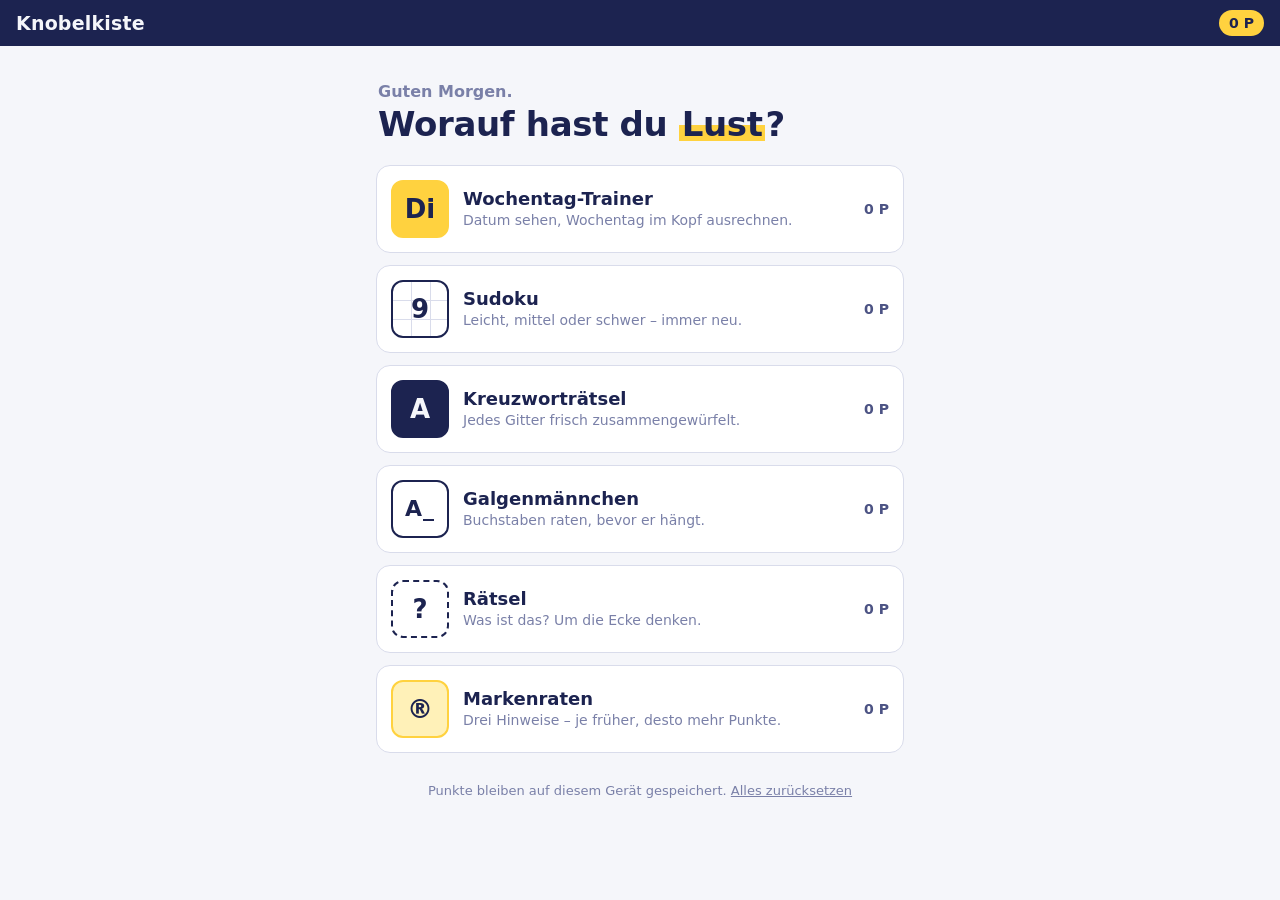
==== index.html @ aea6e69d "Knobelkiste: sechs Rätselspiele als Web-App Co-Authored-By: Claude Opus 5.5 <noreply@anthropic.com> " ====
<!doctype html>
<html lang="de">
<head>
<meta charset="utf-8">
<meta name="viewport" content="width=device-width, initial-scale=1, viewport-fit=cover, user-scalable=no">
<title>Knobelkiste</title>
<meta name="description" content="Wochentag-Trainer, Sudoku, Kreuzworträtsel, Galgenmännchen, Rätsel und Markenraten.">
<meta name="theme-color" content="#1C2350">
<meta name="apple-mobile-web-app-capable" content="yes">
<meta name="mobile-web-app-capable" content="yes">
<meta name="apple-mobile-web-app-status-bar-style" content="black-translucent">
<meta name="apple-mobile-web-app-title" content="Knobelkiste">
<link rel="manifest" href="manifest.webmanifest">
<link rel="icon" type="image/png" sizes="192x192" href="icon-192.png">
<link rel="apple-touch-icon" href="apple-touch-icon.png">
<style>
/* Knobelkiste – Rätselheft-Look: Tinte auf Papier, gelber Textmarker */
:root {
  --paper: #F5F6FA;
  --sheet: #FFFFFF;
  --ink: #1C2350;
  --ink-soft: #4C5384;
  --muted: #7A80A8;
  --line: #D9DCEB;
  --line-strong: #1C2350;
  --marker: #FFD23F;
  --marker-soft: #FFF1B8;
  --peer: #EEF0FA;
  --ok: #17885B;
  --ok-soft: #DDF3E8;
  --bad: #C93A3A;
  --bad-soft: #FBE3E3;
  --radius: 14px;
  --font: system-ui, -apple-system, "Segoe UI", Roboto, "Helvetica Neue", sans-serif;
  --font-round: ui-rounded, "SF Pro Rounded", "Nunito", system-ui, -apple-system, sans-serif;
  color-scheme: light;
}
@media (prefers-color-scheme: dark) {
  :root:not([data-theme="light"]) {
    --paper: #12152B; --sheet: #1A1E3B; --ink: #E9EBF8; --ink-soft: #B7BCE0; --muted: #8389B4;
    --line: #2C3160; --line-strong: #9FA6DA; --marker: #FFD23F; --marker-soft: #4A4220;
    --peer: #222754; --ok: #4CC891; --ok-soft: #173A2E; --bad: #FF7B7B; --bad-soft: #43202A;
    color-scheme: dark;
  }
}

[hidden] { display: none !important; }
* { box-sizing: border-box; -webkit-tap-highlight-color: transparent; }
html { -webkit-text-size-adjust: 100%; }
body {
  margin: 0; min-height: 100vh; background: var(--paper); color: var(--ink);
  font-family: var(--font); font-size: 16px; line-height: 1.5;
  padding-bottom: env(safe-area-inset-bottom);
  overscroll-behavior-y: none;
}
button { font: inherit; color: inherit; cursor: pointer; }
button:focus-visible, input:focus-visible, summary:focus-visible { outline: 3px solid var(--marker); outline-offset: 2px; }
mark { background: linear-gradient(transparent 52%, var(--marker) 52%, var(--marker) 92%, transparent 92%); color: inherit; padding: 0 .08em; }

/* ---- Kopfzeile ---- */
.topbar {
  position: sticky; top: 0; z-index: 10;
  display: flex; align-items: center; gap: 8px;
  padding: calc(env(safe-area-inset-top) + 10px) 16px 10px;
  background: var(--ink); color: var(--paper);
}
@media (prefers-color-scheme: dark) { :root:not([data-theme="light"]) .topbar { background: #0C0E20; color: var(--ink); } }
.topbar h1 { flex: 1; margin: 0; font: 700 19px/1.2 var(--font-round); letter-spacing: .01em; white-space: nowrap; overflow: hidden; text-overflow: ellipsis; }
.back { border: 0; background: none; padding: 6px; margin-left: -8px; border-radius: 10px; display: grid; place-items: center; }
.back:active { background: rgba(255,255,255,.12); }
.score { font: 700 14px/1 var(--font-round); background: var(--marker); color: #1C2350; padding: 6px 10px; border-radius: 999px; font-variant-numeric: tabular-nums; }

.view { max-width: 560px; margin: 0 auto; padding: 16px 16px 40px; }

/* ---- Allgemeine Bedienelemente ---- */
.btn { border: 0; border-radius: 12px; padding: 13px 18px; font-weight: 650; font-size: 16px; }
.btn.primary { background: var(--ink); color: var(--paper); }
.btn.primary:active { transform: translateY(1px); }
.btn.ghost { background: transparent; border: 1.5px solid var(--line); color: var(--ink-soft); }
.btn.wide { width: 100%; display: block; margin-top: 12px; }
.tool {
  border: 1.5px solid var(--line); background: var(--sheet); border-radius: 10px;
  padding: 9px 4px; font-size: 14px; font-weight: 600; color: var(--ink-soft); min-height: 42px;
}
.tool:active { background: var(--peer); }
.tool.on { background: var(--marker); border-color: var(--marker); color: #1C2350; }
.seg { display: flex; background: var(--sheet); border: 1.5px solid var(--line); border-radius: 12px; padding: 3px; gap: 3px; }
.seg-btn { flex: 1; border: 0; background: transparent; border-radius: 9px; padding: 8px 4px; font-size: 14px; font-weight: 600; color: var(--ink-soft); white-space: nowrap; }
.seg-btn.on { background: var(--ink); color: var(--paper); }
.hint-small { color: var(--muted); font-size: 13px; text-align: center; margin: 12px 0; }
.linkish { border: 0; background: none; padding: 0; text-decoration: underline; color: var(--muted); font-size: inherit; }

.toast {
  position: fixed; left: 50%; bottom: calc(env(safe-area-inset-bottom) + 24px);
  transform: translate(-50%, 20px); opacity: 0; pointer-events: none;
  background: var(--ink); color: var(--paper); padding: 10px 16px; border-radius: 12px;
  font-size: 14px; font-weight: 600; max-width: calc(100% - 32px); text-align: center;
  transition: opacity .2s, transform .2s; z-index: 50;
}
.toast.show { opacity: 1; transform: translate(-50%, 0); }
.toast.bad { background: var(--bad); color: #fff; }
.toast.ok { background: var(--ok); color: #fff; }

/* ---- Startseite ---- */
.hero { padding: 18px 2px 22px; }
.hero-greet { margin: 0 0 2px; color: var(--muted); font-weight: 600; }
.hero-title { margin: 0; font: 800 34px/1.1 var(--font-round); letter-spacing: -.01em; }
.tiles { display: grid; gap: 12px; }
.tile {
  display: grid; grid-template-columns: 58px 1fr auto; align-items: center; gap: 14px;
  text-align: left; padding: 14px; border: 1.5px solid var(--line); border-radius: var(--radius);
  background: var(--sheet);
}
.tile:active { border-color: var(--ink); }
.tile-glyph {
  width: 58px; height: 58px; display: grid; place-items: center;
  font: 800 26px/1 var(--font-round); border-radius: 12px; border: 2px solid var(--ink);
}
.tile-doomsday .tile-glyph { background: var(--marker); color: #1C2350; border-color: var(--marker); }
.tile-sudoku .tile-glyph { background-image: linear-gradient(var(--line) 1px, transparent 1px), linear-gradient(90deg, var(--line) 1px, transparent 1px); background-size: 19px 19px; background-position: -1px -1px; }
.tile-kreuzwort .tile-glyph { background: var(--ink); color: var(--paper); }
.tile-raetsel .tile-glyph { border-style: dashed; }
.tile-body { display: flex; flex-direction: column; min-width: 0; }
.tile-name { font: 700 18px/1.25 var(--font-round); }
.tile-desc { font-size: 14px; color: var(--muted); }
.tile-pts { font-weight: 700; font-size: 14px; color: var(--ink-soft); font-variant-numeric: tabular-nums; }
.foot { margin-top: 28px; text-align: center; color: var(--muted); font-size: 13px; }

/* ---- Wochentag-Trainer ---- */
.dd-controls { display: grid; gap: 8px; }
.dd-stats { display: grid; grid-template-columns: repeat(4, 1fr); gap: 6px; margin: 14px 0; }
.stat { text-align: center; }
.stat b { display: block; font: 800 20px/1.1 var(--font-round); font-variant-numeric: tabular-nums; }
.stat span { font-size: 11.5px; color: var(--muted); }
.dd-card { background: var(--sheet); border: 2px solid var(--ink); border-radius: 18px; padding: 18px 16px 12px; text-align: center; }
.dd-ask { margin: 0; color: var(--muted); font-size: 14px; }
.dd-date { margin: 6px 0 0; font: 800 34px/1.15 var(--font-round); letter-spacing: -.01em; }
.dd-date .dd-yr { background: linear-gradient(transparent 55%, var(--marker) 55%, var(--marker) 92%, transparent 92%); }
.dd-year { font-size: 56px; }
.dd-clock { margin: 6px 0 0; color: var(--muted); font-variant-numeric: tabular-nums; font-size: 14px; }
.dd-answers { display: grid; grid-template-columns: repeat(4, 1fr); gap: 8px; margin-top: 14px; }
.dd-answers .dd-ans:nth-child(7) { grid-column: span 2; }
.dd-ans {
  border: 1.5px solid var(--line); background: var(--sheet); border-radius: 12px; padding: 10px 2px;
  display: flex; flex-direction: column; align-items: center; min-height: 62px; justify-content: center;
}
.dd-ans:active { border-color: var(--ink); }
.dd-ans-short { font: 800 20px/1.1 var(--font-round); }
.dd-ans-long { font-size: 11px; color: var(--muted); }
.dd-ans.right { background: var(--ok); border-color: var(--ok); color: #fff; }
.dd-ans.right .dd-ans-long, .dd-ans.wrong .dd-ans-long { color: rgba(255,255,255,.85); }
.dd-ans.wrong { background: var(--bad); border-color: var(--bad); color: #fff; }
.dd-ans:disabled { cursor: default; }
.dd-after { margin-top: 6px; }
.verdict { margin: 12px 0 0; font-weight: 700; text-align: center; font-size: 17px; }
.verdict.ok { color: var(--ok); }
.verdict.bad { color: var(--bad); }
.explain { margin-top: 12px; background: var(--sheet); border: 1.5px solid var(--line); border-radius: 12px; padding: 10px 14px; }
.explain summary { font-weight: 700; cursor: pointer; }
.steps { list-style: none; margin: 10px 0 2px; padding: 0; display: grid; gap: 8px; counter-reset: s; }
.steps li { display: grid; grid-template-columns: 1fr; padding-left: 30px; position: relative; counter-increment: s; }
.steps li::before {
  content: counter(s); position: absolute; left: 0; top: 1px; width: 21px; height: 21px; border-radius: 50%;
  border: 1.5px solid var(--ink-soft); display: grid; place-items: center; font-size: 12px; font-weight: 700;
}
.steps li.final::before { background: var(--marker); border-color: var(--marker); color: #1C2350; }
.step-k { font-size: 13px; color: var(--muted); }
.step-v { font-weight: 600; font-variant-numeric: tabular-nums; }
.steps li.final .step-v { font-weight: 800; }

.learn { background: var(--sheet); border-radius: 16px; border: 1.5px solid var(--line); padding: 4px 18px 18px; }
.learn h3 { font: 700 18px/1.3 var(--font-round); margin: 22px 0 6px; }
.learn p { margin: 6px 0; }
.learn .lead { font-size: 17px; margin-top: 16px; }
.learn .tip { background: var(--marker-soft); padding: 10px 12px; border-radius: 10px; }
.learn ol.plain { margin: 6px 0; padding-left: 22px; }
.tbl { width: 100%; border-collapse: collapse; font-size: 15px; }
.tbl th, .tbl td { text-align: left; padding: 7px 4px; border-bottom: 1px solid var(--line); vertical-align: top; }
.tbl th { font-weight: 600; width: 50%; }

/* ---- Sudoku ---- */
.su-head { display: flex; justify-content: space-between; margin: 12px 2px 8px; font-weight: 650; color: var(--ink-soft); font-variant-numeric: tabular-nums; }
.su-board {
  display: grid; grid-template-columns: repeat(9, 1fr); aspect-ratio: 1;
  border: 2.5px solid var(--line-strong); border-radius: 8px; overflow: hidden; background: var(--sheet);
  transition: opacity .2s;
}
.su-board.loading { opacity: .3; }
.su-cell {
  border: 0; border-right: 1px solid var(--line); border-bottom: 1px solid var(--line); border-color: var(--line);
  background: var(--sheet); padding: 0; display: grid; place-items: center;
  font: 600 clamp(18px, 6vw, 28px)/1 var(--font-round); color: #3346C8; aspect-ratio: 1;
}
@media (prefers-color-scheme: dark) { :root:not([data-theme="light"]) .su-cell { color: #9FB0FF; } }
.su-cell.br { border-right: 2px solid var(--line-strong); }
.su-cell.bb { border-bottom: 2px solid var(--line-strong); }
.su-cell:nth-child(9n) { border-right: 0; }
.su-cell:nth-child(n+73) { border-bottom: 0; }
.su-cell.given { color: var(--ink); font-weight: 800; }
.su-cell.peer { background: var(--peer); }
.su-cell.same { background: var(--marker-soft); }
.su-cell.sel { background: var(--marker); color: #1C2350; }
.su-cell.bad { color: var(--bad); background: var(--bad-soft); }
.su-cell.sel.bad { background: var(--marker); color: var(--bad); }
.notes { display: grid; grid-template-columns: repeat(3, 1fr); width: 100%; height: 100%; padding: 1px; }
.notes span { font: 600 clamp(8px, 2.4vw, 11px)/1 var(--font); color: var(--muted); display: grid; place-items: center; }
.su-pad { display: grid; grid-template-columns: repeat(9, 1fr); gap: 5px; margin-top: 14px; }
.su-num {
  border: 1.5px solid var(--line); background: var(--sheet); border-radius: 10px; padding: 8px 0 4px;
  font: 700 22px/1 var(--font-round); display: flex; flex-direction: column; align-items: center; gap: 3px;
}
.su-num small { font-size: 10px; color: var(--muted); font-weight: 600; }
.su-num.used { opacity: .35; }
.su-num:active { background: var(--marker); }
.su-tools { display: grid; grid-template-columns: repeat(5, 1fr); gap: 6px; margin-top: 10px; }
.su-tools .tool { font-size: 12.5px; padding: 9px 2px; }
.su-win, .cw-win { text-align: center; background: var(--marker); color: #1C2350; border-radius: 16px; padding: 14px; margin-top: 12px; }
.su-win h3, .cw-win h3 { margin: 0; font: 800 22px/1.2 var(--font-round); }
.su-win p, .cw-win p { margin: 4px 0 10px; font-weight: 600; }
.su-win .btn.primary, .cw-win .btn.primary { background: #1C2350; color: #fff; }

/* ---- Kreuzworträtsel ---- */
.cw-top { display: grid; grid-template-columns: 1.4fr 1fr 1fr 1fr; gap: 6px; }
.cw-wrap { display: flex; justify-content: center; margin: 16px 0 6px; }
.cw-grid { display: grid; gap: 0; --cw: 30px; }
.cw-cell {
  width: var(--cw); height: var(--cw); position: relative; background: var(--sheet);
  border: 1px solid var(--line-strong); margin: 0 -1px -1px 0; display: grid; place-items: center; cursor: pointer;
}
.cw-cell.void { background: transparent; border-color: transparent; cursor: default; }
.cw-cell i { position: absolute; top: 1px; left: 2px; font: 600 calc(var(--cw) * .27)/1 var(--font); font-style: normal; color: var(--ink-soft); }
.cw-cell b { font: 700 calc(var(--cw) * .55)/1 var(--font-round); text-transform: uppercase; }
.cw-cell.word { background: var(--marker-soft); }
.cw-cell.sel { background: var(--marker); color: #1C2350; box-shadow: inset 0 0 0 2.5px #1C2350; z-index: 1; }
.cw-cell.sel i { color: #1C2350; }
.cw-cell.bad b { color: var(--bad); }
.cw-cell.solved { background: var(--ok-soft); }
.kb {
  position: sticky; bottom: 0; background: var(--paper); padding: 8px 0 calc(env(safe-area-inset-bottom) + 6px);
  margin: 8px -16px 0; padding-left: 6px; padding-right: 6px; border-top: 1px solid var(--line); z-index: 5;
}
.cw-current { margin: 0 6px 8px; font-weight: 650; font-size: 14.5px; min-height: 2.6em; line-height: 1.3; }
.kb-row { display: flex; justify-content: center; gap: 5px; margin-bottom: 6px; }
.kb-key {
  flex: 1; max-width: 44px; height: 46px; border: 0; border-radius: 8px; background: var(--sheet);
  box-shadow: 0 1px 0 var(--line); font: 650 18px/1 var(--font-round); padding: 0;
}
.kb-key:active { background: var(--marker); color: #1C2350; }
.kb-key.kb-wide { max-width: 66px; flex: 1.5; background: var(--peer); }
.cw-clues { display: grid; gap: 4px; }
.cw-clues h3 { font: 700 17px/1.3 var(--font-round); margin: 14px 0 6px; }
.cw-list { list-style: none; margin: 0; padding: 0; }
.cw-list li { padding: 8px 10px; border-radius: 9px; cursor: pointer; font-size: 15px; }
.cw-list li b { font-variant-numeric: tabular-nums; }
.cw-list li.on { background: var(--marker-soft); }
.cw-list li.full { color: var(--muted); }

/* ---- Rätsel ---- */
.rt-card { background: var(--sheet); border: 2px solid var(--ink); border-radius: 18px; padding: 16px; }
.rt-meta { margin: 0 0 8px; color: var(--muted); font-size: 13px; }
.rt-q { margin: 0 0 16px; font: 600 21px/1.4 var(--font-round); }
.rt-q::before { content: "„"; }
.rt-q::after { content: "“"; }
.rt-form { display: flex; gap: 8px; }
.rt-input {
  flex: 1; min-width: 0; border: 1.5px solid var(--line); border-radius: 12px; padding: 12px; font: inherit; font-size: 17px;
  background: var(--paper); color: var(--ink);
}
.rt-input:focus { border-color: var(--ink); outline: none; }
.rt-hint { background: var(--marker-soft); border-radius: 10px; padding: 8px 12px; font-size: 14px; margin: 0 0 12px; }
.rt-hint:empty { display: none; }
.rt-feedback { margin: 10px 0 0; font-weight: 650; min-height: 1.5em; }
.rt-feedback.bad { color: var(--bad); }
.rt-feedback.ok { color: var(--ok); }
.rt-feedback.neutral { color: var(--muted); }
.rt-answer { margin: 2px 0 0; font: 800 30px/1.2 var(--font-round); }
.rt-answer { display: inline-block; background: linear-gradient(transparent 55%, var(--marker) 55%, var(--marker) 92%, transparent 92%); }
.rt-note { color: var(--ink-soft); font-size: 14px; margin: 6px 0 0; }
.rt-tools { display: grid; grid-template-columns: repeat(3, 1fr); gap: 6px; margin-top: 12px; }

@media (prefers-reduced-motion: reduce) { * { transition: none !important; } }
@media (min-width: 600px) {
  .cw-clues { grid-template-columns: 1fr 1fr; gap: 16px; }
  .kb { margin-left: 0; margin-right: 0; border-radius: 14px 14px 0 0; }
}

/* ---- Startseite: neue Kacheln ---- */
.tile-galgen .tile-glyph { font-size: 22px; letter-spacing: .04em; }
.tile-marken .tile-glyph { background: var(--marker-soft); border-color: var(--marker); }

/* ---- Galgenmännchen ---- */
.hg-score { margin: 0 2px 8px; color: var(--muted); font-size: 13px; text-align: center; }
.hg-stage { background: var(--sheet); border: 2px solid var(--ink); border-radius: 18px; padding: 12px 12px 6px; text-align: center; }
.hg-draw { display: flex; justify-content: center; }
.hg-svg { width: 150px; height: 170px; stroke: var(--ink); stroke-width: 5; stroke-linecap: round; fill: none; }
.hg-svg > * { animation: hg-in .25s ease-out; }
@keyframes hg-in { from { opacity: 0; } to { opacity: 1; } }
.hg-lives { margin: 2px 0 4px; color: var(--muted); font-size: 13px; min-height: 1.4em; font-variant-numeric: tabular-nums; }
.hg-word { display: flex; flex-wrap: wrap; justify-content: center; gap: 6px; margin: 18px 0 6px; }
.hg-letter {
  width: 30px; height: 40px; border-bottom: 3px solid var(--ink); display: grid; place-items: end center;
  font: 800 26px/1.2 var(--font-round);
}
.hg-letter.shown { color: var(--ink); }
.hg-letter.missed { color: var(--bad); }
.hg-hint { text-align: center; font-size: 14px; color: var(--ink-soft); min-height: 1.5em; margin: 6px 0; }
.hg-kb { margin-top: 10px; }
.kb-key.hit { background: var(--ok); color: #fff; }
.kb-key.miss { background: transparent; color: var(--muted); box-shadow: none; text-decoration: line-through; }
.kb-key:disabled { cursor: default; }
.kb-key:disabled:not(.hit):not(.miss) { opacity: .45; }
.hg-tools { display: grid; grid-template-columns: 1.6fr 1fr; gap: 6px; margin-top: 10px; }
.hg-result { text-align: center; border-radius: 16px; padding: 14px; margin-top: 10px; }
.hg-result.won { background: var(--marker); color: #1C2350; }
.hg-result.lost { background: var(--bad-soft); color: var(--ink); }
.hg-result h3 { margin: 0; font: 800 22px/1.2 var(--font-round); }
.hg-result p { margin: 4px 0 10px; font-weight: 600; }
.hg-result.won .btn.primary { background: #1C2350; color: #fff; }

/* ---- Markenraten ---- */
.mk-ask { margin: 0 0 12px; font: 700 21px/1.3 var(--font-round); }
.mk-hints { list-style: none; margin: 0 0 14px; padding: 0; display: grid; gap: 8px; }
.mk-hints li { display: grid; grid-template-columns: 40px 1fr; gap: 10px; align-items: start; padding: 10px 12px; border-radius: 12px; border: 1.5px solid var(--line); }
.mk-hints li.open { background: var(--paper); }
.mk-hints li.locked { border-style: dashed; color: var(--muted); }
.mk-pts { font: 800 14px/1.6 var(--font-round); color: var(--ink-soft); font-variant-numeric: tabular-nums; }
.mk-hints li.open .mk-pts { color: #1C2350; background: var(--marker); border-radius: 6px; text-align: center; }
.mk-txt { font-size: 15.5px; line-height: 1.45; }
.mk-tools { grid-template-columns: 1.4fr 1fr; }

</style>
</head>
<body>
<header class="topbar">
  <button class="back" id="backBtn" aria-label="Zurück" hidden>
    <svg viewBox="0 0 24 24" width="24" height="24" aria-hidden="true"><path d="M15 5l-7 7 7 7" fill="none" stroke="currentColor" stroke-width="2.4" stroke-linecap="round" stroke-linejoin="round"/></svg>
  </button>
  <h1 id="title">Knobelkiste</h1>
  <div class="score" id="totalScore" title="Gesamtpunkte"></div>
</header>
<main id="view"></main>
<div class="toast" id="toast" role="status" aria-live="polite"></div>

<script>/* js/core.js */
/* Knobelkiste – Grundfunktionen: Speicher, Punkte, Hilfsfunktionen */
(function () {
  'use strict';
  var KK = (window.KK = window.KK || {});
  KK.modes = {};

  // ---- Speicher (localStorage, abgesichert) ----
  var PREFIX = 'knobelkiste.';
  KK.store = {
    get: function (key, fallback) {
      try {
        var raw = window.localStorage.getItem(PREFIX + key);
        return raw === null ? fallback : JSON.parse(raw);
      } catch (e) { return fallback; }
    },
    set: function (key, value) {
      try { window.localStorage.setItem(PREFIX + key, JSON.stringify(value)); } catch (e) { /* egal */ }
    },
    remove: function (key) {
      try { window.localStorage.removeItem(PREFIX + key); } catch (e) { /* egal */ }
    }
  };

  // ---- Punkte pro Modus ----
  KK.points = {
    all: function () { return KK.store.get('points', { doomsday: 0, sudoku: 0, kreuzwort: 0, raetsel: 0 }); },
    add: function (mode, n) {
      var p = KK.points.all();
      p[mode] = (p[mode] || 0) + n;
      KK.store.set('points', p);
      KK.renderTotal();
      return p[mode];
    },
    get: function (mode) { return KK.points.all()[mode] || 0; },
    total: function () {
      var p = KK.points.all(), s = 0;
      for (var k in p) if (Object.prototype.hasOwnProperty.call(p, k)) s += p[k];
      return s;
    }
  };

  KK.renderTotal = function () {
    var el = document.getElementById('totalScore');
    if (el) el.textContent = KK.points.total() + ' P';
  };

  // ---- DOM-Helfer ----
  KK.h = function (tag, attrs, children) {
    var el = document.createElement(tag);
    if (attrs) {
      for (var k in attrs) {
        if (!Object.prototype.hasOwnProperty.call(attrs, k)) continue;
        var v = attrs[k];
        if (v === null || v === undefined || v === false) continue;
        if (k === 'class') el.className = v;
        else if (k === 'text') el.textContent = v;
        else if (k === 'html') el.innerHTML = v;
        else if (k.slice(0, 2) === 'on') el.addEventListener(k.slice(2), v);
        else el.setAttribute(k, v === true ? '' : v);
      }
    }
    if (children !== undefined) {
      if (!Array.isArray(children)) children = [children];
      children.forEach(function (c) {
        if (c === null || c === undefined || c === false) return;
        el.appendChild(typeof c === 'string' || typeof c === 'number' ? document.createTextNode(String(c)) : c);
      });
    }
    return el;
  };

  var toastTimer = null;
  KK.toast = function (msg, kind) {
    var t = document.getElementById('toast');
    if (!t) return;
    t.textContent = msg;
    t.className = 'toast show' + (kind ? ' ' + kind : '');
    clearTimeout(toastTimer);
    toastTimer = setTimeout(function () { t.className = 'toast'; }, 2200);
  };

  KK.vibrate = function (ms) {
    try { if (navigator.vibrate) navigator.vibrate(ms); } catch (e) { /* egal */ }
  };

  // ---- Zufall ----
  KK.randInt = function (min, max) { return min + Math.floor(Math.random() * (max - min + 1)); };
  KK.shuffle = function (arr) {
    for (var i = arr.length - 1; i > 0; i--) {
      var j = Math.floor(Math.random() * (i + 1));
      var t = arr[i]; arr[i] = arr[j]; arr[j] = t;
    }
    return arr;
  };

  KK.formatTime = function (sec) {
    sec = Math.max(0, Math.floor(sec));
    var m = Math.floor(sec / 60), s = sec % 60;
    return m + ':' + (s < 10 ? '0' : '') + s;
  };

  // Text vergleichbar machen (für Rätsel-Antworten)
  KK.normalize = function (s) {
    return String(s).toLowerCase()
      .replace(/ä/g, 'ae').replace(/ö/g, 'oe').replace(/ü/g, 'ue').replace(/ß/g, 'ss')
      .replace(/[^a-z0-9]/g, '');
  };
})();

</script>
<script>/* data/words.js */
/* Wörter und Hinweise für das Kreuzworträtsel.
   Schreibweise wie im Rätselheft: Ä = AE, Ö = OE, Ü = UE, ß = SS. */
window.KK = window.KK || {};
window.KK.WORDS = [
  ['ADLER', 'Greifvogel im Bundeswappen'],
  ['ANKER', 'Hält das Schiff an Ort und Stelle'],
  ['APFEL', 'Obst, das Newton auf den Kopf gefallen sein soll'],
  ['ARZT', 'Mediziner'],
  ['ASCHE', 'Bleibt nach dem Feuer übrig'],
  ['AST', 'Teil eines Baumes'],
  ['ATLAS', 'Buch voller Landkarten'],
  ['AUTO', 'Fahrzeug mit vier Rädern'],
  ['BACH', 'Kleiner Fluss'],
  ['BAECKER', 'Backt Brötchen'],
  ['BAHN', 'Fährt auf Schienen'],
  ['BALKON', 'Vorbau am Haus mit Geländer'],
  ['BANANE', 'Gelbe, krumme Frucht'],
  ['BANK', 'Geldinstitut oder Sitzgelegenheit'],
  ['BAUM', 'Hat Stamm, Äste und Blätter'],
  ['BERG', 'Hohe Erhebung im Gelände'],
  ['BESEN', 'Kehrgerät, auch für Hexen'],
  ['BIENE', 'Liefert Honig'],
  ['BIER', 'Gebrautes Getränk aus Hopfen und Malz'],
  ['BIRNE', 'Obst oder Glühlampe'],
  ['BLITZ', 'Kommt vor dem Donner'],
  ['BLUME', 'Steht in der Vase'],
  ['BOOT', 'Kleines Wasserfahrzeug'],
  ['BRIEF', 'Kommt per Post im Umschlag'],
  ['BRILLE', 'Sehhilfe auf der Nase'],
  ['BROT', 'Grundnahrungsmittel vom Bäcker'],
  ['BRUECKE', 'Führt über einen Fluss'],
  ['BUCH', 'Hat Seiten und einen Einband'],
  ['BURG', 'Mittelalterliche Festung'],
  ['BUTTER', 'Streichfett aus Sahne'],
  ['CHOR', 'Gruppe von Sängern'],
  ['DACH', 'Oberer Abschluss eines Hauses'],
  ['DAMPF', 'Gasförmiges Wasser'],
  ['DELFIN', 'Kluges Meeressäugetier'],
  ['DORF', 'Kleine Ortschaft'],
  ['DRACHE', 'Fabelwesen oder Fluggerät aus Stoff'],
  ['DUSCHE', 'Hier wäscht man sich im Stehen'],
  ['EICHE', 'Laubbaum, aus dessen Holz man Fässer baut'],
  ['EIMER', 'Gefäß mit Henkel'],
  ['EIS', 'Gefrorenes Wasser'],
  ['ELCH', 'Großer Hirsch Skandinaviens'],
  ['ENGEL', 'Himmlisches Wesen mit Flügeln'],
  ['ENTE', 'Wasservogel, der quakt'],
  ['ERBSE', 'Grünes Hülsenfrüchtchen'],
  ['ERDE', 'Unser Planet'],
  ['ESEL', 'Graues Lasttier'],
  ['EULE', 'Nachtaktiver Vogel'],
  ['FADEN', 'Wird durchs Nadelöhr gefädelt'],
  ['FAHNE', 'Weht am Mast'],
  ['FALKE', 'Schneller Greifvogel'],
  ['FARBE', 'Rot oder Blau zum Beispiel'],
  ['FEDER', 'Bedeckt den Vogel'],
  ['FENSTER', 'Glasöffnung in der Wand'],
  ['FERIEN', 'Schulfreie Zeit'],
  ['FEUER', 'Brennt und wärmt'],
  ['FISCH', 'Atmet mit Kiemen'],
  ['FLASCHE', 'Behälter mit engem Hals'],
  ['FLOH', 'Springendes Insekt im Fell'],
  ['FLUSS', 'Großes fließendes Gewässer'],
  ['FORELLE', 'Speisefisch aus dem Bach'],
  ['FROSCH', 'Quakt am Teich'],
  ['FUCHS', 'Schlaues rotes Raubtier'],
  ['GABEL', 'Besteckteil mit Zinken'],
  ['GANS', 'Wird traditionell zu Martini gegessen'],
  ['GARTEN', 'Grünfläche am Haus'],
  ['GEIGE', 'Streichinstrument'],
  ['GELD', 'Zahlungsmittel'],
  ['GIPFEL', 'Höchster Punkt eines Berges'],
  ['GITARRE', 'Saiteninstrument mit sechs Saiten'],
  ['GLAS', 'Durchsichtiges Material'],
  ['GLOCKE', 'Läutet im Kirchturm'],
  ['GOLD', 'Edelmetall, chemisches Zeichen Au'],
  ['GRAS', 'Wächst auf der Wiese'],
  ['HAFEN', 'Hier legen Schiffe an'],
  ['HAGEL', 'Niederschlag aus Eiskörnern'],
  ['HAHN', 'Kräht am Morgen'],
  ['HAMMER', 'Werkzeug für Nägel'],
  ['HASE', 'Hat lange Ohren'],
  ['HAUS', 'Gebäude zum Wohnen'],
  ['HEFT', 'Dünnes Buch für die Schule'],
  ['HERBST', 'Jahreszeit mit fallenden Blättern'],
  ['HERZ', 'Pumpt das Blut'],
  ['HIMMEL', 'Ist bei schönem Wetter blau'],
  ['HONIG', 'Süßes von der Biene'],
  ['HOSE', 'Kleidungsstück für die Beine'],
  ['HOTEL', 'Unterkunft auf Reisen'],
  ['HUND', 'Bester Freund des Menschen'],
  ['HUT', 'Kopfbedeckung mit Krempe'],
  ['IGEL', 'Stacheliges Tier'],
  ['INSEL', 'Land, rundum von Wasser umgeben'],
  ['JACKE', 'Wird über dem Pullover getragen'],
  ['JAGD', 'Pirsch auf Wild'],
  ['KAFFEE', 'Wachmacher am Morgen'],
  ['KAKAO', 'Schokoladengetränk'],
  ['KAMEL', 'Wüstentier mit Höckern'],
  ['KAMM', 'Hilft beim Frisieren'],
  ['KANAL', 'Künstliche Wasserstraße'],
  ['KANNE', 'Gefäß für Tee oder Kaffee'],
  ['KARTE', 'Wird beim Skat ausgeteilt'],
  ['KATZE', 'Schnurrendes Haustier'],
  ['KERZE', 'Wachslicht mit Docht'],
  ['KETTE', 'Schmuck um den Hals'],
  ['KINO', 'Hier laufen Filme'],
  ['KIRCHE', 'Gotteshaus'],
  ['KIRSCHE', 'Rote Steinfrucht'],
  ['KISSEN', 'Liegt im Bett unter dem Kopf'],
  ['KLEE', 'Glücksbringer mit vier Blättern'],
  ['KNOCHEN', 'Teil des Skeletts'],
  ['KOCH', 'Arbeitet in der Küche'],
  ['KOFFER', 'Gepäckstück mit Griff'],
  ['KOHL', 'Gemüse, auch als Sauerkraut'],
  ['KRONE', 'Trägt der König'],
  ['KUCHEN', 'Gebäck zum Kaffee'],
  ['KUH', 'Gibt Milch'],
  ['LAMPE', 'Spendet Licht'],
  ['LEITER', 'Hat Sprossen zum Hochsteigen'],
  ['LEOPARD', 'Gefleckte Raubkatze'],
  ['LIED', 'Wird gesungen'],
  ['LOEWE', 'König der Tiere'],
  ['LUFT', 'Das atmen wir'],
  ['MAUS', 'Kleiner Nager oder Computerzubehör'],
  ['MEER', 'Großes Salzwasser'],
  ['MESSER', 'Schneidet'],
  ['MILCH', 'Weißes Getränk von der Kuh'],
  ['MOND', 'Leuchtet nachts am Himmel'],
  ['MOTOR', 'Treibt das Auto an'],
  ['MUEHLE', 'Mahlt Getreide'],
  ['MUSCHEL', 'Findet man am Strand'],
  ['NACHT', 'Gegenteil von Tag'],
  ['NADEL', 'Zum Nähen'],
  ['NAGEL', 'Wird in die Wand geschlagen'],
  ['NASE', 'Riechorgan'],
  ['NEBEL', 'Trübe Luft am Morgen'],
  ['NEST', 'Brutstätte der Vögel'],
  ['NUDEL', 'Teigware, zum Beispiel Spaghetti'],
  ['OFEN', 'Hier wird gebacken'],
  ['OHR', 'Hörorgan'],
  ['OLIVE', 'Frucht, aus der Öl gepresst wird'],
  ['ONKEL', 'Bruder der Mutter oder des Vaters'],
  ['OPER', 'Musiktheater'],
  ['ORANGE', 'Zitrusfrucht'],
  ['OSTERN', 'Fest mit bunten Eiern'],
  ['PALME', 'Baum am Südseestrand'],
  ['PAPIER', 'Darauf schreibt man'],
  ['PARK', 'Öffentliche Grünanlage'],
  ['PFERD', 'Reittier'],
  ['PILOT', 'Fliegt das Flugzeug'],
  ['PILZ', 'Wächst im Wald, mancher ist giftig'],
  ['PINSEL', 'Werkzeug des Malers'],
  ['PIRAT', 'Seeräuber'],
  ['PIZZA', 'Italienisches Fladengericht'],
  ['PUPPE', 'Spielzeug in Menschengestalt'],
  ['QUELLE', 'Ursprung eines Baches'],
  ['RABE', 'Schwarzer Vogel'],
  ['RAD', 'Rundes Teil am Fahrzeug'],
  ['RADIO', 'Empfängt Sender'],
  ['RATTE', 'Großer Nager'],
  ['REGEN', 'Fällt aus den Wolken'],
  ['REH', 'Scheues Waldtier'],
  ['REIS', 'Getreide aus Asien'],
  ['RING', 'Schmuck am Finger'],
  ['RITTER', 'Kämpfer in Rüstung'],
  ['ROSE', 'Blume mit Dornen'],
  ['SALZ', 'Würzt die Suppe'],
  ['SAND', 'Liegt am Strand'],
  ['SCHAF', 'Liefert Wolle'],
  ['SCHERE', 'Schneidet Papier'],
  ['SCHIFF', 'Großes Wasserfahrzeug'],
  ['SCHNEE', 'Weißer Winterniederschlag'],
  ['SCHULE', 'Ort des Lernens'],
  ['SEIFE', 'Zum Händewaschen'],
  ['SEIL', 'Starkes Tau'],
  ['SOFA', 'Polstermöbel'],
  ['SOMMER', 'Wärmste Jahreszeit'],
  ['SONNE', 'Stern im Zentrum unseres Systems'],
  ['SPIEGEL', 'Zeigt dein Abbild'],
  ['STADT', 'Größer als ein Dorf'],
  ['STERN', 'Funkelt am Nachthimmel'],
  ['STORCH', 'Bringt angeblich die Babys'],
  ['STRAND', 'Sandiges Ufer'],
  ['STUHL', 'Sitzmöbel mit Lehne'],
  ['SUPPE', 'Wird mit dem Löffel gegessen'],
  ['TAFEL', 'Darauf schreibt der Lehrer'],
  ['TANNE', 'Nadelbaum zu Weihnachten'],
  ['TASSE', 'Trinkgefäß mit Henkel'],
  ['TEE', 'Heißgetränk aus Blättern'],
  ['TELLER', 'Darauf liegt das Essen'],
  ['TIGER', 'Gestreifte Raubkatze'],
  ['TISCH', 'Möbel mit vier Beinen'],
  ['TOMATE', 'Rotes Gemüse'],
  ['TOR', 'Großer Eingang oder Treffer beim Fußball'],
  ['TRAUM', 'Erlebnis im Schlaf'],
  ['TREPPE', 'Führt nach oben'],
  ['TROMMEL', 'Schlaginstrument'],
  ['TULPE', 'Frühlingsblume aus Holland'],
  ['TURM', 'Hohes, schmales Bauwerk'],
  ['UHR', 'Zeigt die Zeit'],
  ['UFER', 'Rand eines Gewässers'],
  ['URLAUB', 'Freie Zeit vom Job'],
  ['VASE', 'Gefäß für Blumen'],
  ['VOGEL', 'Tier mit Federn'],
  ['VULKAN', 'Feuerspeiender Berg'],
  ['WAAGE', 'Misst das Gewicht'],
  ['WAGEN', 'Fahrzeug'],
  ['WALD', 'Viele Bäume beisammen'],
  ['WAL', 'Größtes Tier der Meere'],
  ['WASSER', 'H2O'],
  ['WECKER', 'Klingelt morgens'],
  ['WEIN', 'Getränk aus Trauben'],
  ['WELLE', 'Bewegung im Meer'],
  ['WIESE', 'Grünland mit Blumen'],
  ['WINTER', 'Kälteste Jahreszeit'],
  ['WOLF', 'Heult den Mond an'],
  ['WOLKE', 'Schwebt am Himmel'],
  ['WOLLE', 'Garn vom Schaf'],
  ['WURST', 'Fleischware in der Pelle'],
  ['WUERFEL', 'Hat sechs Seiten mit Augen'],
  ['WUESTE', 'Trockene Sandlandschaft'],
  ['ZAHN', 'Zum Beißen'],
  ['ZEBRA', 'Gestreiftes Pferd Afrikas'],
  ['ZELT', 'Unterkunft beim Camping'],
  ['ZIEGE', 'Meckerndes Haustier'],
  ['ZIMMER', 'Raum in der Wohnung'],
  ['ZITRONE', 'Saure gelbe Frucht'],
  ['ZUCKER', 'Macht den Kaffee süß'],
  ['ZUG', 'Fährt auf Gleisen'],
  ['ZWERG', 'Kleiner Kerl im Märchen'],
  ['ZWIEBEL', 'Bringt beim Schneiden zum Weinen'],
  ['ALPEN', 'Höchstes Gebirge Europas'],
  ['BERLIN', 'Hauptstadt Deutschlands'],
  ['ELBE', 'Fluss durch Dresden und Hamburg'],
  ['RHEIN', 'Fluss an der Loreley'],
  ['DONAU', 'Fluss durch Wien'],
  ['ROM', 'Hauptstadt Italiens'],
  ['PARIS', 'Stadt des Eiffelturms'],
  ['WIEN', 'Hauptstadt Österreichs'],
  ['MADRID', 'Hauptstadt Spaniens'],
  ['OSLO', 'Hauptstadt Norwegens'],
  ['NIL', 'Längster Fluss Afrikas'],
  ['MARS', 'Der rote Planet'],
  ['VENUS', 'Planet, benannt nach der Liebesgöttin'],
  ['SATURN', 'Planet mit auffälligen Ringen'],
  ['SCHACH', 'Brettspiel mit König und Dame'],
  ['DOMINO', 'Spielsteine mit Augen, die man umkippen lässt'],
  ['KALENDER', 'Zeigt die Tage des Jahres'],
  ['MONTAG', 'Erster Tag der Arbeitswoche'],
  ['FREITAG', 'Letzter Arbeitstag der Woche'],
  ['SONNTAG', 'Siebter Tag der Woche'],
  ['RAETSEL', 'Zum Knobeln da'],
  ['SUDOKU', 'Zahlenrätsel mit 81 Feldern'],
  ['LOGIK', 'Lehre vom folgerichtigen Denken'],
  ['ZAHL', 'Eins, zwei oder drei'],
  ['NULL', 'Zahl vor der Eins'],
  ['ELF', 'Mannschaftsstärke im Fußball'],
  ['ZWOELF', 'Ein Dutzend'],
  ['OKTOBER', 'Zehnter Monat des Jahres'],
  ['JANUAR', 'Erster Monat des Jahres'],
  ['MAI', 'Wonnemonat'],
  ['APRIL', 'Monat, der macht, was er will'],
  ['ADVENT', 'Vorweihnachtszeit'],
  ['GEBURTSTAG', 'Jährlicher Ehrentag'],
  ['TORTE', 'Feiner Kuchen mit Füllung'],
  ['GESCHENK', 'Wird eingepackt überreicht'],
  ['BALLON', 'Wird aufgeblasen'],
  ['ECHO', 'Ruft zurück, was du rufst'],
  ['SCHATTEN', 'Folgt dir in der Sonne'],
  ['KOMPASS', 'Zeigt nach Norden'],
  ['LEUCHTTURM', 'Weist Schiffen den Weg'],
  ['ANANAS', 'Tropische Frucht mit Schopf'],
  ['MELONE', 'Große, saftige Frucht'],
  ['KARTOFFEL', 'Knolle für Pommes'],
  ['GURKE', 'Grünes Gemüse, auch sauer eingelegt'],
  ['PAPRIKA', 'Schote in Rot, Gelb oder Grün'],
  ['SPINAT', 'Popeyes Lieblingsgemüse'],
  ['KAESE', 'Wird aus Milch gereift'],
  ['ESSIG', 'Saure Würze'],
  ['SENF', 'Gehört auf die Bratwurst'],
  ['PFEFFER', 'Scharfes Gewürz'],
  ['TEIG', 'Wird geknetet'],
  ['MEHL', 'Gemahlenes Getreide'],
  ['HEFE', 'Lässt den Teig aufgehen']
];

</script>
<script>/* data/riddles.js */
/* Rätsel: q = Frage, a = Lösung, alt = weitere akzeptierte Antworten */
window.KK = window.KK || {};
window.KK.RIDDLES = [
  { q: 'Ich fliege hoch, bin oft weiß, manchmal grau und voller Regen. Wind schiebt mich vor sich her. Was bin ich?', a: 'Wolke', alt: ['Wolken', 'Regenwolke'] },
  { q: 'Je mehr du davon wegnimmst, desto größer wird es. Was ist es?', a: 'Loch', alt: ['ein Loch', 'Grube'] },
  { q: 'Ich habe Hände, aber kann nicht klatschen. Ich habe ein Gesicht, aber keine Augen. Was bin ich?', a: 'Uhr', alt: ['Wanduhr', 'Armbanduhr', 'Standuhr'] },
  { q: 'Ich laufe ständig, habe aber keine Beine. Ich habe ein Bett, schlafe aber nie. Was bin ich?', a: 'Fluss', alt: ['Bach', 'Strom'] },
  { q: 'Was wird nasser, je mehr es trocknet?', a: 'Handtuch', alt: ['Tuch', 'Badetuch', 'Geschirrtuch'] },
  { q: 'Ich folge dir überall hin, aber im Dunkeln verschwinde ich. Was bin ich?', a: 'Schatten', alt: ['dein Schatten'] },
  { q: 'Man kann mich brechen, ohne mich anzufassen. Was bin ich?', a: 'Versprechen', alt: ['Schweigen', 'Rekord', 'Wort'] },
  { q: 'Ich habe Schlüssel, aber kein Schloss öffne ich. Was bin ich?', a: 'Klavier', alt: ['Tastatur', 'Piano', 'Keyboard'] },
  { q: 'Was hat viele Zähne, beißt aber nie?', a: 'Kamm', alt: ['Säge', 'Reißverschluss', 'Zahnrad'] },
  { q: 'Ich gehöre dir, aber andere benutzen mich viel öfter als du. Was bin ich?', a: 'Name', alt: ['dein Name', 'Vorname'] },
  { q: 'Was geht hoch und runter, bewegt sich aber nicht von der Stelle?', a: 'Treppe', alt: ['Treppenhaus', 'Stufen', 'Temperatur'] },
  { q: 'Ich habe einen Hals, aber keinen Kopf, und trage oft einen Korken als Hut. Was bin ich?', a: 'Flasche', alt: ['Weinflasche'] },
  { q: 'Was ist voller Löcher und hält trotzdem Wasser?', a: 'Schwamm', alt: ['ein Schwamm'] },
  { q: 'Ich werde kürzer, je länger ich lebe, und weine dabei Wachs. Was bin ich?', a: 'Kerze', alt: ['eine Kerze'] },
  { q: 'Was hat ein Auge, kann aber nicht sehen?', a: 'Nadel', alt: ['Nähnadel', 'Sturm', 'Hurrikan', 'Wirbelsturm'] },
  { q: 'Ich bin immer vor dir, aber du kannst mich nie sehen. Was bin ich?', a: 'Zukunft', alt: ['die Zukunft', 'Morgen'] },
  { q: 'Was kann reisen, um die ganze Welt, und bleibt dabei immer in seiner Ecke?', a: 'Briefmarke', alt: ['Marke'] },
  { q: 'Je mehr es davon gibt, desto weniger siehst du. Was ist es?', a: 'Dunkelheit', alt: ['Nebel', 'Finsternis', 'Dunkel'] },
  { q: 'Ich habe Städte, aber keine Häuser, Wälder, aber keine Bäume, und Wasser, aber keine Fische. Was bin ich?', a: 'Landkarte', alt: ['Karte', 'Atlas', 'Stadtplan'] },
  { q: 'Ich spreche ohne Mund und höre ohne Ohren. Ich habe keinen Körper, aber der Wind weckt mich. Ich antworte dir in den Bergen. Was bin ich?', a: 'Echo', alt: ['Widerhall'] },
  { q: 'Was hat vier Beine am Morgen, zwei am Mittag und drei am Abend?', a: 'Mensch', alt: ['der Mensch'] },
  { q: 'Was ist schwarz, wenn du es kaufst, rot, wenn du es benutzt, und grau, wenn du es wegwirfst?', a: 'Kohle', alt: ['Holzkohle', 'Grillkohle'] },
  { q: 'Ich bin leicht wie eine Feder, aber selbst der Stärkste kann mich nicht lange halten. Was bin ich?', a: 'Atem', alt: ['Luft', 'Atemzug', 'Luft anhalten'] },
  { q: 'Was hat Blätter, ist aber kein Baum?', a: 'Buch', alt: ['Heft', 'Zeitung', 'Kalender'] },
  { q: 'Was kann man fangen, aber nicht werfen?', a: 'Erkältung', alt: ['Schnupfen', 'Grippe', 'Virus', 'Krankheit'] },
  { q: 'Was springt höher als ein Haus?', a: 'Alles', alt: ['jedes Tier', 'Floh', 'Mensch'], note: 'Häuser können nicht springen.' },
  { q: 'Was hat einen Bauch, aber keinen Rücken, und klingt, wenn man draufschlägt?', a: 'Trommel', alt: ['Pauke', 'Glocke'] },
  { q: 'Es kommt einmal in jeder Minute, zweimal in jedem Moment, aber nie in tausend Jahren. Was ist es?', a: 'M', alt: ['Buchstabe M', 'der Buchstabe M'] },
  { q: 'Was wird größer, je mehr du teilst?', a: 'Freude', alt: ['Glück', 'Liebe', 'Wissen'] },
  { q: 'Ich habe Flügel, aber bin kein Vogel. Ich drehe mich im Wind und mahle Korn. Was bin ich?', a: 'Windmühle', alt: ['Mühle', 'Windrad'] },
  { q: 'Was zerbricht, sobald du seinen Namen aussprichst?', a: 'Stille', alt: ['Schweigen', 'Ruhe'] },
  { q: 'Ich bin weiß, wenn ich schmutzig bin, und schwarz, wenn ich sauber bin. Was bin ich?', a: 'Tafel', alt: ['Schultafel', 'Kreidetafel'] },
  { q: 'Wer es macht, braucht es nicht. Wer es kauft, will es nicht. Wer es benutzt, merkt es nicht. Was ist es?', a: 'Sarg', alt: ['ein Sarg'] },
  { q: 'Was hat ein Bett, aber schläft nie, und einen Mund, aber spricht nie?', a: 'Fluss', alt: ['Strom'] },
  { q: 'Was liegt im Winter auf der Wiese, ist weiß und taut im Frühling weg?', a: 'Schnee', alt: ['Schneedecke'] },
  { q: 'Welches Tier hat seinen Kopf in der Mitte?', a: 'Seestern', alt: ['Qualle'], note: 'Beim Seestern sitzt der Mund in der Mitte der Unterseite.' },
  { q: 'Ich habe tausend Nadeln, aber nähe nie. Im Dezember stehe ich im Wohnzimmer. Was bin ich?', a: 'Tannenbaum', alt: ['Weihnachtsbaum', 'Tanne', 'Christbaum', 'Fichte'] },
  { q: 'Was ist am Ende von allem?', a: 'S', alt: ['Buchstabe S', 'der Buchstabe S'], note: 'Das Wort „alles“ endet auf S.' },
  { q: 'Ich habe Wurzeln, die niemand sieht, bin größer als ein Baum und wachse doch nie. Was bin ich?', a: 'Berg', alt: ['Gebirge'] },
  { q: 'Was kann man nicht sehen, aber jeder hat es schon gespürt, und es lässt Drachen steigen?', a: 'Wind', alt: ['Luft'] },
  { q: 'Was hat zwei Beine, aber kann nicht laufen, und ist meistens in der Waschmaschine?', a: 'Hose', alt: ['Jeans'] },
  { q: 'Was kommt herunter, aber nie wieder hinauf?', a: 'Regen', alt: ['Regentropfen', 'Niederschlag', 'Schnee'] },
  { q: 'Ich habe Seiten, aber keine Ecken, wenn ich zugeschlagen bin. Man liest in mir. Was bin ich?', a: 'Buch', alt: ['Roman'] },
  { q: 'Welche Woche hat nur sechs Tage?', a: 'Keine', alt: ['gar keine', 'Karwoche'], note: 'Jede Woche hat sieben Tage.' },
  { q: 'Ich bin in der Mitte von Paris, aber nicht in Berlin. Was bin ich?', a: 'R', alt: ['Buchstabe R', 'der Buchstabe R'] },
  { q: 'Was hat Augen, aber sieht nichts, und kommt in Pommes vor?', a: 'Kartoffel', alt: ['Kartoffeln'] },
  { q: 'Was wächst, wenn es Futter bekommt, und stirbt, wenn es Wasser trinkt?', a: 'Feuer', alt: ['Flamme'] },
  { q: 'Wenn du mich hast, willst du mich teilen. Wenn du mich teilst, hast du mich nicht mehr. Was bin ich?', a: 'Geheimnis', alt: ['ein Geheimnis'] },
  { q: 'Was hat einen Daumen und vier Finger, ist aber nicht lebendig?', a: 'Handschuh', alt: ['Handschuhe'] },
  { q: 'Ich gehe durch die Stadt, durch das Feld, über jeden Hügel und bleibe doch an meinem Platz. Was bin ich?', a: 'Straße', alt: ['Weg', 'Strasse', 'Pfad'] },
  { q: 'Was kann man halten, ohne es je zu berühren?', a: 'Versprechen', alt: ['Rede', 'Vortrag', 'Wort', 'Atem'] },
  { q: 'Welches Wort wird immer falsch geschrieben?', a: 'falsch', alt: ['Falsch'] },
  { q: 'Was dreht sich, ohne sich zu bewegen, und sorgt für Tag und Nacht?', a: 'Erde', alt: ['Erdkugel', 'Welt', 'Planet'] },
  { q: 'Ich habe Zeiger, aber zeige nicht mit dem Finger. Ich habe Ziffern, aber rechne nie. Was bin ich?', a: 'Uhr', alt: ['Wanduhr'] },
  { q: 'Was ist größer als Gott, schlimmer als der Teufel, die Armen haben es, die Reichen brauchen es, und wer es isst, stirbt?', a: 'Nichts', alt: ['nix', 'das Nichts'] },
  { q: 'Zwei Väter und zwei Söhne gehen angeln. Jeder fängt genau einen Fisch, und trotzdem sind es nur drei Fische. Wie viele Personen sind es?', a: 'Drei', alt: ['3', 'drei Personen', 'Großvater, Vater und Sohn'] },
  { q: 'Eine Mutter hat fünf Töchter. Jede Tochter hat einen Bruder. Wie viele Kinder hat die Mutter?', a: 'Sechs', alt: ['6', 'sechs Kinder'] },
  { q: 'Was ist schwerer: ein Kilo Federn oder ein Kilo Eisen?', a: 'Gleich schwer', alt: ['gleich', 'beide gleich', 'keins', 'beides', 'gleichschwer'] },
  { q: 'Ein Hahn legt ein Ei genau auf die Dachspitze. Auf welche Seite rollt es?', a: 'Keine', alt: ['gar keine', 'Hähne legen keine Eier', 'nirgends', 'Hahn legt keine Eier'] },
  { q: 'Wie viele Monate haben 28 Tage?', a: 'Alle', alt: ['zwölf', '12', 'alle zwölf', 'jeder'] },
  { q: 'Ein Flugzeug stürzt genau auf der Grenze zwischen Deutschland und Österreich ab. Wo werden die Überlebenden begraben?', a: 'Gar nicht', alt: ['nirgends', 'nirgendwo', 'Überlebende begräbt man nicht', 'keine'] },
  { q: 'Was hat ein Gesicht und zwei Hände, aber keine Arme und keine Beine?', a: 'Uhr', alt: ['Wanduhr'] },
  { q: 'Ich bin ein Haus aus Glas, darin wohnt ein Licht, das man an- und ausknipst. Was bin ich?', a: 'Glühbirne', alt: ['Lampe', 'Birne', 'Glühlampe'] },
  { q: 'Was hat Schuppen, aber ist kein Fisch, und wächst auf dem Kopf?', a: 'Haare', alt: ['Kopfhaut', 'Haar'] },
  { q: 'Was geht durchs Glas, ohne es zu zerbrechen?', a: 'Licht', alt: ['Sonnenlicht', 'Lichtstrahl', 'Sonnenstrahl'] },
  { q: 'Morgens kommt sie, abends geht sie, mittags steht sie am höchsten. Wer ist sie?', a: 'Sonne', alt: ['die Sonne'] },
  { q: 'Ich bin schwarz und weiß gestreift und kein Zebra. Autos halten an mir an. Was bin ich?', a: 'Zebrastreifen', alt: ['Fußgängerüberweg', 'Überweg'] },
  { q: 'Was hat Ohren, aber hört nichts, und wächst auf dem Feld?', a: 'Mais', alt: ['Maiskolben', 'Getreide', 'Weizen'] },
  { q: 'Was ist immer unterwegs, kommt aber nie an?', a: 'Morgen', alt: ['der morgige Tag', 'Zukunft', 'Horizont'] },
  { q: 'Ich bin rund wie ein Teller, hell in der Nacht und manchmal nur eine Sichel. Was bin ich?', a: 'Mond', alt: ['Vollmond', 'der Mond'] },
  { q: 'Was hat ein Herz, das nicht schlägt?', a: 'Artischocke', alt: ['Salat', 'Kopfsalat', 'Stein'] },
  { q: 'Was fällt, ohne sich je zu verletzen?', a: 'Regen', alt: ['Schnee', 'Laub', 'Blätter', 'Nacht'] },
  { q: 'Je wärmer es wird, desto kleiner werde ich, bis ich nur noch eine Pfütze bin. Was bin ich?', a: 'Eiswürfel', alt: ['Eis', 'Schneemann', 'Eiszapfen'] }
];

</script>
<script>/* data/brands.js */
/* Markenraten: drei Hinweise von vage bis eindeutig.
   a = Lösung, alt = weitere akzeptierte Schreibweisen */
window.KK = window.KK || {};
window.KK.BRANDS = [
  { a: 'IKEA', h: ['Ein Unternehmen aus Schweden, gegründet 1943.', 'Im Restaurant gibt es Köttbullar.', 'Möbel zum Selberaufbauen, Regal „Billy“, Inbusschlüssel inklusive.'] },
  { a: 'Adidas', h: ['Sitz in Herzogenaurach in Franken.', 'Der Gründer hieß mit Spitznamen Adi.', 'Sportmarke mit den drei Streifen.'] },
  { a: 'Puma', h: ['Ebenfalls aus Herzogenaurach.', 'Gegründet von Rudolf Dassler, dem Bruder eines anderen Sportschuh-Gründers.', 'Sportmarke, benannt nach einer Raubkatze.'] },
  { a: 'Haribo', h: ['Süßwarenhersteller, ursprünglich aus Bonn.', 'Der Name setzt sich aus Gründername und Stadt zusammen: Hans Riegel, Bonn.', 'Berühmt für Goldbären.'] },
  { a: 'Lego', h: ['Spielzeughersteller aus Billund in Dänemark.', 'Der Name kommt von „leg godt“, dänisch für „spiel gut“.', 'Bunte Klemmbausteine, auf die man nachts barfuß tritt.'] },
  { a: 'Nivea', h: ['Gehört zu Beiersdorf aus Hamburg.', 'Der Name kommt vom lateinischen Wort für „schneeweiß“.', 'Die Creme in der runden blauen Dose.'] },
  { a: 'Tempo', h: ['Seit 1929 auf dem Markt.', 'Der Markenname ist in Deutschland zum Allgemeinbegriff geworden.', 'Papiertaschentücher.'] },
  { a: 'Coca-Cola', alt: ['Coca Cola', 'Cola', 'Coke'], h: ['Erfunden 1886 in Atlanta.', 'Der Erfinder war der Apotheker John Pemberton.', 'Braune Limonade in der roten Dose.'] },
  { a: 'Fanta', h: ['Entstand 1940 in Deutschland.', 'Gehört zum gleichen Konzern wie die bekannteste Cola der Welt.', 'Orangenlimonade.'] },
  { a: 'Apple', h: ['Gegründet 1976 in Kalifornien.', 'Die Gründer hießen Steve Jobs und Steve Wozniak.', 'Hersteller von iPhone und Mac.'] },
  { a: 'Microsoft', h: ['Sitz in Redmond bei Seattle.', 'Gegründet 1975 von Bill Gates und Paul Allen.', 'Hersteller von Windows und Office.'] },
  { a: 'Google', h: ['Gegründet 1998 von Larry Page und Sergey Brin.', 'Der Name spielt auf „Googol“ an, eine 1 mit hundert Nullen.', 'Die meistgenutzte Suchmaschine der Welt.'] },
  { a: 'Amazon', h: ['Gegründet 1994 in Seattle.', 'Fing als Online-Buchhandlung an.', 'Benannt nach dem wasserreichsten Fluss der Erde, Gründer Jeff Bezos.'] },
  { a: 'Nintendo', h: ['Ein Unternehmen aus Kyoto in Japan.', 'Fing 1889 mit Spielkarten an.', 'Spielkonsolen wie Game Boy und Switch.'] },
  { a: 'Sony', h: ['Elektronikkonzern aus Tokio.', 'Brachte 1979 den Walkman heraus.', 'Hersteller der PlayStation.'] },
  { a: 'Samsung', h: ['Großkonzern aus Südkorea.', 'Der Name bedeutet „drei Sterne“.', 'Smartphones der Galaxy-Reihe.'] },
  { a: 'Nokia', h: ['Unternehmen aus Finnland.', 'Begann 1865 als Papiermühle.', 'Handy-Weltmarktführer um 2000, bekannt für das Spiel „Snake“.'] },
  { a: 'BMW', h: ['Autohersteller aus München.', 'Baute ursprünglich Flugzeugmotoren.', 'Die Abkürzung steht für Bayerische Motoren Werke.'] },
  { a: 'Mercedes-Benz', alt: ['Mercedes', 'Mercedes Benz', 'Daimler'], h: ['Autohersteller aus Stuttgart.', 'Benannt nach der Tochter des Geschäftsmanns Emil Jellinek.', 'Der Stern auf der Motorhaube.'] },
  { a: 'Volkswagen', alt: ['VW'], h: ['Sitz in Wolfsburg.', 'Der Name sagt: ein Auto fürs ganze Volk.', 'Käfer, Golf und Bulli.'] },
  { a: 'Porsche', h: ['Sportwagen aus Stuttgart-Zuffenhausen.', 'Gründer Ferdinand war auch an der Entwicklung des Käfers beteiligt.', 'Der Klassiker heißt 911.'] },
  { a: 'Audi', h: ['Autohersteller aus Ingolstadt.', 'Der Name ist die lateinische Übersetzung von „Horch“, dem Namen des Gründers.', 'Das Logo zeigt vier Ringe.'] },
  { a: 'Ferrari', h: ['Sportwagen aus Maranello in Italien.', 'Das Wappentier ist ein springendes Pferd.', 'In der Formel 1 traditionell knallrot.'] },
  { a: 'Tesla', h: ['Autohersteller, gegründet 2003 in Kalifornien.', 'Benannt nach einem serbisch-amerikanischen Erfinder.', 'Elektroautos, Werk in Grünheide bei Berlin.'] },
  { a: 'Nutella', h: ['Kommt aus Italien, seit 1964 im Glas.', 'Hergestellt von Ferrero.', 'Nuss-Nougat-Creme fürs Brötchen.'] },
  { a: 'Ritter Sport', alt: ['Ritter'], h: ['Schokolade aus Waldenbuch bei Stuttgart.', 'Passt in jede Jackentasche, ohne zu zerbrechen – so die Idee.', 'Die quadratische Tafel.'] },
  { a: 'Milka', h: ['Schokolade mit Schweizer Wurzeln, heute bei Lörrach produziert.', 'Der Name setzt sich aus Milch und Kakao zusammen.', 'Die lila Kuh.'] },
  { a: 'Toblerone', h: ['Schweizer Schokolade aus Bern.', 'Mit Honig- und Mandelnougat.', 'Die dreieckigen Zacken erinnern an ein Bergpanorama.'] },
  { a: 'Dr. Oetker', alt: ['Oetker', 'Dr Oetker', 'Doktor Oetker'], h: ['Familienunternehmen aus Bielefeld.', 'Ein Apotheker verkaufte ab 1891 Backpulver in kleinen Tütchen.', 'Pudding, Backzutaten und Tiefkühlpizza.'] },
  { a: 'Maggi', h: ['Gegründet in der Schweiz von Julius Maggi.', 'Ein Kraut im Garten wird umgangssprachlich nach der Marke benannt.', 'Flüssige Würze aus der braunen Flasche.'] },
  { a: 'Tesa', h: ['Gehört wie eine bekannte Creme zu Beiersdorf.', 'Der Name ist zum Gattungsbegriff geworden.', 'Durchsichtiger Klebefilm von der Rolle.'] },
  { a: 'Tupperware', alt: ['Tupper'], h: ['Erfunden von dem US-Amerikaner Earl Tupper.', 'Verkauft wurde lange vor allem auf Partys zu Hause.', 'Frischhaltedosen aus Kunststoff.'] },
  { a: 'Rolex', h: ['Unternehmen mit Sitz in Genf.', 'Das Markenzeichen ist eine Krone.', 'Eine der bekanntesten Luxusuhren der Welt.'] },
  { a: 'Nike', h: ['Sitz in Beaverton, Oregon.', 'Benannt nach der griechischen Siegesgöttin.', 'Sportmarke mit dem geschwungenen Haken.'] },
  { a: "McDonald's", alt: ['McDonalds', 'Mc Donalds', 'Mäcces', 'Mecces'], h: ['Fast-Food-Kette, benannt nach zwei Brüdern.', 'Ray Kroc machte sie zur Weltmarke.', 'Big Mac und das gelbe M.'] },
  { a: 'Starbucks', h: ['Kaffeehauskette, gegründet 1971 in Seattle.', 'Der Name stammt aus dem Roman „Moby-Dick“.', 'Im Logo ist eine grüne Meerjungfrau.'] },
  { a: 'Netflix', h: ['Gegründet 1997 in Kalifornien.', 'Verschickte anfangs DVDs per Post.', 'Streamingdienst für Filme und Serien.'] },
  { a: 'Spotify', h: ['Gegründet 2006 in Stockholm.', 'Gibt es kostenlos mit Werbung oder als Abo.', 'Musik-Streamingdienst mit grünem Logo.'] },
  { a: 'WhatsApp', alt: ['Whats App'], h: ['Wurde 2014 von Facebook gekauft.', 'Zwei graue Haken heißen „zugestellt“, zwei blaue „gelesen“.', 'Der Messenger mit dem grünen Telefonhörer.'] },
  { a: 'YouTube', alt: ['You Tube'], h: ['Gegründet 2005, ein Jahr später von Google gekauft.', 'Das erste Video zeigte einen Besuch im Zoo.', 'Das Videoportal mit dem roten Abspielknopf.'] },
  { a: 'Instagram', h: ['Gestartet 2010, seit 2012 bei Facebook.', 'Anfangs waren alle Fotos quadratisch.', 'Foto-App mit Storys und Reels.'] },
  { a: 'Lufthansa', h: ['Sitz in Köln, Drehkreuz in Frankfurt.', 'Das Wappentier ist ein Kranich.', 'Die größte deutsche Fluggesellschaft.'] },
  { a: 'Deutsche Bahn', alt: ['DB', 'Bahn'], h: ['Entstand 1994 aus der Bundesbahn und der Reichsbahn.', 'Bekannt für Verspätungsdurchsagen.', 'Betreibt den ICE.'] },
  { a: 'Playmobil', h: ['Spielzeug aus Zirndorf bei Nürnberg.', 'Erfunden 1974 von Hans Beck.', 'Die lächelnden Spielfiguren, etwa 7,5 Zentimeter groß.'] },
  { a: 'Ravensburger', h: ['Verlag aus Oberschwaben.', 'Das Logo ist ein blaues Dreieck in der Ecke der Schachtel.', 'Puzzles und Brettspiele wie „Das verrückte Labyrinth“.'] },
  { a: 'Faber-Castell', alt: ['Faber Castell', 'Faber'], h: ['Familienunternehmen aus Stein bei Nürnberg, seit 1761.', 'Einer der ältesten Industriebetriebe der Welt.', 'Bleistifte und Buntstifte.'] },
  { a: 'Bosch', h: ['Gegründet 1886 in Stuttgart.', 'Der Gründer hieß mit Vornamen Robert.', 'Zündkerzen, Bohrmaschinen und Kühlschränke.'] },
  { a: 'Siemens', h: ['Gegründet 1847 in Berlin.', 'Der Gründer Werner baute einen Zeigertelegrafen.', 'Technologiekonzern mit Sitz in München.'] },
  { a: 'Miele', h: ['Familienunternehmen aus Gütersloh.', 'Gegründet 1899 von Carl Miele und Reinhard Zinkann.', 'Waschmaschinen, die ewig halten sollen.'] },
  { a: 'Aldi', h: ['Discounter, gegründet von zwei Brüdern.', 'Aufgeteilt in Nord und Süd.', 'Der Name steht für Albrecht Discount.'] },
  { a: 'Lidl', h: ['Discounter aus Neckarsulm.', 'Gehört zur Schwarz-Gruppe, wie Kaufland.', 'Blau-gelbes Logo mit rotem Rand.'] },
  { a: 'Tchibo', h: ['Unternehmen aus Hamburg, gegründet 1949.', 'Jede Woche gibt es eine neue Themenwelt mit Haushaltswaren.', 'Kaffee – und Socken, Fahrradhelme und Toaster.'] },
  { a: 'Red Bull', alt: ['Redbull'], h: ['Unternehmen aus Fuschl am See in Österreich.', 'Besitzt Fußballvereine und ein Formel-1-Team.', 'Energydrink, der angeblich Flügel verleiht.'] },
  { a: 'Jägermeister', alt: ['Jaegermeister'], h: ['Kommt aus Wolfenbüttel.', 'Ein Kräuterlikör mit 56 Zutaten.', 'Im Logo ein Hirsch mit Kreuz im Geweih.'] },
  { a: 'Persil', h: ['Gehört zu Henkel aus Düsseldorf, seit 1907.', 'Der Name kommt von zwei Inhaltsstoffen: Perborat und Silikat.', 'Waschmittel.'] },
  { a: 'Labello', h: ['Ebenfalls von Beiersdorf.', 'Seit 1909 auf dem Markt.', 'Lippenpflegestift.'] },
  { a: 'Bahlsen', alt: ['Leibniz'], h: ['Keksfabrik aus Hannover.', 'Der bekannteste Keks hat 52 Zähne am Rand.', 'Leibniz-Butterkeks.'] },
  { a: 'Duden', h: ['Benannt nach dem Gymnasiallehrer Konrad Duden.', 'Erschien zuerst 1880.', 'Das Wörterbuch zur deutschen Rechtschreibung.'] },
  { a: 'Kinder Schokolade', alt: ['Kinderschokolade', 'Kinder'], h: ['Auch von Ferrero.', 'Auf der Verpackung lächelt ein Junge.', 'Schokoriegel mit Milchfüllung, einzeln verpackt.'] },
  { a: 'Playstation', alt: ['Play Station', 'PS'], h: ['Erschien zuerst 1994 in Japan.', 'Die Tasten heißen Kreis, Kreuz, Dreieck und Viereck.', 'Die Spielkonsole von Sony.'] },
  { a: 'Hanuta', h: ['Ebenfalls von Ferrero.', 'Der Name ist eine Abkürzung für „Haselnusstafel“.', 'Zwei Waffeln mit Haselnusscreme dazwischen.'] }
];

</script>
<script>/* js/home.js */
/* Knobelkiste – Startseite */
(function () {
  'use strict';
  var KK = window.KK, h = KK.h;

  var TILES = [
    { id: 'doomsday', name: 'Wochentag-Trainer', desc: 'Datum sehen, Wochentag im Kopf ausrechnen.', glyph: 'Di' },
    { id: 'sudoku', name: 'Sudoku', desc: 'Leicht, mittel oder schwer – immer neu.', glyph: '9' },
    { id: 'kreuzwort', name: 'Kreuzworträtsel', desc: 'Jedes Gitter frisch zusammengewürfelt.', glyph: 'A' },
    { id: 'galgen', name: 'Galgenmännchen', desc: 'Buchstaben raten, bevor er hängt.', glyph: 'A_' },
    { id: 'raetsel', name: 'Rätsel', desc: 'Was ist das? Um die Ecke denken.', glyph: '?' },
    { id: 'marken', name: 'Markenraten', desc: 'Drei Hinweise – je früher, desto mehr Punkte.', glyph: '®' }
  ];

  KK.modes.home = {
    title: 'Knobelkiste',
    mount: function (root) {
      var hour = new Date().getHours();
      var greet = hour < 11 ? 'Guten Morgen.' : hour < 18 ? 'Schön, dass du da bist.' : 'Noch eine Runde vorm Schlafen?';
      root.appendChild(h('section', { class: 'hero' }, [
        h('p', { class: 'hero-greet', text: greet }),
        h('h2', { class: 'hero-title' }, ['Worauf hast du ', h('mark', { text: 'Lust' }), '?'])
      ]));

      var list = h('nav', { class: 'tiles', 'aria-label': 'Spiele' });
      TILES.forEach(function (t) {
        var pts = KK.points.get(t.id);
        list.appendChild(h('button', {
          class: 'tile tile-' + t.id,
          onclick: function () { KK.go(t.id); }
        }, [
          h('span', { class: 'tile-glyph', 'aria-hidden': 'true', text: t.glyph }),
          h('span', { class: 'tile-body' }, [
            h('span', { class: 'tile-name', text: t.name }),
            h('span', { class: 'tile-desc', text: t.desc })
          ]),
          h('span', { class: 'tile-pts', text: pts + ' P' })
        ]));
      });
      root.appendChild(list);

      root.appendChild(h('p', { class: 'foot' }, [
        'Punkte bleiben auf diesem Gerät gespeichert. ',
        h('button', {
          class: 'linkish',
          text: 'Alles zurücksetzen',
          onclick: function () {
            if (window.confirm('Alle Punkte und Spielstände löschen?')) {
              ['points', 'doomsday.stats', 'sudoku.game', 'sudoku.stats', 'kreuzwort.game', 'raetsel.state', 'galgen.game', 'marken.state'].forEach(KK.store.remove);
              KK.toast('Alles zurückgesetzt');
              KK.modes.home.mount((root.innerHTML = '', root));
              KK.renderTotal();
            }
          }
        })
      ]));
    }
  };
})();

</script>
<script>/* js/doomsday.js */
/* Knobelkiste – Wochentag-Trainer nach der Doomsday-Methode */
(function () {
  'use strict';
  var KK = window.KK, h = KK.h;

  var DAYS = ['Sonntag', 'Montag', 'Dienstag', 'Mittwoch', 'Donnerstag', 'Freitag', 'Samstag'];
  var SHORT = ['So', 'Mo', 'Di', 'Mi', 'Do', 'Fr', 'Sa'];
  var ORDER = [1, 2, 3, 4, 5, 6, 0]; // Anzeige Montag … Sonntag
  var MONTHS = ['Januar', 'Februar', 'März', 'April', 'Mai', 'Juni', 'Juli', 'August', 'September', 'Oktober', 'November', 'Dezember'];
  var RANGES = {
    all: { from: 1900, to: 2100, label: '1900–2100' },
    c20: { from: 1900, to: 1999, label: '1900–1999' },
    c21: { from: 2000, to: 2099, label: '2000–2099' }
  };

  // ---- Rechnen ----
  function isLeap(y) { return (y % 4 === 0 && y % 100 !== 0) || y % 400 === 0; }
  function daysIn(y, m) { return new Date(Date.UTC(y, m, 0)).getUTCDate(); } // m: 1–12
  function weekday(y, m, d) { return new Date(Date.UTC(y, m - 1, d)).getUTCDay(); }
  function mod7(n) { return ((n % 7) + 7) % 7; }

  function centuryAnchor(y) {
    // Anker des Jahrhunderts: 1800 Fr, 1900 Mi, 2000 Di, 2100 So
    var c = Math.floor(y / 100);
    return mod7(5 * (c % 4) + 2);
  }

  function monthRef(y, m) {
    var leap = isLeap(y);
    return [leap ? 4 : 3, leap ? 29 : 28, 14, 4, 9, 6, 11, 8, 5, 10, 7, 12][m - 1];
  }

  function solve(y, m, d) {
    var anchor = centuryAnchor(y);
    var yy = y % 100;
    var a = Math.floor(yy / 12), b = yy % 12, c = Math.floor(b / 4);
    var doom = mod7(anchor + a + b + c);
    var ref = monthRef(y, m);
    var diff = d - ref;
    var result = mod7(doom + diff);
    return { anchor: anchor, yy: yy, a: a, b: b, c: c, doom: doom, ref: ref, diff: diff, result: result, leap: isLeap(y) };
  }
  KK.doomsday = { solve: solve, weekday: weekday, centuryAnchor: centuryAnchor };

  function dateText(y, m, d) { return d + '. ' + MONTHS[m - 1] + ' ' + y; }

  // ---- Statistik ----
  function loadStats() {
    return KK.store.get('doomsday.stats', { rounds: 0, correct: 0, streak: 0, best: 0, fastest: null, timeSum: 0 });
  }

  function randomDate(range) {
    var r = RANGES[range] || RANGES.all;
    var y = KK.randInt(r.from, r.to);
    var m = KK.randInt(1, 12);
    var d = KK.randInt(1, daysIn(y, m));
    return { y: y, m: m, d: d };
  }

  // ---- Lösungsweg ----
  function explanation(q, s) {
    var steps = [];
    var anchorYear = Math.floor(q.y / 100) * 100;
    steps.push(['Jahrhundert-Anker', anchorYear + ' → ' + DAYS[s.anchor] + ' (' + s.anchor + ')']);
    steps.push(['Jahr ' + (s.yy < 10 ? '0' : '') + s.yy,
      s.yy + ' ÷ 12 = ' + s.a + ' Rest ' + s.b + ', ' + s.b + ' ÷ 4 = ' + s.c +
      ' → ' + s.a + ' + ' + s.b + ' + ' + s.c + ' = ' + (s.a + s.b + s.c)]);
    steps.push(['Doomsday ' + q.y, s.anchor + ' + ' + (s.a + s.b + s.c) + ' = ' + (s.anchor + s.a + s.b + s.c) +
      (s.anchor + s.a + s.b + s.c >= 7 ? ' → mod 7 = ' + s.doom : '') + ' → ' + DAYS[s.doom]]);
    if (q.d !== undefined) {
      var refTxt = s.ref + '. ' + MONTHS[q.m - 1];
      var leapNote = (q.m <= 2) ? (s.leap ? ' (Schaltjahr)' : ' (kein Schaltjahr)') : '';
      steps.push(['Merkdatum', refTxt + leapNote + ' ist ein ' + DAYS[s.doom]]);
      var diffTxt = s.diff === 0 ? 'Gleicher Tag, kein Abstand'
        : (s.diff > 0 ? '+' : '') + s.diff + ' Tage' + (Math.abs(s.diff) >= 7 ? ' → mod 7 = ' + (s.diff > 0 ? '+' : '') + (s.diff > 0 ? s.diff % 7 : -((-s.diff) % 7)) : '');
      steps.push(['Abstand zum ' + q.d + '.', diffTxt]);
    }
    steps.push(['Ergebnis', DAYS[s.result]]);
    var list = h('ol', { class: 'steps' });
    steps.forEach(function (st, i) {
      list.appendChild(h('li', { class: i === steps.length - 1 ? 'final' : '' }, [
        h('span', { class: 'step-k', text: st[0] }),
        h('span', { class: 'step-v', text: st[1] })
      ]));
    });
    return list;
  }

  // ---- Übungsansicht ----
  var state = null;

  function mountTrainer(root) {
    var settings = KK.store.get('doomsday.settings', { range: 'all', kind: 'date' });
    state = { settings: settings, q: null, answered: false, start: 0, timer: null };

    var statsBar = h('div', { class: 'dd-stats' });
    var kindSel = h('div', { class: 'seg', role: 'group', 'aria-label': 'Übungsart' });
    [['date', 'Ganzes Datum'], ['year', 'Nur Jahr']].forEach(function (k) {
      kindSel.appendChild(h('button', {
        class: 'seg-btn' + (settings.kind === k[0] ? ' on' : ''), text: k[1],
        'aria-pressed': settings.kind === k[0] ? 'true' : 'false',
        onclick: function () { settings.kind = k[0]; KK.store.set('doomsday.settings', settings); rerender(); }
      }));
    });
    var rangeSel = h('div', { class: 'seg', role: 'group', 'aria-label': 'Zeitraum' });
    ['all', 'c20', 'c21'].forEach(function (k) {
      rangeSel.appendChild(h('button', {
        class: 'seg-btn' + (settings.range === k ? ' on' : ''), text: RANGES[k].label,
        'aria-pressed': settings.range === k ? 'true' : 'false',
        onclick: function () { settings.range = k; KK.store.set('doomsday.settings', settings); rerender(); }
      }));
    });

    var card = h('section', { class: 'dd-card' });
    var answers = h('div', { class: 'dd-answers' });
    var after = h('div', { class: 'dd-after' });

    root.appendChild(h('div', { class: 'dd-controls' }, [kindSel, rangeSel]));
    root.appendChild(statsBar);
    root.appendChild(card);
    root.appendChild(answers);
    root.appendChild(after);
    root.appendChild(h('button', { class: 'btn ghost wide', text: 'So funktioniert die Methode', onclick: function () { KK.go('doomsday/lernen'); } }));

    function rerender() { root.innerHTML = ''; clearInterval(state.timer); mountTrainer(root); }

    function renderStats() {
      var s = loadStats();
      var rate = s.rounds ? Math.round(100 * s.correct / s.rounds) : 0;
      var avg = s.correct ? (s.timeSum / s.correct).toFixed(1).replace('.', ',') + ' s' : '–';
      statsBar.innerHTML = '';
      [['Serie', s.streak], ['Beste Serie', s.best], ['Trefferquote', rate + ' %'], ['Ø Zeit', avg]].forEach(function (p) {
        statsBar.appendChild(h('div', { class: 'stat' }, [h('b', { text: String(p[1]) }), h('span', { text: p[0] })]));
      });
    }

    function next() {
      state.q = randomDate(settings.range);
      state.answered = false;
      var q = state.q;
      card.innerHTML = '';
      if (settings.kind === 'year') {
        card.appendChild(h('p', { class: 'dd-ask', text: 'Auf welchen Wochentag fällt der Doomsday im Jahr' }));
        card.appendChild(h('p', { class: 'dd-date dd-year', text: String(q.y) }));
      } else {
        card.appendChild(h('p', { class: 'dd-ask', text: 'Welcher Wochentag war oder ist der' }));
        card.appendChild(h('p', { class: 'dd-date' }, [
          h('span', { class: 'dd-day', text: q.d + '.' }), ' ',
          h('span', { class: 'dd-month', text: MONTHS[q.m - 1] }), ' ',
          h('span', { class: 'dd-yr', text: String(q.y) })
        ]));
      }
      var clock = h('p', { class: 'dd-clock', text: '0,0 s' });
      card.appendChild(clock);
      state.start = Date.now();
      clearInterval(state.timer);
      state.timer = setInterval(function () {
        var t = (Date.now() - state.start) / 1000;
        clock.textContent = t.toFixed(1).replace('.', ',') + ' s';
      }, 100);

      answers.innerHTML = '';
      ORDER.forEach(function (wd) {
        answers.appendChild(h('button', {
          class: 'dd-ans', 'data-wd': wd,
          onclick: function () { answer(wd); }
        }, [h('span', { class: 'dd-ans-short', text: SHORT[wd] }), h('span', { class: 'dd-ans-long', text: DAYS[wd] })]));
      });
      after.innerHTML = '';
      renderStats();
    }

    function answer(wd) {
      if (state.answered) return;
      state.answered = true;
      clearInterval(state.timer);
      var secs = (Date.now() - state.start) / 1000;
      var q = state.q;
      var s = solve(q.y, settings.kind === 'year' ? 4 : q.m, settings.kind === 'year' ? 4 : q.d);
      var correct = settings.kind === 'year' ? s.doom : s.result;
      // Sicherheitscheck gegen den echten Kalender
      if (settings.kind !== 'year' && correct !== weekday(q.y, q.m, q.d)) correct = weekday(q.y, q.m, q.d);
      var ok = wd === correct;

      var st = loadStats();
      st.rounds++;
      if (ok) {
        st.correct++; st.streak++; st.best = Math.max(st.best, st.streak); st.timeSum += secs;
        if (st.fastest === null || secs < st.fastest) st.fastest = secs;
        KK.points.add('doomsday', 1);
      } else {
        st.streak = 0;
        KK.vibrate(120);
      }
      KK.store.set('doomsday.stats', st);

      Array.prototype.forEach.call(answers.children, function (b) {
        var bwd = +b.getAttribute('data-wd');
        b.disabled = true;
        if (bwd === correct) b.classList.add('right');
        else if (bwd === wd) b.classList.add('wrong');
      });

      after.innerHTML = '';
      var verdict = ok
        ? h('p', { class: 'verdict ok' }, ['Richtig! ' + secs.toFixed(1).replace('.', ',') + ' s', st.streak > 1 ? ' – ' + st.streak + ' in Folge' : ''])
        : h('p', { class: 'verdict bad', text: 'Leider nicht. Es ist ein ' + DAYS[correct] + '.' });
      var q2 = settings.kind === 'year' ? { y: q.y } : q;
      var details = h('details', { class: 'explain', open: !ok }, [
        h('summary', { text: 'Lösungsweg' }),
        explanation(q2, settings.kind === 'year' ? { anchor: s.anchor, yy: s.yy, a: s.a, b: s.b, c: s.c, doom: s.doom, result: s.doom } : s)
      ]);
      var nextBtn = h('button', { class: 'btn primary wide', text: 'Nächstes Datum', onclick: next });
      after.appendChild(verdict);
      after.appendChild(nextBtn);
      after.appendChild(details);
      renderStats();
      nextBtn.focus({ preventScroll: true });
    }

    next();
  }

  // ---- Erklärseite ----
  function mountLearn(root) {
    var ex = solve(1987, 10, 12);
    var art = h('article', { class: 'learn' });
    art.innerHTML =
      '<p class="lead">Jedes Jahr gibt es Tage, die immer auf denselben Wochentag fallen – den <b>Doomsday</b> des Jahres. ' +
      'Kennst du ihn, rechnest du jedes Datum in Sekunden aus.</p>' +
      '<h3>1. Wochentage als Zahlen</h3>' +
      '<p>So&nbsp;=&nbsp;0, Mo&nbsp;=&nbsp;1, Di&nbsp;=&nbsp;2, Mi&nbsp;=&nbsp;3, Do&nbsp;=&nbsp;4, Fr&nbsp;=&nbsp;5, Sa&nbsp;=&nbsp;6. Gerechnet wird immer „modulo 7“, also nur der Rest nach Teilen durch 7.</p>' +
      '<h3>2. Anker des Jahrhunderts</h3>' +
      '<table class="tbl"><tr><th>1900–1999</th><td>Mittwoch (3)</td></tr><tr><th>2000–2099</th><td>Dienstag (2)</td></tr><tr><th>2100</th><td>Sonntag (0)</td></tr></table>' +
      '<h3>3. Doomsday des Jahres</h3>' +
      '<p>Nimm die letzten zwei Ziffern des Jahres:</p>' +
      '<ol class="plain"><li>Wie oft passt 12 hinein? (<i>a</i>)</li><li>Was bleibt übrig? (<i>b</i>)</li><li>Wie oft passt 4 in den Rest? (<i>c</i>)</li></ol>' +
      '<p>Anker + <i>a</i> + <i>b</i> + <i>c</i>, modulo 7 – das ist der Doomsday des Jahres.</p>' +
      '<h3>4. Merkdaten – alle fallen auf den Doomsday</h3>' +
      '<table class="tbl months">' +
      '<tr><th>Januar</th><td>3. (im Schaltjahr 4.)</td></tr>' +
      '<tr><th>Februar</th><td>28. (im Schaltjahr 29.)</td></tr>' +
      '<tr><th>März</th><td>14. (Pi-Tag)</td></tr>' +
      '<tr><th>April, Juni, August, Oktober, Dezember</th><td>4.4., 6.6., 8.8., 10.10., 12.12.</td></tr>' +
      '<tr><th>Mai, September</th><td>9.5. und 5.9.</td></tr>' +
      '<tr><th>Juli, November</th><td>11.7. und 7.11.</td></tr>' +
      '</table>' +
      '<p class="tip">Eselsbrücke für die ungeraden Monate: „Ich arbeite von <b>9 bis 5</b> im <b>7-Eleven</b>“ – 9.5./5.9. und 7.11./11.7.</p>' +
      '<h3>5. Abstand zählen</h3>' +
      '<p>Vom Merkdatum des Monats zum gesuchten Tag zählen, Vielfache von 7 weglassen. Fertig.</p>' +
      '<h3>Beispiel: 12. Oktober 1987</h3>';
    var exList = explanation({ y: 1987, m: 10, d: 12 }, ex);
    art.appendChild(exList);
    var more = h('div', {});
    more.innerHTML =
      '<h3>Schaltjahre</h3><p>Durch 4 teilbar = Schaltjahr. Ausnahme: volle Jahrhunderte, außer sie sind durch 400 teilbar. ' +
      '1900 und 2100 sind also <b>keine</b> Schaltjahre, 2000 schon.</p>' +
      '<h3>Übungstipp</h3><p>Starte mit „Nur Jahr“, bis der Doomsday eines Jahres sitzt. Dann aufs ganze Datum wechseln. ' +
      'Mit etwas Übung schaffst du ein Datum in unter 5 Sekunden.</p>';
    art.appendChild(more);
    art.appendChild(h('button', { class: 'btn primary wide', text: 'Jetzt üben', onclick: function () { history.length > 1 ? history.back() : KK.go('doomsday'); } }));
    root.appendChild(art);
  }

  KK.modes.doomsday = {
    title: function (sub) { return sub === 'lernen' ? 'So geht’s' : 'Wochentag-Trainer'; },
    mount: function (root, sub) {
      if (sub === 'lernen') mountLearn(root); else mountTrainer(root);
    },
    unmount: function () { if (state) clearInterval(state.timer); }
  };
})();

</script>
<script>/* js/sudoku.js */
/* Knobelkiste – Sudoku mit Generator (eindeutige Lösung) */
(function () {
  'use strict';
  var KK = window.KK, h = KK.h;

  var LEVELS = {
    leicht: { label: 'Leicht', clues: 38, points: 5 },
    mittel: { label: 'Mittel', clues: 31, points: 10 },
    schwer: { label: 'Schwer', clues: 25, points: 20 }
  };

  // ---- Generator ----
  var ROW = [], COL = [], BOX = [], PEERS = [];
  (function () {
    for (var i = 0; i < 81; i++) {
      ROW[i] = Math.floor(i / 9); COL[i] = i % 9;
      BOX[i] = Math.floor(ROW[i] / 3) * 3 + Math.floor(COL[i] / 3);
    }
    for (var a = 0; a < 81; a++) {
      PEERS[a] = [];
      for (var b = 0; b < 81; b++) {
        if (a !== b && (ROW[a] === ROW[b] || COL[a] === COL[b] || BOX[a] === BOX[b])) PEERS[a].push(b);
      }
    }
  })();

  function bitCount(n) { var c = 0; while (n) { n &= n - 1; c++; } return c; }

  // Zählt Lösungen (bricht bei "limit" ab). grid: Array(81) mit 0 = leer
  function countSolutions(grid, limit) {
    var g = grid.slice();
    var rows = [0, 0, 0, 0, 0, 0, 0, 0, 0], cols = rows.slice(), boxes = rows.slice();
    for (var i = 0; i < 81; i++) {
      if (g[i]) {
        var bit = 1 << g[i];
        if ((rows[ROW[i]] | cols[COL[i]] | boxes[BOX[i]]) & bit) return 0;
        rows[ROW[i]] |= bit; cols[COL[i]] |= bit; boxes[BOX[i]] |= bit;
      }
    }
    var count = 0;
    function rec() {
      var best = -1, bestMask = 0, bestCount = 10;
      for (var i = 0; i < 81; i++) {
        if (g[i]) continue;
        var used = rows[ROW[i]] | cols[COL[i]] | boxes[BOX[i]];
        var free = ~used & 0x3FE;
        var c = bitCount(free);
        if (c < bestCount) { best = i; bestMask = free; bestCount = c; if (c <= 1) break; }
      }
      if (best === -1) { count++; return count >= limit; }
      if (bestCount === 0) return false;
      for (var v = 1; v <= 9; v++) {
        var bit = 1 << v;
        if (!(bestMask & bit)) continue;
        g[best] = v; rows[ROW[best]] |= bit; cols[COL[best]] |= bit; boxes[BOX[best]] |= bit;
        if (rec()) return true;
        g[best] = 0; rows[ROW[best]] &= ~bit; cols[COL[best]] &= ~bit; boxes[BOX[best]] &= ~bit;
      }
      return false;
    }
    rec();
    return count;
  }

  function fullGrid() {
    var g = new Array(81).fill(0);
    function ok(i, v) {
      for (var k = 0; k < PEERS[i].length; k++) if (g[PEERS[i][k]] === v) return false;
      return true;
    }
    function fill(i) {
      if (i === 81) return true;
      var vals = KK.shuffle([1, 2, 3, 4, 5, 6, 7, 8, 9]);
      for (var k = 0; k < 9; k++) {
        if (ok(i, vals[k])) { g[i] = vals[k]; if (fill(i + 1)) return true; g[i] = 0; }
      }
      return false;
    }
    fill(0);
    return g;
  }

  function generate(level) {
    var target = LEVELS[level].clues;
    var best = null;
    for (var attempt = 0; attempt < 6; attempt++) {
      var solution = fullGrid();
      var puzzle = solution.slice();
      var clues = 81;
      // Paarweise symmetrisch entfernen, wie in Rätselheften
      var cells = KK.shuffle(Array.from({ length: 41 }, function (_, i) { return i; }));
      for (var k = 0; k < cells.length && clues > target; k++) {
        var a = cells[k], b = 80 - a;
        var va = puzzle[a], vb = puzzle[b];
        puzzle[a] = 0; puzzle[b] = 0;
        var removed = a === b ? 1 : 2;
        if (clues - removed < target - 1 || countSolutions(puzzle, 2) !== 1) {
          puzzle[a] = va; puzzle[b] = vb;
        } else {
          clues -= removed;
        }
      }
      if (!best || clues < best.clues) best = { puzzle: puzzle, solution: solution, clues: clues };
      if (clues <= target + 1) break;
    }
    return best;
  }
  KK.sudoku = { generate: generate, countSolutions: countSolutions };

  // ---- Spiel ----
  var game = null, sel = -1, noteMode = false, timer = null, root = null, undo = [];

  function save() { if (game) KK.store.set('sudoku.game', game); }

  function newGame(level) {
    var g = generate(level);
    game = {
      level: level, puzzle: g.puzzle, solution: g.solution,
      values: g.puzzle.slice(), notes: new Array(81).fill(0),
      elapsed: 0, hints: 0, done: false, checked: false
    };
    sel = -1; undo = [];
    save();
  }

  function conflicts(i) {
    var v = game.values[i];
    if (!v) return false;
    for (var k = 0; k < PEERS[i].length; k++) if (game.values[PEERS[i][k]] === v) return true;
    return false;
  }

  function setValue(i, v) {
    if (game.done || game.puzzle[i]) return;
    undo.push({ i: i, v: game.values[i], n: game.notes[i] });
    if (undo.length > 200) undo.shift();
    if (noteMode && v) {
      if (game.values[i]) return;
      game.notes[i] ^= (1 << v);
    } else {
      game.values[i] = game.values[i] === v ? 0 : v;
      game.notes[i] = 0;
      if (v && game.values[i]) {
        // Notizen in Nachbarzellen bereinigen
        PEERS[i].forEach(function (p) { game.notes[p] &= ~(1 << v); });
      }
    }
    game.checked = false;
    save();
    draw();
    checkWin();
  }

  function checkWin() {
    for (var i = 0; i < 81; i++) if (game.values[i] !== game.solution[i]) return;
    game.done = true;
    clearInterval(timer);
    var base = LEVELS[game.level].points;
    var pts = Math.max(1, base - game.hints * 2);
    game.earned = pts;
    KK.points.add('sudoku', pts);
    var st = KK.store.get('sudoku.stats', {});
    var key = game.level;
    if (!st[key] || game.elapsed < st[key]) st[key] = game.elapsed;
    KK.store.set('sudoku.stats', st);
    save();
    draw();
    KK.vibrate([60, 40, 60]);
  }

  function draw() {
    if (!root) return;
    var board = root.querySelector('.su-board');
    var selVal = sel >= 0 ? game.values[sel] : 0;
    var cells = board.children;
    for (var i = 0; i < 81; i++) {
      var c = cells[i];
      var v = game.values[i];
      var cls = 'su-cell';
      if (COL[i] % 3 === 2 && COL[i] !== 8) cls += ' br';
      if (ROW[i] % 3 === 2 && ROW[i] !== 8) cls += ' bb';
      if (game.puzzle[i]) cls += ' given';
      if (sel >= 0) {
        if (i === sel) cls += ' sel';
        else if (ROW[i] === ROW[sel] || COL[i] === COL[sel] || BOX[i] === BOX[sel]) cls += ' peer';
        if (selVal && v === selVal && i !== sel) cls += ' same';
      }
      if (v && !game.puzzle[i] && conflicts(i)) cls += ' bad';
      if (game.checked && v && !game.puzzle[i] && v !== game.solution[i]) cls += ' bad';
      c.className = cls;
      if (v) {
        c.textContent = v;
      } else if (game.notes[i]) {
        var n = '';
        for (var d = 1; d <= 9; d++) n += '<span>' + ((game.notes[i] >> d) & 1 ? d : '') + '</span>';
        c.innerHTML = '<div class="notes">' + n + '</div>';
      } else c.textContent = '';
    }
    // Zahlenblock: wie viele noch fehlen
    var counts = new Array(10).fill(0);
    game.values.forEach(function (v) { counts[v]++; });
    root.querySelectorAll('.su-num').forEach(function (b) {
      var d = +b.getAttribute('data-d');
      b.classList.toggle('used', counts[d] >= 9);
      b.querySelector('small').textContent = counts[d] >= 9 ? '✓' : 9 - counts[d];
    });
    root.querySelector('.su-note').classList.toggle('on', noteMode);
    root.querySelector('.su-note').setAttribute('aria-pressed', noteMode ? 'true' : 'false');
    var win = root.querySelector('.su-win');
    win.hidden = !game.done;
    if (game.done) {
      win.querySelector('p').textContent = 'Gelöst in ' + KK.formatTime(game.elapsed) + ' – +' + (game.earned || 0) + ' Punkte';
    }
    root.querySelector('.su-time').textContent = KK.formatTime(game.elapsed);
    root.querySelector('.su-level').textContent = LEVELS[game.level].label + (game.hints ? ' · ' + game.hints + ' Tipp' + (game.hints > 1 ? 's' : '') : '');
  }

  function build(r) {
    root = r;
    var levelSel = h('div', { class: 'seg', role: 'group', 'aria-label': 'Neues Spiel' });
    Object.keys(LEVELS).forEach(function (k) {
      levelSel.appendChild(h('button', {
        class: 'seg-btn', text: LEVELS[k].label,
        onclick: function () {
          if (!game.done && game.values.some(function (v, i) { return v && !game.puzzle[i]; }) &&
            !window.confirm('Neues Sudoku starten? Das aktuelle geht verloren.')) return;
          startNew(k);
        }
      }));
    });

    var head = h('div', { class: 'su-head' }, [
      h('span', { class: 'su-level' }), h('span', { class: 'su-time', 'aria-label': 'Zeit' })
    ]);

    var board = h('div', { class: 'su-board', role: 'grid', 'aria-label': 'Sudoku-Feld' });
    for (var i = 0; i < 81; i++) {
      (function (i) {
        var b = h('button', {
          class: 'su-cell', 'data-i': i,
          'aria-label': 'Zeile ' + (ROW[i] + 1) + ', Spalte ' + (COL[i] + 1),
          onclick: function () { sel = i; draw(); }
        });
        board.appendChild(b);
      })(i);
    }

    var pad = h('div', { class: 'su-pad' });
    for (var d = 1; d <= 9; d++) {
      (function (d) {
        pad.appendChild(h('button', {
          class: 'su-num', 'data-d': d, 'aria-label': 'Zahl ' + d,
          onclick: function () { if (sel >= 0) setValue(sel, d); else KK.toast('Erst ein Feld antippen'); }
        }, [String(d), h('small', {})]));
      })(d);
    }

    var tools = h('div', { class: 'su-tools' }, [
      h('button', { class: 'tool', text: 'Rückgängig', onclick: doUndo }),
      h('button', { class: 'tool', text: 'Löschen', onclick: function () { if (sel >= 0 && !game.puzzle[sel]) { undo.push({ i: sel, v: game.values[sel], n: game.notes[sel] }); game.values[sel] = 0; game.notes[sel] = 0; save(); draw(); } } }),
      h('button', { class: 'tool su-note', text: 'Notizen', 'aria-pressed': 'false', onclick: function () { noteMode = !noteMode; draw(); } }),
      h('button', { class: 'tool', text: 'Prüfen', onclick: doCheck }),
      h('button', { class: 'tool', text: 'Tipp', onclick: doHint })
    ]);

    var win = h('div', { class: 'su-win', hidden: true }, [
      h('h3', { text: 'Geschafft!' }), h('p', {}),
      h('button', { class: 'btn primary', text: 'Noch eins', onclick: function () { startNew(game.level); } })
    ]);

    r.appendChild(levelSel);
    r.appendChild(head);
    r.appendChild(board);
    r.appendChild(win);
    r.appendChild(pad);
    r.appendChild(tools);
  }

  function doUndo() {
    var u = undo.pop();
    if (!u || game.done) return;
    game.values[u.i] = u.v; game.notes[u.i] = u.n; sel = u.i;
    save(); draw();
  }

  function doCheck() {
    if (game.done) return;
    var wrong = 0, empty = 0;
    for (var i = 0; i < 81; i++) {
      if (!game.values[i]) empty++;
      else if (game.values[i] !== game.solution[i]) wrong++;
    }
    game.checked = true;
    draw();
    if (wrong) KK.toast(wrong + (wrong === 1 ? ' Zahl ist' : ' Zahlen sind') + ' falsch – rot markiert', 'bad');
    else KK.toast('Bisher alles richtig. Noch ' + empty + ' Felder frei.', 'ok');
  }

  function doHint() {
    if (game.done) return;
    var i = sel;
    if (i < 0 || game.puzzle[i] || game.values[i] === game.solution[i]) {
      var cands = [];
      for (var k = 0; k < 81; k++) if (game.values[k] !== game.solution[k]) cands.push(k);
      if (!cands.length) return;
      i = cands[Math.floor(Math.random() * cands.length)];
    }
    game.hints++;
    sel = i;
    var wasNote = noteMode; noteMode = false;
    game.values[i] = 0;
    setValue(i, game.solution[i]);
    noteMode = wasNote;
    draw();
    KK.toast('Tipp eingetragen (−2 Punkte beim Lösen)');
  }

  function startNew(level) {
    var board = root.querySelector('.su-board');
    board.classList.add('loading');
    setTimeout(function () {
      newGame(level);
      board.classList.remove('loading');
      startTimer();
      draw();
    }, 30);
  }

  function startTimer() {
    clearInterval(timer);
    timer = setInterval(function () {
      if (!game || game.done || document.hidden) return;
      game.elapsed++;
      var t = root && root.querySelector('.su-time');
      if (t) t.textContent = KK.formatTime(game.elapsed);
      if (game.elapsed % 5 === 0) save();
    }, 1000);
  }

  function onKey(e) {
    if (!game || !root) return;
    if (e.key >= '1' && e.key <= '9') { if (sel >= 0) setValue(sel, +e.key); e.preventDefault(); return; }
    if (e.key === 'Backspace' || e.key === 'Delete' || e.key === '0') { if (sel >= 0 && !game.puzzle[sel]) { game.values[sel] = 0; game.notes[sel] = 0; save(); draw(); } return; }
    if (e.key === 'n' || e.key === 'N') { noteMode = !noteMode; draw(); return; }
    var mv = { ArrowUp: -9, ArrowDown: 9, ArrowLeft: -1, ArrowRight: 1 }[e.key];
    if (mv) { sel = sel < 0 ? 0 : Math.min(80, Math.max(0, sel + mv)); draw(); e.preventDefault(); }
  }

  KK.modes.sudoku = {
    title: 'Sudoku',
    mount: function (r) {
      build(r);
      game = KK.store.get('sudoku.game', null);
      if (!game || !game.solution) {
        startNew('leicht');
      } else {
        undo = []; sel = -1;
        startTimer(); draw();
      }
      document.addEventListener('keydown', onKey);
    },
    unmount: function () {
      clearInterval(timer); save();
      document.removeEventListener('keydown', onKey);
      root = null;
    }
  };
})();

</script>
<script>/* js/crossword.js */
/* Knobelkiste – Kreuzworträtsel mit Gitter-Generator */
(function () {
  'use strict';
  var KK = window.KK, h = KK.h;
  var N = 13;          // maximale Gittergröße beim Bauen
  var MAX_WORDS = 14;

  // ---- Generator ----
  function tryBuild(words) {
    var grid = [], dirs = [];
    for (var r = 0; r < N; r++) { grid.push(new Array(N).fill(null)); dirs.push(new Array(N).fill('')); }
    var placed = [], used = {};

    function at(r, c) { return r >= 0 && c >= 0 && r < N && c < N ? grid[r][c] : null; }

    function check(word, r, c, dir) {
      var dr = dir === 'd' ? 1 : 0, dc = dir === 'a' ? 1 : 0;
      var er = r + dr * (word.length - 1), ec = c + dc * (word.length - 1);
      if (r < 0 || c < 0 || er >= N || ec >= N) return -1;
      if (at(r - dr, c - dc) || at(er + dr, ec + dc)) return -1;
      var cross = 0;
      for (var k = 0; k < word.length; k++) {
        var rr = r + dr * k, cc = c + dc * k, cur = grid[rr][cc];
        if (cur) {
          if (cur !== word[k] || dirs[rr][cc].indexOf(dir) >= 0) return -1;
          cross++;
        } else {
          // seitliche Nachbarn müssen frei sein, sonst entstehen Unsinnswörter
          if (at(rr + dc, cc + dr) || at(rr - dc, cc - dr)) return -1;
        }
      }
      if (cross === word.length) return -1;
      return cross;
    }

    function put(w, r, c, dir) {
      var dr = dir === 'd' ? 1 : 0, dc = dir === 'a' ? 1 : 0;
      for (var k = 0; k < w[0].length; k++) {
        grid[r + dr * k][c + dc * k] = w[0][k];
        dirs[r + dr * k][c + dc * k] += dir;
      }
      placed.push({ word: w[0], clue: w[1], r: r, c: c, dir: dir });
      used[w[0]] = true;
    }

    var first = null;
    for (var i = 0; i < words.length; i++) {
      if (words[i][0].length >= 6 && words[i][0].length <= 9) { first = words[i]; break; }
    }
    if (!first) return null;
    put(first, Math.floor(N / 2), Math.floor((N - first[0].length) / 2), 'a');

    var crossings = 0;
    for (var pass = 0; pass < 2 && placed.length < MAX_WORDS; pass++) {
      for (var wi = 0; wi < words.length && placed.length < MAX_WORDS; wi++) {
        var w = words[wi], word = w[0];
        if (used[word] || word.length > N) continue;
        var options = [];
        for (var r2 = 0; r2 < N; r2++) {
          for (var c2 = 0; c2 < N; c2++) {
            var g = grid[r2][c2];
            if (!g) continue;
            for (var k = 0; k < word.length; k++) {
              if (word[k] !== g) continue;
              ['a', 'd'].forEach(function (dir) {
                var sr = dir === 'd' ? r2 - k : r2, sc = dir === 'a' ? c2 - k : c2;
                var x = check(word, sr, sc, dir);
                if (x > 0) options.push({ r: sr, c: sc, dir: dir, x: x });
              });
            }
          }
        }
        if (!options.length) continue;
        var maxX = Math.max.apply(null, options.map(function (o) { return o.x; }));
        var bestOpts = options.filter(function (o) { return o.x === maxX; });
        var o = bestOpts[Math.floor(Math.random() * bestOpts.length)];
        put(w, o.r, o.c, o.dir);
        crossings += o.x;
      }
    }
    return { grid: grid, placed: placed, crossings: crossings };
  }

  function generate() {
    var best = null, bestScore = -1;
    for (var t = 0; t < 40; t++) {
      var words = KK.shuffle(KK.WORDS.slice());
      var res = tryBuild(words);
      if (!res) continue;
      // Ausdehnung bestimmen
      var minR = N, maxR = 0, minC = N, maxC = 0;
      res.placed.forEach(function (p) {
        var er = p.r + (p.dir === 'd' ? p.word.length - 1 : 0);
        var ec = p.c + (p.dir === 'a' ? p.word.length - 1 : 0);
        minR = Math.min(minR, p.r); maxR = Math.max(maxR, er);
        minC = Math.min(minC, p.c); maxC = Math.max(maxC, ec);
      });
      var area = (maxR - minR + 1) * (maxC - minC + 1);
      var score = res.placed.length * 10 + res.crossings * 3 - area / 12;
      if (score > bestScore) { bestScore = score; best = { res: res, minR: minR, maxR: maxR, minC: minC, maxC: maxC }; }
    }
    var rows = best.maxR - best.minR + 1, cols = best.maxC - best.minC + 1;
    var sol = [];
    for (var r = 0; r < rows; r++) {
      sol.push([]);
      for (var c = 0; c < cols; c++) sol[r].push(best.res.grid[r + best.minR][c + best.minC] || '');
    }
    var placed = best.res.placed.map(function (p) {
      return { word: p.word, clue: p.clue, r: p.r - best.minR, c: p.c - best.minC, dir: p.dir };
    });
    // Nummerieren
    placed.sort(function (a, b) { return a.r - b.r || a.c - b.c || (a.dir === 'a' ? -1 : 1); });
    var num = 0, lastKey = '';
    placed.forEach(function (p) {
      var key = p.r + ',' + p.c;
      if (key !== lastKey) { num++; lastKey = key; }
      p.num = num;
    });
    return { rows: rows, cols: cols, sol: sol, placed: placed };
  }
  KK.crossword = { generate: generate };

  // ---- Spiel ----
  var game = null, root = null, cur = { r: -1, c: -1, dir: 'a' }, timer = null;

  function save() { if (game) KK.store.set('kreuzwort.game', game); }

  function newGame() {
    var g = generate();
    var entries = g.sol.map(function (row) { return row.map(function () { return ''; }); });
    game = { rows: g.rows, cols: g.cols, sol: g.sol, placed: g.placed, entries: entries, revealed: 0, checked: false, done: false, elapsed: 0 };
    var p0 = game.placed[0];
    cur = { r: p0.r, c: p0.c, dir: p0.dir };
    save();
  }

  function isCell(r, c) { return r >= 0 && c >= 0 && r < game.rows && c < game.cols && !!game.sol[r][c]; }

  function wordAt(r, c, dir) {
    for (var i = 0; i < game.placed.length; i++) {
      var p = game.placed[i];
      if (p.dir !== dir) continue;
      if (dir === 'a' && p.r === r && c >= p.c && c < p.c + p.word.length) return p;
      if (dir === 'd' && p.c === c && r >= p.r && r < p.r + p.word.length) return p;
    }
    return null;
  }

  function cellsOf(p) {
    var out = [];
    for (var k = 0; k < p.word.length; k++) out.push(p.dir === 'a' ? [p.r, p.c + k] : [p.r + k, p.c]);
    return out;
  }

  function select(r, c) {
    if (!isCell(r, c)) return;
    if (cur.r === r && cur.c === c) {
      var other = cur.dir === 'a' ? 'd' : 'a';
      if (wordAt(r, c, other)) cur.dir = other;
    } else {
      cur.r = r; cur.c = c;
      if (!wordAt(r, c, cur.dir)) cur.dir = cur.dir === 'a' ? 'd' : 'a';
    }
    draw();
  }

  function selectWord(p) {
    var cells = cellsOf(p), target = cells[0];
    for (var i = 0; i < cells.length; i++) {
      if (!game.entries[cells[i][0]][cells[i][1]]) { target = cells[i]; break; }
    }
    cur = { r: target[0], c: target[1], dir: p.dir };
    draw();
  }

  function type(letter) {
    if (game.done || cur.r < 0) return;
    game.entries[cur.r][cur.c] = letter;
    game.checked = false;
    var p = wordAt(cur.r, cur.c, cur.dir);
    if (p) {
      var cells = cellsOf(p);
      var idx = cells.findIndex(function (x) { return x[0] === cur.r && x[1] === cur.c; });
      // einfach ein Feld weiter, auch über schon ausgefüllte Kreuzungen
      var moved = false;
      if (!moved && idx + 1 < cells.length) { cur.r = cells[idx + 1][0]; cur.c = cells[idx + 1][1]; }
    }
    save(); draw(); checkWin();
  }

  function backspace() {
    if (game.done || cur.r < 0) return;
    if (game.entries[cur.r][cur.c]) { game.entries[cur.r][cur.c] = ''; }
    else {
      var p = wordAt(cur.r, cur.c, cur.dir);
      if (p) {
        var cells = cellsOf(p);
        var idx = cells.findIndex(function (x) { return x[0] === cur.r && x[1] === cur.c; });
        if (idx > 0) { cur.r = cells[idx - 1][0]; cur.c = cells[idx - 1][1]; game.entries[cur.r][cur.c] = ''; }
      }
    }
    save(); draw();
  }

  function checkWin() {
    for (var r = 0; r < game.rows; r++) for (var c = 0; c < game.cols; c++) {
      if (game.sol[r][c] && game.entries[r][c] !== game.sol[r][c]) return;
    }
    game.done = true;
    clearInterval(timer);
    var pts = Math.max(2, game.placed.length - game.revealed);
    game.earned = pts;
    KK.points.add('kreuzwort', pts);
    save(); draw();
    KK.vibrate([60, 40, 60]);
  }

  function reveal(kind) {
    if (game.done) return;
    var cells = [];
    if (kind === 'letter') cells = [[cur.r, cur.c]];
    else { var p = wordAt(cur.r, cur.c, cur.dir); if (p) cells = cellsOf(p); }
    cells.forEach(function (x) {
      if (game.entries[x[0]][x[1]] !== game.sol[x[0]][x[1]]) {
        game.entries[x[0]][x[1]] = game.sol[x[0]][x[1]];
        game.revealed++;
      }
    });
    save(); draw(); checkWin();
  }

  function check() {
    var wrong = 0, empty = 0;
    for (var r = 0; r < game.rows; r++) for (var c = 0; c < game.cols; c++) {
      if (!game.sol[r][c]) continue;
      if (!game.entries[r][c]) empty++;
      else if (game.entries[r][c] !== game.sol[r][c]) wrong++;
    }
    game.checked = true; draw();
    if (wrong) KK.toast(wrong + ' Buchstabe' + (wrong > 1 ? 'n' : '') + ' falsch – rot markiert', 'bad');
    else KK.toast(empty ? 'Bisher alles richtig. Noch ' + empty + ' frei.' : 'Alles richtig!', 'ok');
  }

  function draw() {
    if (!root || !game) return;
    var gridEl = root.querySelector('.cw-grid');
    var p = cur.r >= 0 ? wordAt(cur.r, cur.c, cur.dir) : null;
    var inWord = {};
    if (p) cellsOf(p).forEach(function (x) { inWord[x[0] + ',' + x[1]] = true; });
    var starts = {};
    game.placed.forEach(function (q) { starts[q.r + ',' + q.c] = q.num; });

    gridEl.style.gridTemplateColumns = 'repeat(' + game.cols + ', var(--cw))';
    var cellPx = Math.floor(Math.min(40, (Math.min(window.innerWidth, 560) - 32) / game.cols));
    gridEl.style.setProperty('--cw', cellPx + 'px');
    if (gridEl.children.length !== game.rows * game.cols) {
      gridEl.innerHTML = '';
      for (var r = 0; r < game.rows; r++) for (var c = 0; c < game.cols; c++) {
        (function (r, c) {
          var cell = h('div', { class: 'cw-cell', 'data-r': r, 'data-c': c });
          if (game.sol[r][c]) cell.addEventListener('click', function () { select(r, c); });
          gridEl.appendChild(cell);
        })(r, c);
      }
    }
    for (var i = 0; i < gridEl.children.length; i++) {
      var el = gridEl.children[i];
      var rr = +el.getAttribute('data-r'), cc = +el.getAttribute('data-c');
      if (!game.sol[rr][cc]) { el.className = 'cw-cell void'; continue; }
      var key = rr + ',' + cc, cls = 'cw-cell';
      if (inWord[key]) cls += ' word';
      if (rr === cur.r && cc === cur.c) cls += ' sel';
      var e = game.entries[rr][cc];
      if (game.checked && e && e !== game.sol[rr][cc]) cls += ' bad';
      if (game.done) cls += ' solved';
      el.className = cls;
      el.innerHTML = (starts[key] ? '<i>' + starts[key] + '</i>' : '') + '<b>' + (e || '') + '</b>';
    }

    var bar = root.querySelector('.cw-current');
    bar.textContent = p ? p.num + (p.dir === 'a' ? ' waagerecht: ' : ' senkrecht: ') + p.clue + ' (' + p.word.length + ')' : 'Tippe ein Feld an';

    ['a', 'd'].forEach(function (dir) {
      var list = root.querySelector('.cw-list-' + dir);
      list.innerHTML = '';
      game.placed.filter(function (q) { return q.dir === dir; }).sort(function (a, b) { return a.num - b.num; }).forEach(function (q) {
        var full = cellsOf(q).every(function (x) { return game.entries[x[0]][x[1]]; });
        list.appendChild(h('li', {
          class: (q === p ? 'on' : '') + (full ? ' full' : ''),
          onclick: function () { selectWord(q); window.scrollTo({ top: 0, behavior: 'smooth' }); }
        }, [h('b', { text: q.num + ' ' }), q.clue + ' (' + q.word.length + ')']));
      });
    });

    var win = root.querySelector('.cw-win');
    win.hidden = !game.done;
    if (game.done) win.querySelector('p').textContent = 'Gelöst in ' + KK.formatTime(game.elapsed) + ' – +' + (game.earned || 0) + ' Punkte';
  }

  function build(r) {
    root = r;
    r.appendChild(h('div', { class: 'cw-top' }, [
      h('button', { class: 'tool', text: 'Neues Rätsel', onclick: function () {
        if (!game.done && game.entries.some(function (row) { return row.some(Boolean); }) && !window.confirm('Neues Kreuzworträtsel? Das aktuelle geht verloren.')) return;
        newGame(); startTimer(); root.querySelector('.cw-grid').innerHTML = ''; draw();
      } }),
      h('button', { class: 'tool', text: 'Prüfen', onclick: check }),
      h('button', { class: 'tool', text: 'Buchstabe', title: 'Buchstabe aufdecken', onclick: function () { reveal('letter'); } }),
      h('button', { class: 'tool', text: 'Wort', title: 'Wort aufdecken', onclick: function () { reveal('word'); } })
    ]));
    r.appendChild(h('div', { class: 'cw-wrap' }, h('div', { class: 'cw-grid' })));
    r.appendChild(h('div', { class: 'cw-win', hidden: true }, [
      h('h3', { text: 'Gelöst!' }), h('p', {}),
      h('button', { class: 'btn primary', text: 'Nächstes Rätsel', onclick: function () { newGame(); startTimer(); root.querySelector('.cw-grid').innerHTML = ''; draw(); } })
    ]));
    var kb = h('div', { class: 'kb', 'aria-label': 'Tastatur' });
    kb.appendChild(h('p', { class: 'cw-current' }));
    ['QWERTZUIOP', 'ASDFGHJKL', 'YXCVBNM'].forEach(function (row, i) {
      var rowEl = h('div', { class: 'kb-row' });
      row.split('').forEach(function (ch) {
        rowEl.appendChild(h('button', { class: 'kb-key', text: ch, onclick: function () { type(ch); } }));
      });
      if (i === 2) rowEl.appendChild(h('button', { class: 'kb-key kb-wide', 'aria-label': 'Löschen', text: '⌫', onclick: backspace }));
      kb.appendChild(rowEl);
    });
    r.appendChild(kb);
    r.appendChild(h('p', { class: 'hint-small', text: 'Umlaute schreibst du wie im Rätselheft: Ä = AE, Ö = OE, Ü = UE. Feld zweimal antippen wechselt die Richtung.' }));
    r.appendChild(h('div', { class: 'cw-clues' }, [
      h('div', {}, [h('h3', { text: 'Waagerecht' }), h('ol', { class: 'cw-list cw-list-a' })]),
      h('div', {}, [h('h3', { text: 'Senkrecht' }), h('ol', { class: 'cw-list cw-list-d' })])
    ]));
  }

  function startTimer() {
    clearInterval(timer);
    timer = setInterval(function () {
      if (!game || game.done || document.hidden) return;
      game.elapsed++;
      if (game.elapsed % 5 === 0) save();
    }, 1000);
  }

  function onKey(e) {
    if (!game || !root || e.ctrlKey || e.metaKey || e.altKey) return;
    var k = e.key;
    if (/^[a-zA-Z]$/.test(k)) { type(k.toUpperCase()); e.preventDefault(); return; }
    if (k === 'ä' || k === 'Ä') { type('A'); type('E'); return; }
    if (k === 'ö' || k === 'Ö') { type('O'); type('E'); return; }
    if (k === 'ü' || k === 'Ü') { type('U'); type('E'); return; }
    if (k === 'Backspace') { backspace(); e.preventDefault(); return; }
    var mv = { ArrowUp: [-1, 0], ArrowDown: [1, 0], ArrowLeft: [0, -1], ArrowRight: [0, 1] }[k];
    if (mv) {
      var r = cur.r + mv[0], c = cur.c + mv[1];
      while (r >= 0 && c >= 0 && r < game.rows && c < game.cols && !isCell(r, c)) { r += mv[0]; c += mv[1]; }
      if (isCell(r, c)) { cur.r = r; cur.c = c; cur.dir = mv[0] ? 'd' : 'a'; if (!wordAt(r, c, cur.dir)) cur.dir = mv[0] ? 'a' : 'd'; draw(); }
      e.preventDefault();
    }
  }

  function onResize() { draw(); }

  KK.modes.kreuzwort = {
    title: 'Kreuzworträtsel',
    mount: function (r) {
      build(r);
      game = KK.store.get('kreuzwort.game', null);
      if (!game || !game.placed) newGame();
      else { var p0 = game.placed[0]; cur = { r: p0.r, c: p0.c, dir: p0.dir }; }
      startTimer(); draw();
      document.addEventListener('keydown', onKey);
      window.addEventListener('resize', onResize);
    },
    unmount: function () {
      clearInterval(timer); save();
      document.removeEventListener('keydown', onKey);
      window.removeEventListener('resize', onResize);
      root = null;
    }
  };
})();

</script>
<script>/* js/riddles.js */
/* Knobelkiste – Rätsel: Was ist das? */
(function () {
  'use strict';
  var KK = window.KK, h = KK.h;

  function stripArticle(s) {
    return s.trim().replace(/^(der|die|das|ein|eine|einen|dein|deine)\s+/i, '');
  }

  function lev(a, b) {
    var m = a.length, n = b.length, d = [];
    for (var i = 0; i <= m; i++) d[i] = [i];
    for (var j = 0; j <= n; j++) d[0][j] = j;
    for (i = 1; i <= m; i++) for (j = 1; j <= n; j++) {
      d[i][j] = Math.min(d[i - 1][j] + 1, d[i][j - 1] + 1, d[i - 1][j - 1] + (a[i - 1] === b[j - 1] ? 0 : 1));
    }
    return d[m][n];
  }

  function matches(guess, r) {
    var g = KK.normalize(stripArticle(guess));
    if (!g) return false;
    var all = [r.a].concat(r.alt || []);
    for (var i = 0; i < all.length; i++) {
      var t = KK.normalize(stripArticle(all[i]));
      if (g === t) return true;
      if (t.length >= 5 && lev(g, t) <= 1) return true; // kleiner Tippfehler ist okay
    }
    return false;
  }
  KK.riddleMatches = matches;

  function loadState() {
    var s = KK.store.get('raetsel.state', null);
    var n = KK.RIDDLES.length;
    if (!s || !s.deck || s.deck.length === 0 || s.size !== n) {
      s = { deck: KK.shuffle(Array.from({ length: n }, function (_, i) { return i; })), size: n, solved: s ? s.solved || 0 : 0, current: null };
    }
    return s;
  }

  var st = null;

  KK.modes.raetsel = {
    title: 'Rätsel',
    mount: function (root) {
      st = loadState();
      var card = h('section', { class: 'rt-card' });
      root.appendChild(card);

      function save() { KK.store.set('raetsel.state', st); }

      function show() {
        if (st.current === null || st.current === undefined) {
          if (!st.deck.length) st.deck = KK.shuffle(Array.from({ length: KK.RIDDLES.length }, function (_, i) { return i; }));
          st.current = st.deck.shift();
          st.hint = false; st.over = false;
          save();
        }
        var r = KK.RIDDLES[st.current];
        card.innerHTML = '';
        var left = st.deck.length;
        card.appendChild(h('p', { class: 'rt-meta', text: st.solved + ' gelöst, noch ' + left + ' im Stapel' }));
        card.appendChild(h('blockquote', { class: 'rt-q', text: r.q }));

        var input = h('input', {
          class: 'rt-input', type: 'text', placeholder: 'Deine Antwort', autocomplete: 'off',
          autocapitalize: 'sentences', spellcheck: 'false', enterkeyhint: 'done', 'aria-label': 'Antwort'
        });
        var feedback = h('p', { class: 'rt-feedback', 'aria-live': 'polite' });
        var hintEl = h('p', { class: 'rt-hint' });
        if (st.hint) hintEl.textContent = hintText(r);

        var form = h('form', { class: 'rt-form', onsubmit: function (e) { e.preventDefault(); guess(); } }, [
          input, h('button', { class: 'btn primary', type: 'submit', text: 'Prüfen' })
        ]);
        var tools = h('div', { class: 'rt-tools' }, [
          h('button', { class: 'tool', text: 'Tipp', onclick: function () {
            if (st.over) return;
            st.hint = true; save(); hintEl.textContent = hintText(r);
          } }),
          h('button', { class: 'tool', text: 'Auflösen', onclick: function () { finish(false); } }),
          h('button', { class: 'tool', text: 'Überspringen', onclick: function () {
            st.deck.push(st.current); st.current = null; save(); show();
          } })
        ]);

        card.appendChild(hintEl);
        card.appendChild(form);
        card.appendChild(feedback);
        card.appendChild(tools);

        function guess() {
          if (st.over) return;
          var g = input.value;
          if (!g.trim()) { input.focus(); return; }
          if (matches(g, r)) finish(true);
          else {
            feedback.className = 'rt-feedback bad';
            feedback.textContent = '„' + g.trim() + '“ ist es nicht. Noch mal überlegen?';
            input.select();
            KK.vibrate(80);
          }
        }

        function finish(ok) {
          st.over = true;
          var pts = ok ? (st.hint ? 1 : 3) : 0;
          if (ok) { st.solved++; KK.points.add('raetsel', pts); }
          st.current = null; save();
          form.remove(); tools.remove(); hintEl.remove();
          feedback.className = 'rt-feedback ' + (ok ? 'ok' : 'neutral');
          feedback.innerHTML = '';
          feedback.appendChild(document.createTextNode(ok ? 'Richtig! +' + pts + ' Punkt' + (pts > 1 ? 'e' : '') : 'Die Lösung:'));
          card.appendChild(h('p', { class: 'rt-answer', text: r.a }));
          if (r.note) card.appendChild(h('p', { class: 'rt-note', text: r.note }));
          var nextBtn = h('button', { class: 'btn primary wide', text: 'Nächstes Rätsel', onclick: show });
          card.appendChild(nextBtn);
          nextBtn.focus({ preventScroll: true });
        }
      }

      function hintText(r) {
        var a = r.a;
        return 'Tipp: beginnt mit „' + a[0].toUpperCase() + '“ und hat ' + a.replace(/\s/g, '').length + ' Buchstaben. (Richtig gibt dann 1 statt 3 Punkte.)';
      }

      root.appendChild(h('p', { class: 'hint-small', text: '3 Punkte ohne Tipp, 1 Punkt mit Tipp. Kleine Tippfehler werden verziehen.' }));
      show();
    },
    unmount: function () {}
  };
})();

</script>
<script>/* js/hangman.js */
/* Knobelkiste – Galgenmännchen gegen den Computer */
(function () {
  'use strict';
  var KK = window.KK, h = KK.h;
  var LIVES = 10;

  // Teile der Zeichnung, einer pro Fehlversuch
  var PARTS = [
    '<line x1="10" y1="150" x2="90" y2="150"/>',
    '<line x1="30" y1="150" x2="30" y2="12"/>',
    '<line x1="30" y1="12" x2="100" y2="12"/>',
    '<line x1="30" y1="38" x2="56" y2="12"/>',
    '<line x1="100" y1="12" x2="100" y2="34"/>',
    '<circle cx="100" cy="46" r="12"/>',
    '<line x1="100" y1="58" x2="100" y2="102"/>',
    '<line x1="100" y1="70" x2="82" y2="88"/><line x1="100" y1="70" x2="118" y2="88"/>',
    '<line x1="100" y1="102" x2="86" y2="128"/>',
    '<line x1="100" y1="102" x2="114" y2="128"/>'
  ];

  // Wörter aus dem Kreuzworträtsel, ohne umschriebene Umlaute (BRUECKE sieht hier komisch aus)
  function wordPool() {
    return KK.WORDS.filter(function (w) {
      return w[0].length >= 5 && !/AE|OE|[^EQ]UE/.test(w[0]);
    });
  }

  var st = null, root = null;

  function save() { KK.store.set('galgen.game', st); }

  function newGame() {
    var pool = wordPool();
    var recent = (st && st.recent) || [];
    var w;
    do { w = pool[Math.floor(Math.random() * pool.length)]; } while (recent.indexOf(w[0]) >= 0 && recent.length < pool.length);
    recent = recent.concat(w[0]).slice(-40);
    st = { word: w[0], clue: w[1], guessed: [], wrong: 0, hint: false, over: false, won: false, recent: recent,
      wins: st ? st.wins || 0 : 0, losses: st ? st.losses || 0 : 0 };
    save();
  }

  function guess(ch) {
    if (st.over || st.guessed.indexOf(ch) >= 0) return;
    st.guessed.push(ch);
    if (st.word.indexOf(ch) < 0) { st.wrong++; KK.vibrate(60); }
    var solved = st.word.split('').every(function (c) { return st.guessed.indexOf(c) >= 0; });
    if (solved) {
      st.over = true; st.won = true; st.wins++;
      var left = LIVES - st.wrong;
      st.earned = Math.max(1, 1 + Math.ceil(left / 3) - (st.hint ? 1 : 0));
      KK.points.add('galgen', st.earned);
      KK.vibrate([60, 40, 60]);
    } else if (st.wrong >= LIVES) {
      st.over = true; st.won = false; st.losses++;
    }
    save(); draw();
  }

  function draw() {
    if (!root) return;
    var svg = root.querySelector('.hg-svg');
    // nur neue Teile anhängen, damit nur der neue Strich eingeblendet wird
    if (svg.childElementCount > st.wrong) svg.innerHTML = '';
    var have = +(svg.getAttribute('data-n') || 0);
    if (svg.childElementCount === 0) have = 0;
    for (var i = have; i < st.wrong; i++) svg.insertAdjacentHTML('beforeend', '<g>' + PARTS[i] + '</g>');
    svg.setAttribute('data-n', st.wrong);
    root.querySelector('.hg-lives').textContent = st.over ? '' : (LIVES - st.wrong) + ' Fehlversuche übrig';
    root.querySelector('.hg-score').textContent = st.wins + ' gewonnen, ' + st.losses + ' verloren';

    var wordEl = root.querySelector('.hg-word');
    wordEl.innerHTML = '';
    st.word.split('').forEach(function (c) {
      var shown = st.guessed.indexOf(c) >= 0;
      var cls = 'hg-letter' + (shown ? ' shown' : '') + (st.over && !shown ? ' missed' : '');
      wordEl.appendChild(h('span', { class: cls, text: shown || st.over ? c : '' }));
    });
    wordEl.setAttribute('aria-label', st.over ? st.word : st.word.split('').map(function (c) { return st.guessed.indexOf(c) >= 0 ? c : 'Lücke'; }).join(' '));

    var hintEl = root.querySelector('.hg-hint');
    hintEl.textContent = st.hint || st.over ? 'Hinweis: ' + st.clue : '';
    root.querySelector('.hg-hintbtn').hidden = st.hint || st.over;

    root.querySelectorAll('.kb-key').forEach(function (k) {
      var ch = k.getAttribute('data-k');
      var used = st.guessed.indexOf(ch) >= 0;
      k.disabled = used || st.over;
      k.classList.toggle('hit', used && st.word.indexOf(ch) >= 0);
      k.classList.toggle('miss', used && st.word.indexOf(ch) < 0);
    });

    var res = root.querySelector('.hg-result');
    res.hidden = !st.over;
    if (st.over) {
      res.className = 'hg-result ' + (st.won ? 'won' : 'lost');
      res.querySelector('h3').textContent = st.won ? 'Gerettet!' : 'Hängt.';
      res.querySelector('p').textContent = st.won
        ? '+' + st.earned + ' Punkt' + (st.earned > 1 ? 'e' : '') + ', mit ' + st.wrong + ' Fehler' + (st.wrong === 1 ? '' : 'n')
        : 'Das Wort war ' + st.word + '.';
    }
  }

  function onKey(e) {
    if (!st || e.ctrlKey || e.metaKey || e.altKey) return;
    if (/^[a-zA-Z]$/.test(e.key)) { guess(e.key.toUpperCase()); e.preventDefault(); }
    else if (e.key === 'Enter' && st.over) { newGame(); draw(); }
  }

  KK.modes.galgen = {
    title: 'Galgenmännchen',
    mount: function (r) {
      root = r;
      r.appendChild(h('p', { class: 'hg-score' }));
      r.appendChild(h('div', { class: 'hg-stage' }, [
        h('div', { class: 'hg-draw', html: '<svg class="hg-svg" viewBox="0 0 130 160" aria-hidden="true"></svg>' }),
        h('p', { class: 'hg-lives' })
      ]));
      r.appendChild(h('div', { class: 'hg-word', role: 'img' }));
      r.appendChild(h('p', { class: 'hg-hint' }));
      r.appendChild(h('div', { class: 'hg-result', hidden: true }, [
        h('h3', {}), h('p', {}),
        h('button', { class: 'btn primary', text: 'Neues Wort', onclick: function () { newGame(); draw(); } })
      ]));
      var kb = h('div', { class: 'kb hg-kb', 'aria-label': 'Buchstaben' });
      ['QWERTZUIOP', 'ASDFGHJKL', 'YXCVBNM'].forEach(function (row) {
        var rowEl = h('div', { class: 'kb-row' });
        row.split('').forEach(function (ch) {
          rowEl.appendChild(h('button', { class: 'kb-key', 'data-k': ch, text: ch, onclick: function () { guess(ch); } }));
        });
        kb.appendChild(rowEl);
      });
      r.appendChild(kb);
      r.appendChild(h('div', { class: 'hg-tools' }, [
        h('button', { class: 'tool hg-hintbtn', text: 'Hinweis zeigen (−1 Punkt)', onclick: function () { st.hint = true; save(); draw(); } }),
        h('button', { class: 'tool', text: 'Neues Wort', onclick: function () {
          if (!st.over && st.guessed.length && !window.confirm('Dieses Wort aufgeben?')) return;
          if (!st.over && st.guessed.length) { st.losses++; }
          newGame(); draw();
        } })
      ]));
      st = KK.store.get('galgen.game', null);
      if (!st || !st.word) newGame();
      draw();
      document.addEventListener('keydown', onKey);
    },
    unmount: function () { document.removeEventListener('keydown', onKey); root = null; }
  };
})();

</script>
<script>/* js/brands.js */
/* Knobelkiste – Markenraten mit drei Hinweisen */
(function () {
  'use strict';
  var KK = window.KK, h = KK.h;
  var POINTS = [3, 2, 1];

  function freshDeck() { return KK.shuffle(Array.from({ length: KK.BRANDS.length }, function (_, i) { return i; })); }

  function loadState() {
    var s = KK.store.get('marken.state', null);
    if (!s || !s.deck || s.size !== KK.BRANDS.length) {
      s = { deck: freshDeck(), size: KK.BRANDS.length, solved: s ? s.solved || 0 : 0, current: null };
    }
    return s;
  }

  KK.modes.marken = {
    title: 'Markenraten',
    mount: function (root) {
      var st = loadState();
      var card = h('section', { class: 'rt-card mk-card' });
      root.appendChild(card);
      root.appendChild(h('p', { class: 'hint-small', text: 'Richtig nach dem 1. Hinweis: 3 Punkte, nach dem 2.: 2, nach dem 3.: 1.' }));

      function save() { KK.store.set('marken.state', st); }

      function show() {
        if (st.current === null || st.current === undefined) {
          if (!st.deck.length) st.deck = freshDeck();
          st.current = st.deck.shift();
          st.shown = 1;
          save();
        }
        var b = KK.BRANDS[st.current];
        var item = { a: b.a, alt: b.alt };
        card.innerHTML = '';
        card.appendChild(h('p', { class: 'rt-meta', text: st.solved + ' erraten, noch ' + st.deck.length + ' im Stapel' }));
        card.appendChild(h('h2', { class: 'mk-ask', text: 'Welche Marke ist gesucht?' }));
        var list = h('ol', { class: 'mk-hints' });
        card.appendChild(list);

        function renderHints() {
          list.innerHTML = '';
          b.h.forEach(function (txt, i) {
            var open = i < st.shown;
            list.appendChild(h('li', { class: open ? 'open' : 'locked' }, [
              h('span', { class: 'mk-pts', text: POINTS[i] + ' P' }),
              h('span', { class: 'mk-txt', text: open ? txt : 'Noch verdeckt' })
            ]));
          });
          moreBtn.hidden = st.shown >= b.h.length;
        }

        var input = h('input', {
          class: 'rt-input', type: 'text', placeholder: 'Markenname', autocomplete: 'off',
          autocapitalize: 'words', spellcheck: 'false', enterkeyhint: 'done', 'aria-label': 'Markenname'
        });
        var feedback = h('p', { class: 'rt-feedback', 'aria-live': 'polite' });
        var form = h('form', { class: 'rt-form', onsubmit: function (e) { e.preventDefault(); guess(); } }, [
          input, h('button', { class: 'btn primary', type: 'submit', text: 'Prüfen' })
        ]);
        var moreBtn = h('button', { class: 'tool', text: 'Nächster Hinweis', onclick: function () {
          st.shown = Math.min(b.h.length, st.shown + 1); save(); renderHints();
        } });
        var tools = h('div', { class: 'rt-tools mk-tools' }, [
          moreBtn,
          h('button', { class: 'tool', text: 'Auflösen', onclick: function () { finish(false); } })
        ]);
        card.appendChild(form);
        card.appendChild(feedback);
        card.appendChild(tools);
        renderHints();

        function guess() {
          var g = input.value;
          if (!g.trim()) { input.focus(); return; }
          if (KK.riddleMatches(g, item)) { finish(true); return; }
          feedback.className = 'rt-feedback bad';
          if (st.shown < b.h.length) {
            st.shown++; save(); renderHints();
            feedback.textContent = '„' + g.trim() + '“ ist es nicht. Hier ist der nächste Hinweis.';
          } else {
            feedback.textContent = '„' + g.trim() + '“ ist es nicht. Noch ein Versuch?';
          }
          input.select();
          KK.vibrate(80);
        }

        function finish(ok) {
          var pts = ok ? POINTS[st.shown - 1] : 0;
          if (ok) { st.solved++; KK.points.add('marken', pts); }
          st.current = null; save();
          st.shown = b.h.length; renderHints();
          form.remove(); tools.remove();
          feedback.className = 'rt-feedback ' + (ok ? 'ok' : 'neutral');
          feedback.textContent = ok ? 'Richtig! +' + pts + ' Punkt' + (pts > 1 ? 'e' : '') : 'Gesucht war:';
          card.appendChild(h('p', { class: 'rt-answer', text: b.a }));
          var nextBtn = h('button', { class: 'btn primary wide', text: 'Nächste Marke', onclick: show });
          card.appendChild(nextBtn);
          nextBtn.focus({ preventScroll: true });
        }
      }
      show();
    },
    unmount: function () {}
  };
})();

</script>
<script>/* js/app.js */
/* Knobelkiste – Navigation zwischen den Bereichen */
(function () {
  'use strict';
  var KK = window.KK;
  var view = document.getElementById('view');
  var titleEl = document.getElementById('title');
  var backBtn = document.getElementById('backBtn');
  var current = null;
  var depth = 0; // wie viele Schritte wir innerhalb der App navigiert sind

  function parse() {
    var h = (location.hash || '').replace(/^#\/?/, '');
    var parts = h.split('/').filter(Boolean);
    return { mode: parts[0] || 'home', sub: parts[1] || '' };
  }

  function render() {
    var r = parse();
    var mode = KK.modes[r.mode] || KK.modes.home;
    if (current && current.unmount) {
      try { current.unmount(); } catch (e) { /* weiter */ }
    }
    view.innerHTML = '';
    view.className = 'view view-' + (KK.modes[r.mode] ? r.mode : 'home');
    current = mode;
    var title = typeof mode.title === 'function' ? mode.title(r.sub) : mode.title;
    titleEl.textContent = title || 'Knobelkiste';
    document.title = r.mode === 'home' ? 'Knobelkiste' : title + ' – Knobelkiste';
    backBtn.hidden = r.mode === 'home';
    mode.mount(view, r.sub);
    window.scrollTo(0, 0);
    KK.renderTotal();
  }

  KK.go = function (path) {
    depth++;
    location.hash = '#/' + path;
  };

  backBtn.addEventListener('click', function () {
    if (depth > 0) { depth--; history.back(); }
    else {
      var r = parse();
      location.replace('#/' + (r.sub ? r.mode : ''));
    }
  });

  window.addEventListener('hashchange', render);
  render();

  // Offline-Fähigkeit (nur über http/https, nicht in der APK)
  if ('serviceWorker' in navigator && /^https?:$/.test(location.protocol)) {
    window.addEventListener('load', function () {
      navigator.serviceWorker.register('sw.js').catch(function () { /* egal */ });
    });
  }
})();

</script>
</body>
</html>
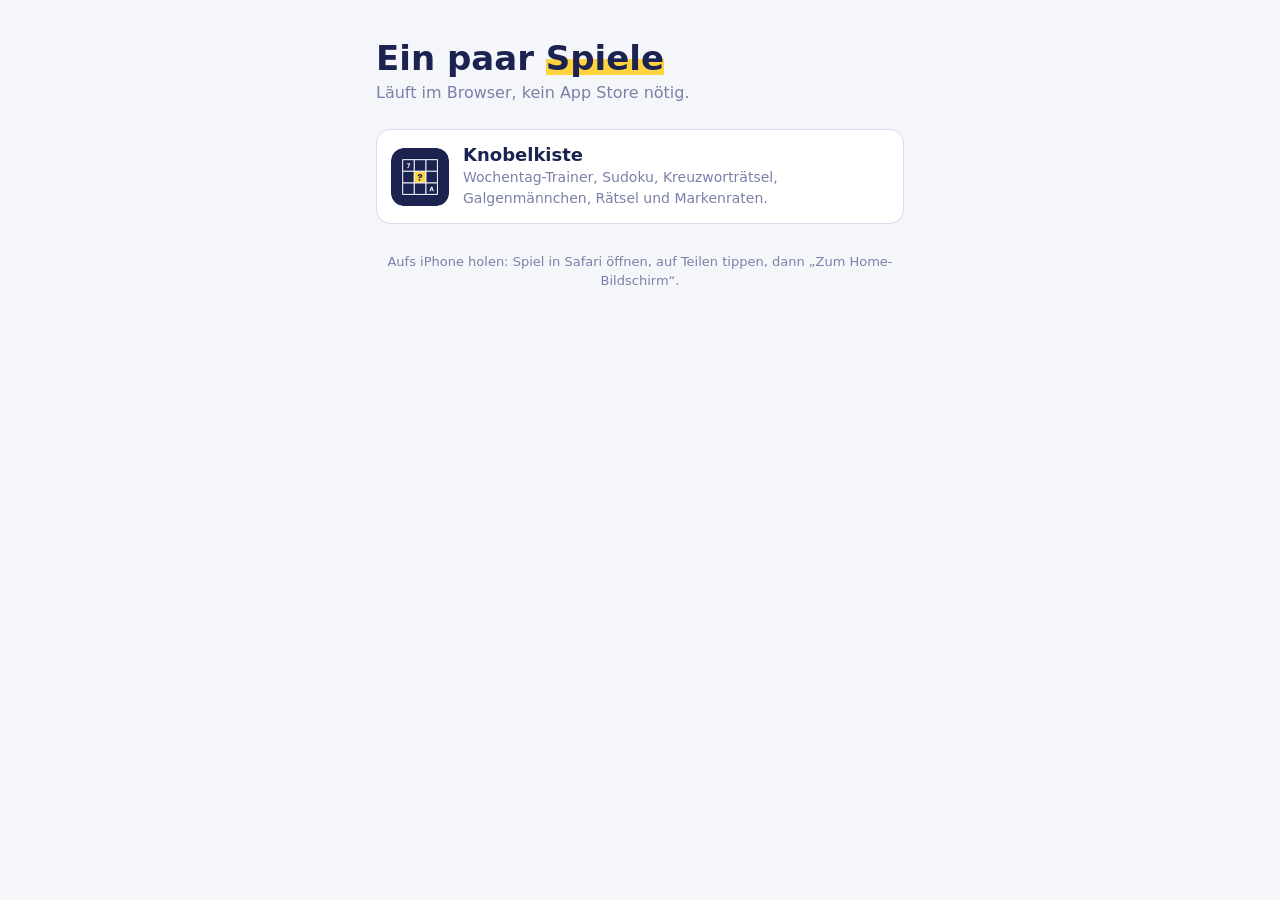
==== commit 495695a7: "Knobelkiste in eigenen Ordner verschoben, Übersichtsseite für mehrere Spiele Co-Authored-By: Claude " ====
--- a/index.html
+++ b/index.html
@@ -2,2442 +2,62 @@
 <html lang="de">
 <head>
 <meta charset="utf-8">
-<meta name="viewport" content="width=device-width, initial-scale=1, viewport-fit=cover, user-scalable=no">
-<title>Knobelkiste</title>
-<meta name="description" content="Wochentag-Trainer, Sudoku, Kreuzworträtsel, Galgenmännchen, Rätsel und Markenraten.">
+<meta name="viewport" content="width=device-width, initial-scale=1, viewport-fit=cover">
+<title>Spiele</title>
+<meta name="description" content="Kleine Spiele zum Knobeln, direkt im Browser.">
 <meta name="theme-color" content="#1C2350">
-<meta name="apple-mobile-web-app-capable" content="yes">
-<meta name="mobile-web-app-capable" content="yes">
-<meta name="apple-mobile-web-app-status-bar-style" content="black-translucent">
-<meta name="apple-mobile-web-app-title" content="Knobelkiste">
-<link rel="manifest" href="manifest.webmanifest">
-<link rel="icon" type="image/png" sizes="192x192" href="icon-192.png">
-<link rel="apple-touch-icon" href="apple-touch-icon.png">
+<link rel="icon" type="image/png" href="favicon.png">
 <style>
-/* Knobelkiste – Rätselheft-Look: Tinte auf Papier, gelber Textmarker */
 :root {
-  --paper: #F5F6FA;
-  --sheet: #FFFFFF;
-  --ink: #1C2350;
-  --ink-soft: #4C5384;
-  --muted: #7A80A8;
-  --line: #D9DCEB;
-  --line-strong: #1C2350;
-  --marker: #FFD23F;
-  --marker-soft: #FFF1B8;
-  --peer: #EEF0FA;
-  --ok: #17885B;
-  --ok-soft: #DDF3E8;
-  --bad: #C93A3A;
-  --bad-soft: #FBE3E3;
-  --radius: 14px;
-  --font: system-ui, -apple-system, "Segoe UI", Roboto, "Helvetica Neue", sans-serif;
-  --font-round: ui-rounded, "SF Pro Rounded", "Nunito", system-ui, -apple-system, sans-serif;
+  --paper: #F5F6FA; --sheet: #FFFFFF; --ink: #1C2350; --muted: #7A80A8; --line: #D9DCEB; --marker: #FFD23F;
+  --font: system-ui, -apple-system, "Segoe UI", Roboto, sans-serif;
+  --round: ui-rounded, "SF Pro Rounded", "Nunito", system-ui, -apple-system, sans-serif;
   color-scheme: light;
 }
 @media (prefers-color-scheme: dark) {
-  :root:not([data-theme="light"]) {
-    --paper: #12152B; --sheet: #1A1E3B; --ink: #E9EBF8; --ink-soft: #B7BCE0; --muted: #8389B4;
-    --line: #2C3160; --line-strong: #9FA6DA; --marker: #FFD23F; --marker-soft: #4A4220;
-    --peer: #222754; --ok: #4CC891; --ok-soft: #173A2E; --bad: #FF7B7B; --bad-soft: #43202A;
-    color-scheme: dark;
-  }
+  :root:not([data-theme="light"]) { --paper: #12152B; --sheet: #1A1E3B; --ink: #E9EBF8; --muted: #8389B4; --line: #2C3160; color-scheme: dark; }
 }
-
-[hidden] { display: none !important; }
-* { box-sizing: border-box; -webkit-tap-highlight-color: transparent; }
-html { -webkit-text-size-adjust: 100%; }
-body {
-  margin: 0; min-height: 100vh; background: var(--paper); color: var(--ink);
-  font-family: var(--font); font-size: 16px; line-height: 1.5;
-  padding-bottom: env(safe-area-inset-bottom);
-  overscroll-behavior-y: none;
+* { box-sizing: border-box; }
+body { margin: 0; min-height: 100vh; background: var(--paper); color: var(--ink); font: 16px/1.5 var(--font); }
+main { max-width: 560px; margin: 0 auto; padding: calc(env(safe-area-inset-top) + 40px) 16px 40px; }
+h1 { margin: 0 0 4px; font: 800 34px/1.1 var(--round); }
+h1 mark { background: linear-gradient(transparent 52%, var(--marker) 52%, var(--marker) 92%, transparent 92%); color: inherit; }
+.lead { margin: 0 0 24px; color: var(--muted); }
+.list { display: grid; gap: 12px; }
+a.game {
+  display: grid; grid-template-columns: 58px 1fr; gap: 14px; align-items: center;
+  padding: 14px; border: 1.5px solid var(--line); border-radius: 14px; background: var(--sheet);
+  color: inherit; text-decoration: none;
 }
-button { font: inherit; color: inherit; cursor: pointer; }
-button:focus-visible, input:focus-visible, summary:focus-visible { outline: 3px solid var(--marker); outline-offset: 2px; }
-mark { background: linear-gradient(transparent 52%, var(--marker) 52%, var(--marker) 92%, transparent 92%); color: inherit; padding: 0 .08em; }
-
-/* ---- Kopfzeile ---- */
-.topbar {
-  position: sticky; top: 0; z-index: 10;
-  display: flex; align-items: center; gap: 8px;
-  padding: calc(env(safe-area-inset-top) + 10px) 16px 10px;
-  background: var(--ink); color: var(--paper);
-}
-@media (prefers-color-scheme: dark) { :root:not([data-theme="light"]) .topbar { background: #0C0E20; color: var(--ink); } }
-.topbar h1 { flex: 1; margin: 0; font: 700 19px/1.2 var(--font-round); letter-spacing: .01em; white-space: nowrap; overflow: hidden; text-overflow: ellipsis; }
-.back { border: 0; background: none; padding: 6px; margin-left: -8px; border-radius: 10px; display: grid; place-items: center; }
-.back:active { background: rgba(255,255,255,.12); }
-.score { font: 700 14px/1 var(--font-round); background: var(--marker); color: #1C2350; padding: 6px 10px; border-radius: 999px; font-variant-numeric: tabular-nums; }
-
-.view { max-width: 560px; margin: 0 auto; padding: 16px 16px 40px; }
-
-/* ---- Allgemeine Bedienelemente ---- */
-.btn { border: 0; border-radius: 12px; padding: 13px 18px; font-weight: 650; font-size: 16px; }
-.btn.primary { background: var(--ink); color: var(--paper); }
-.btn.primary:active { transform: translateY(1px); }
-.btn.ghost { background: transparent; border: 1.5px solid var(--line); color: var(--ink-soft); }
-.btn.wide { width: 100%; display: block; margin-top: 12px; }
-.tool {
-  border: 1.5px solid var(--line); background: var(--sheet); border-radius: 10px;
-  padding: 9px 4px; font-size: 14px; font-weight: 600; color: var(--ink-soft); min-height: 42px;
-}
-.tool:active { background: var(--peer); }
-.tool.on { background: var(--marker); border-color: var(--marker); color: #1C2350; }
-.seg { display: flex; background: var(--sheet); border: 1.5px solid var(--line); border-radius: 12px; padding: 3px; gap: 3px; }
-.seg-btn { flex: 1; border: 0; background: transparent; border-radius: 9px; padding: 8px 4px; font-size: 14px; font-weight: 600; color: var(--ink-soft); white-space: nowrap; }
-.seg-btn.on { background: var(--ink); color: var(--paper); }
-.hint-small { color: var(--muted); font-size: 13px; text-align: center; margin: 12px 0; }
-.linkish { border: 0; background: none; padding: 0; text-decoration: underline; color: var(--muted); font-size: inherit; }
-
-.toast {
-  position: fixed; left: 50%; bottom: calc(env(safe-area-inset-bottom) + 24px);
-  transform: translate(-50%, 20px); opacity: 0; pointer-events: none;
-  background: var(--ink); color: var(--paper); padding: 10px 16px; border-radius: 12px;
-  font-size: 14px; font-weight: 600; max-width: calc(100% - 32px); text-align: center;
-  transition: opacity .2s, transform .2s; z-index: 50;
-}
-.toast.show { opacity: 1; transform: translate(-50%, 0); }
-.toast.bad { background: var(--bad); color: #fff; }
-.toast.ok { background: var(--ok); color: #fff; }
-
-/* ---- Startseite ---- */
-.hero { padding: 18px 2px 22px; }
-.hero-greet { margin: 0 0 2px; color: var(--muted); font-weight: 600; }
-.hero-title { margin: 0; font: 800 34px/1.1 var(--font-round); letter-spacing: -.01em; }
-.tiles { display: grid; gap: 12px; }
-.tile {
-  display: grid; grid-template-columns: 58px 1fr auto; align-items: center; gap: 14px;
-  text-align: left; padding: 14px; border: 1.5px solid var(--line); border-radius: var(--radius);
-  background: var(--sheet);
-}
-.tile:active { border-color: var(--ink); }
-.tile-glyph {
-  width: 58px; height: 58px; display: grid; place-items: center;
-  font: 800 26px/1 var(--font-round); border-radius: 12px; border: 2px solid var(--ink);
-}
-.tile-doomsday .tile-glyph { background: var(--marker); color: #1C2350; border-color: var(--marker); }
-.tile-sudoku .tile-glyph { background-image: linear-gradient(var(--line) 1px, transparent 1px), linear-gradient(90deg, var(--line) 1px, transparent 1px); background-size: 19px 19px; background-position: -1px -1px; }
-.tile-kreuzwort .tile-glyph { background: var(--ink); color: var(--paper); }
-.tile-raetsel .tile-glyph { border-style: dashed; }
-.tile-body { display: flex; flex-direction: column; min-width: 0; }
-.tile-name { font: 700 18px/1.25 var(--font-round); }
-.tile-desc { font-size: 14px; color: var(--muted); }
-.tile-pts { font-weight: 700; font-size: 14px; color: var(--ink-soft); font-variant-numeric: tabular-nums; }
-.foot { margin-top: 28px; text-align: center; color: var(--muted); font-size: 13px; }
-
-/* ---- Wochentag-Trainer ---- */
-.dd-controls { display: grid; gap: 8px; }
-.dd-stats { display: grid; grid-template-columns: repeat(4, 1fr); gap: 6px; margin: 14px 0; }
-.stat { text-align: center; }
-.stat b { display: block; font: 800 20px/1.1 var(--font-round); font-variant-numeric: tabular-nums; }
-.stat span { font-size: 11.5px; color: var(--muted); }
-.dd-card { background: var(--sheet); border: 2px solid var(--ink); border-radius: 18px; padding: 18px 16px 12px; text-align: center; }
-.dd-ask { margin: 0; color: var(--muted); font-size: 14px; }
-.dd-date { margin: 6px 0 0; font: 800 34px/1.15 var(--font-round); letter-spacing: -.01em; }
-.dd-date .dd-yr { background: linear-gradient(transparent 55%, var(--marker) 55%, var(--marker) 92%, transparent 92%); }
-.dd-year { font-size: 56px; }
-.dd-clock { margin: 6px 0 0; color: var(--muted); font-variant-numeric: tabular-nums; font-size: 14px; }
-.dd-answers { display: grid; grid-template-columns: repeat(4, 1fr); gap: 8px; margin-top: 14px; }
-.dd-answers .dd-ans:nth-child(7) { grid-column: span 2; }
-.dd-ans {
-  border: 1.5px solid var(--line); background: var(--sheet); border-radius: 12px; padding: 10px 2px;
-  display: flex; flex-direction: column; align-items: center; min-height: 62px; justify-content: center;
-}
-.dd-ans:active { border-color: var(--ink); }
-.dd-ans-short { font: 800 20px/1.1 var(--font-round); }
-.dd-ans-long { font-size: 11px; color: var(--muted); }
-.dd-ans.right { background: var(--ok); border-color: var(--ok); color: #fff; }
-.dd-ans.right .dd-ans-long, .dd-ans.wrong .dd-ans-long { color: rgba(255,255,255,.85); }
-.dd-ans.wrong { background: var(--bad); border-color: var(--bad); color: #fff; }
-.dd-ans:disabled { cursor: default; }
-.dd-after { margin-top: 6px; }
-.verdict { margin: 12px 0 0; font-weight: 700; text-align: center; font-size: 17px; }
-.verdict.ok { color: var(--ok); }
-.verdict.bad { color: var(--bad); }
-.explain { margin-top: 12px; background: var(--sheet); border: 1.5px solid var(--line); border-radius: 12px; padding: 10px 14px; }
-.explain summary { font-weight: 700; cursor: pointer; }
-.steps { list-style: none; margin: 10px 0 2px; padding: 0; display: grid; gap: 8px; counter-reset: s; }
-.steps li { display: grid; grid-template-columns: 1fr; padding-left: 30px; position: relative; counter-increment: s; }
-.steps li::before {
-  content: counter(s); position: absolute; left: 0; top: 1px; width: 21px; height: 21px; border-radius: 50%;
-  border: 1.5px solid var(--ink-soft); display: grid; place-items: center; font-size: 12px; font-weight: 700;
-}
-.steps li.final::before { background: var(--marker); border-color: var(--marker); color: #1C2350; }
-.step-k { font-size: 13px; color: var(--muted); }
-.step-v { font-weight: 600; font-variant-numeric: tabular-nums; }
-.steps li.final .step-v { font-weight: 800; }
-
-.learn { background: var(--sheet); border-radius: 16px; border: 1.5px solid var(--line); padding: 4px 18px 18px; }
-.learn h3 { font: 700 18px/1.3 var(--font-round); margin: 22px 0 6px; }
-.learn p { margin: 6px 0; }
-.learn .lead { font-size: 17px; margin-top: 16px; }
-.learn .tip { background: var(--marker-soft); padding: 10px 12px; border-radius: 10px; }
-.learn ol.plain { margin: 6px 0; padding-left: 22px; }
-.tbl { width: 100%; border-collapse: collapse; font-size: 15px; }
-.tbl th, .tbl td { text-align: left; padding: 7px 4px; border-bottom: 1px solid var(--line); vertical-align: top; }
-.tbl th { font-weight: 600; width: 50%; }
-
-/* ---- Sudoku ---- */
-.su-head { display: flex; justify-content: space-between; margin: 12px 2px 8px; font-weight: 650; color: var(--ink-soft); font-variant-numeric: tabular-nums; }
-.su-board {
-  display: grid; grid-template-columns: repeat(9, 1fr); aspect-ratio: 1;
-  border: 2.5px solid var(--line-strong); border-radius: 8px; overflow: hidden; background: var(--sheet);
-  transition: opacity .2s;
-}
-.su-board.loading { opacity: .3; }
-.su-cell {
-  border: 0; border-right: 1px solid var(--line); border-bottom: 1px solid var(--line); border-color: var(--line);
-  background: var(--sheet); padding: 0; display: grid; place-items: center;
-  font: 600 clamp(18px, 6vw, 28px)/1 var(--font-round); color: #3346C8; aspect-ratio: 1;
-}
-@media (prefers-color-scheme: dark) { :root:not([data-theme="light"]) .su-cell { color: #9FB0FF; } }
-.su-cell.br { border-right: 2px solid var(--line-strong); }
-.su-cell.bb { border-bottom: 2px solid var(--line-strong); }
-.su-cell:nth-child(9n) { border-right: 0; }
-.su-cell:nth-child(n+73) { border-bottom: 0; }
-.su-cell.given { color: var(--ink); font-weight: 800; }
-.su-cell.peer { background: var(--peer); }
-.su-cell.same { background: var(--marker-soft); }
-.su-cell.sel { background: var(--marker); color: #1C2350; }
-.su-cell.bad { color: var(--bad); background: var(--bad-soft); }
-.su-cell.sel.bad { background: var(--marker); color: var(--bad); }
-.notes { display: grid; grid-template-columns: repeat(3, 1fr); width: 100%; height: 100%; padding: 1px; }
-.notes span { font: 600 clamp(8px, 2.4vw, 11px)/1 var(--font); color: var(--muted); display: grid; place-items: center; }
-.su-pad { display: grid; grid-template-columns: repeat(9, 1fr); gap: 5px; margin-top: 14px; }
-.su-num {
-  border: 1.5px solid var(--line); background: var(--sheet); border-radius: 10px; padding: 8px 0 4px;
-  font: 700 22px/1 var(--font-round); display: flex; flex-direction: column; align-items: center; gap: 3px;
-}
-.su-num small { font-size: 10px; color: var(--muted); font-weight: 600; }
-.su-num.used { opacity: .35; }
-.su-num:active { background: var(--marker); }
-.su-tools { display: grid; grid-template-columns: repeat(5, 1fr); gap: 6px; margin-top: 10px; }
-.su-tools .tool { font-size: 12.5px; padding: 9px 2px; }
-.su-win, .cw-win { text-align: center; background: var(--marker); color: #1C2350; border-radius: 16px; padding: 14px; margin-top: 12px; }
-.su-win h3, .cw-win h3 { margin: 0; font: 800 22px/1.2 var(--font-round); }
-.su-win p, .cw-win p { margin: 4px 0 10px; font-weight: 600; }
-.su-win .btn.primary, .cw-win .btn.primary { background: #1C2350; color: #fff; }
-
-/* ---- Kreuzworträtsel ---- */
-.cw-top { display: grid; grid-template-columns: 1.4fr 1fr 1fr 1fr; gap: 6px; }
-.cw-wrap { display: flex; justify-content: center; margin: 16px 0 6px; }
-.cw-grid { display: grid; gap: 0; --cw: 30px; }
-.cw-cell {
-  width: var(--cw); height: var(--cw); position: relative; background: var(--sheet);
-  border: 1px solid var(--line-strong); margin: 0 -1px -1px 0; display: grid; place-items: center; cursor: pointer;
-}
-.cw-cell.void { background: transparent; border-color: transparent; cursor: default; }
-.cw-cell i { position: absolute; top: 1px; left: 2px; font: 600 calc(var(--cw) * .27)/1 var(--font); font-style: normal; color: var(--ink-soft); }
-.cw-cell b { font: 700 calc(var(--cw) * .55)/1 var(--font-round); text-transform: uppercase; }
-.cw-cell.word { background: var(--marker-soft); }
-.cw-cell.sel { background: var(--marker); color: #1C2350; box-shadow: inset 0 0 0 2.5px #1C2350; z-index: 1; }
-.cw-cell.sel i { color: #1C2350; }
-.cw-cell.bad b { color: var(--bad); }
-.cw-cell.solved { background: var(--ok-soft); }
-.kb {
-  position: sticky; bottom: 0; background: var(--paper); padding: 8px 0 calc(env(safe-area-inset-bottom) + 6px);
-  margin: 8px -16px 0; padding-left: 6px; padding-right: 6px; border-top: 1px solid var(--line); z-index: 5;
-}
-.cw-current { margin: 0 6px 8px; font-weight: 650; font-size: 14.5px; min-height: 2.6em; line-height: 1.3; }
-.kb-row { display: flex; justify-content: center; gap: 5px; margin-bottom: 6px; }
-.kb-key {
-  flex: 1; max-width: 44px; height: 46px; border: 0; border-radius: 8px; background: var(--sheet);
-  box-shadow: 0 1px 0 var(--line); font: 650 18px/1 var(--font-round); padding: 0;
-}
-.kb-key:active { background: var(--marker); color: #1C2350; }
-.kb-key.kb-wide { max-width: 66px; flex: 1.5; background: var(--peer); }
-.cw-clues { display: grid; gap: 4px; }
-.cw-clues h3 { font: 700 17px/1.3 var(--font-round); margin: 14px 0 6px; }
-.cw-list { list-style: none; margin: 0; padding: 0; }
-.cw-list li { padding: 8px 10px; border-radius: 9px; cursor: pointer; font-size: 15px; }
-.cw-list li b { font-variant-numeric: tabular-nums; }
-.cw-list li.on { background: var(--marker-soft); }
-.cw-list li.full { color: var(--muted); }
-
-/* ---- Rätsel ---- */
-.rt-card { background: var(--sheet); border: 2px solid var(--ink); border-radius: 18px; padding: 16px; }
-.rt-meta { margin: 0 0 8px; color: var(--muted); font-size: 13px; }
-.rt-q { margin: 0 0 16px; font: 600 21px/1.4 var(--font-round); }
-.rt-q::before { content: "„"; }
-.rt-q::after { content: "“"; }
-.rt-form { display: flex; gap: 8px; }
-.rt-input {
-  flex: 1; min-width: 0; border: 1.5px solid var(--line); border-radius: 12px; padding: 12px; font: inherit; font-size: 17px;
-  background: var(--paper); color: var(--ink);
-}
-.rt-input:focus { border-color: var(--ink); outline: none; }
-.rt-hint { background: var(--marker-soft); border-radius: 10px; padding: 8px 12px; font-size: 14px; margin: 0 0 12px; }
-.rt-hint:empty { display: none; }
-.rt-feedback { margin: 10px 0 0; font-weight: 650; min-height: 1.5em; }
-.rt-feedback.bad { color: var(--bad); }
-.rt-feedback.ok { color: var(--ok); }
-.rt-feedback.neutral { color: var(--muted); }
-.rt-answer { margin: 2px 0 0; font: 800 30px/1.2 var(--font-round); }
-.rt-answer { display: inline-block; background: linear-gradient(transparent 55%, var(--marker) 55%, var(--marker) 92%, transparent 92%); }
-.rt-note { color: var(--ink-soft); font-size: 14px; margin: 6px 0 0; }
-.rt-tools { display: grid; grid-template-columns: repeat(3, 1fr); gap: 6px; margin-top: 12px; }
-
-@media (prefers-reduced-motion: reduce) { * { transition: none !important; } }
-@media (min-width: 600px) {
-  .cw-clues { grid-template-columns: 1fr 1fr; gap: 16px; }
-  .kb { margin-left: 0; margin-right: 0; border-radius: 14px 14px 0 0; }
-}
-
-/* ---- Startseite: neue Kacheln ---- */
-.tile-galgen .tile-glyph { font-size: 22px; letter-spacing: .04em; }
-.tile-marken .tile-glyph { background: var(--marker-soft); border-color: var(--marker); }
-
-/* ---- Galgenmännchen ---- */
-.hg-score { margin: 0 2px 8px; color: var(--muted); font-size: 13px; text-align: center; }
-.hg-stage { background: var(--sheet); border: 2px solid var(--ink); border-radius: 18px; padding: 12px 12px 6px; text-align: center; }
-.hg-draw { display: flex; justify-content: center; }
-.hg-svg { width: 150px; height: 170px; stroke: var(--ink); stroke-width: 5; stroke-linecap: round; fill: none; }
-.hg-svg > * { animation: hg-in .25s ease-out; }
-@keyframes hg-in { from { opacity: 0; } to { opacity: 1; } }
-.hg-lives { margin: 2px 0 4px; color: var(--muted); font-size: 13px; min-height: 1.4em; font-variant-numeric: tabular-nums; }
-.hg-word { display: flex; flex-wrap: wrap; justify-content: center; gap: 6px; margin: 18px 0 6px; }
-.hg-letter {
-  width: 30px; height: 40px; border-bottom: 3px solid var(--ink); display: grid; place-items: end center;
-  font: 800 26px/1.2 var(--font-round);
-}
-.hg-letter.shown { color: var(--ink); }
-.hg-letter.missed { color: var(--bad); }
-.hg-hint { text-align: center; font-size: 14px; color: var(--ink-soft); min-height: 1.5em; margin: 6px 0; }
-.hg-kb { margin-top: 10px; }
-.kb-key.hit { background: var(--ok); color: #fff; }
-.kb-key.miss { background: transparent; color: var(--muted); box-shadow: none; text-decoration: line-through; }
-.kb-key:disabled { cursor: default; }
-.kb-key:disabled:not(.hit):not(.miss) { opacity: .45; }
-.hg-tools { display: grid; grid-template-columns: 1.6fr 1fr; gap: 6px; margin-top: 10px; }
-.hg-result { text-align: center; border-radius: 16px; padding: 14px; margin-top: 10px; }
-.hg-result.won { background: var(--marker); color: #1C2350; }
-.hg-result.lost { background: var(--bad-soft); color: var(--ink); }
-.hg-result h3 { margin: 0; font: 800 22px/1.2 var(--font-round); }
-.hg-result p { margin: 4px 0 10px; font-weight: 600; }
-.hg-result.won .btn.primary { background: #1C2350; color: #fff; }
-
-/* ---- Markenraten ---- */
-.mk-ask { margin: 0 0 12px; font: 700 21px/1.3 var(--font-round); }
-.mk-hints { list-style: none; margin: 0 0 14px; padding: 0; display: grid; gap: 8px; }
-.mk-hints li { display: grid; grid-template-columns: 40px 1fr; gap: 10px; align-items: start; padding: 10px 12px; border-radius: 12px; border: 1.5px solid var(--line); }
-.mk-hints li.open { background: var(--paper); }
-.mk-hints li.locked { border-style: dashed; color: var(--muted); }
-.mk-pts { font: 800 14px/1.6 var(--font-round); color: var(--ink-soft); font-variant-numeric: tabular-nums; }
-.mk-hints li.open .mk-pts { color: #1C2350; background: var(--marker); border-radius: 6px; text-align: center; }
-.mk-txt { font-size: 15.5px; line-height: 1.45; }
-.mk-tools { grid-template-columns: 1.4fr 1fr; }
-
+a.game:hover, a.game:focus-visible { border-color: var(--ink); outline: none; }
+a.game img { width: 58px; height: 58px; border-radius: 13px; display: block; }
+.name { display: block; font: 700 18px/1.25 var(--round); }
+.desc { display: block; font-size: 14px; color: var(--muted); }
+.foot { margin-top: 28px; font-size: 13px; color: var(--muted); text-align: center; }
 </style>
 </head>
 <body>
-<header class="topbar">
-  <button class="back" id="backBtn" aria-label="Zurück" hidden>
-    <svg viewBox="0 0 24 24" width="24" height="24" aria-hidden="true"><path d="M15 5l-7 7 7 7" fill="none" stroke="currentColor" stroke-width="2.4" stroke-linecap="round" stroke-linejoin="round"/></svg>
-  </button>
-  <h1 id="title">Knobelkiste</h1>
-  <div class="score" id="totalScore" title="Gesamtpunkte"></div>
-</header>
-<main id="view"></main>
-<div class="toast" id="toast" role="status" aria-live="polite"></div>
-
-<script>/* js/core.js */
-/* Knobelkiste – Grundfunktionen: Speicher, Punkte, Hilfsfunktionen */
-(function () {
-  'use strict';
-  var KK = (window.KK = window.KK || {});
-  KK.modes = {};
-
-  // ---- Speicher (localStorage, abgesichert) ----
-  var PREFIX = 'knobelkiste.';
-  KK.store = {
-    get: function (key, fallback) {
-      try {
-        var raw = window.localStorage.getItem(PREFIX + key);
-        return raw === null ? fallback : JSON.parse(raw);
-      } catch (e) { return fallback; }
-    },
-    set: function (key, value) {
-      try { window.localStorage.setItem(PREFIX + key, JSON.stringify(value)); } catch (e) { /* egal */ }
-    },
-    remove: function (key) {
-      try { window.localStorage.removeItem(PREFIX + key); } catch (e) { /* egal */ }
-    }
-  };
-
-  // ---- Punkte pro Modus ----
-  KK.points = {
-    all: function () { return KK.store.get('points', { doomsday: 0, sudoku: 0, kreuzwort: 0, raetsel: 0 }); },
-    add: function (mode, n) {
-      var p = KK.points.all();
-      p[mode] = (p[mode] || 0) + n;
-      KK.store.set('points', p);
-      KK.renderTotal();
-      return p[mode];
-    },
-    get: function (mode) { return KK.points.all()[mode] || 0; },
-    total: function () {
-      var p = KK.points.all(), s = 0;
-      for (var k in p) if (Object.prototype.hasOwnProperty.call(p, k)) s += p[k];
-      return s;
-    }
-  };
-
-  KK.renderTotal = function () {
-    var el = document.getElementById('totalScore');
-    if (el) el.textContent = KK.points.total() + ' P';
-  };
-
-  // ---- DOM-Helfer ----
-  KK.h = function (tag, attrs, children) {
-    var el = document.createElement(tag);
-    if (attrs) {
-      for (var k in attrs) {
-        if (!Object.prototype.hasOwnProperty.call(attrs, k)) continue;
-        var v = attrs[k];
-        if (v === null || v === undefined || v === false) continue;
-        if (k === 'class') el.className = v;
-        else if (k === 'text') el.textContent = v;
-        else if (k === 'html') el.innerHTML = v;
-        else if (k.slice(0, 2) === 'on') el.addEventListener(k.slice(2), v);
-        else el.setAttribute(k, v === true ? '' : v);
-      }
-    }
-    if (children !== undefined) {
-      if (!Array.isArray(children)) children = [children];
-      children.forEach(function (c) {
-        if (c === null || c === undefined || c === false) return;
-        el.appendChild(typeof c === 'string' || typeof c === 'number' ? document.createTextNode(String(c)) : c);
-      });
-    }
-    return el;
-  };
-
-  var toastTimer = null;
-  KK.toast = function (msg, kind) {
-    var t = document.getElementById('toast');
-    if (!t) return;
-    t.textContent = msg;
-    t.className = 'toast show' + (kind ? ' ' + kind : '');
-    clearTimeout(toastTimer);
-    toastTimer = setTimeout(function () { t.className = 'toast'; }, 2200);
-  };
-
-  KK.vibrate = function (ms) {
-    try { if (navigator.vibrate) navigator.vibrate(ms); } catch (e) { /* egal */ }
-  };
-
-  // ---- Zufall ----
-  KK.randInt = function (min, max) { return min + Math.floor(Math.random() * (max - min + 1)); };
-  KK.shuffle = function (arr) {
-    for (var i = arr.length - 1; i > 0; i--) {
-      var j = Math.floor(Math.random() * (i + 1));
-      var t = arr[i]; arr[i] = arr[j]; arr[j] = t;
-    }
-    return arr;
-  };
-
-  KK.formatTime = function (sec) {
-    sec = Math.max(0, Math.floor(sec));
-    var m = Math.floor(sec / 60), s = sec % 60;
-    return m + ':' + (s < 10 ? '0' : '') + s;
-  };
-
-  // Text vergleichbar machen (für Rätsel-Antworten)
-  KK.normalize = function (s) {
-    return String(s).toLowerCase()
-      .replace(/ä/g, 'ae').replace(/ö/g, 'oe').replace(/ü/g, 'ue').replace(/ß/g, 'ss')
-      .replace(/[^a-z0-9]/g, '');
-  };
-})();
-
-</script>
-<script>/* data/words.js */
-/* Wörter und Hinweise für das Kreuzworträtsel.
-   Schreibweise wie im Rätselheft: Ä = AE, Ö = OE, Ü = UE, ß = SS. */
-window.KK = window.KK || {};
-window.KK.WORDS = [
-  ['ADLER', 'Greifvogel im Bundeswappen'],
-  ['ANKER', 'Hält das Schiff an Ort und Stelle'],
-  ['APFEL', 'Obst, das Newton auf den Kopf gefallen sein soll'],
-  ['ARZT', 'Mediziner'],
-  ['ASCHE', 'Bleibt nach dem Feuer übrig'],
-  ['AST', 'Teil eines Baumes'],
-  ['ATLAS', 'Buch voller Landkarten'],
-  ['AUTO', 'Fahrzeug mit vier Rädern'],
-  ['BACH', 'Kleiner Fluss'],
-  ['BAECKER', 'Backt Brötchen'],
-  ['BAHN', 'Fährt auf Schienen'],
-  ['BALKON', 'Vorbau am Haus mit Geländer'],
-  ['BANANE', 'Gelbe, krumme Frucht'],
-  ['BANK', 'Geldinstitut oder Sitzgelegenheit'],
-  ['BAUM', 'Hat Stamm, Äste und Blätter'],
-  ['BERG', 'Hohe Erhebung im Gelände'],
-  ['BESEN', 'Kehrgerät, auch für Hexen'],
-  ['BIENE', 'Liefert Honig'],
-  ['BIER', 'Gebrautes Getränk aus Hopfen und Malz'],
-  ['BIRNE', 'Obst oder Glühlampe'],
-  ['BLITZ', 'Kommt vor dem Donner'],
-  ['BLUME', 'Steht in der Vase'],
-  ['BOOT', 'Kleines Wasserfahrzeug'],
-  ['BRIEF', 'Kommt per Post im Umschlag'],
-  ['BRILLE', 'Sehhilfe auf der Nase'],
-  ['BROT', 'Grundnahrungsmittel vom Bäcker'],
-  ['BRUECKE', 'Führt über einen Fluss'],
-  ['BUCH', 'Hat Seiten und einen Einband'],
-  ['BURG', 'Mittelalterliche Festung'],
-  ['BUTTER', 'Streichfett aus Sahne'],
-  ['CHOR', 'Gruppe von Sängern'],
-  ['DACH', 'Oberer Abschluss eines Hauses'],
-  ['DAMPF', 'Gasförmiges Wasser'],
-  ['DELFIN', 'Kluges Meeressäugetier'],
-  ['DORF', 'Kleine Ortschaft'],
-  ['DRACHE', 'Fabelwesen oder Fluggerät aus Stoff'],
-  ['DUSCHE', 'Hier wäscht man sich im Stehen'],
-  ['EICHE', 'Laubbaum, aus dessen Holz man Fässer baut'],
-  ['EIMER', 'Gefäß mit Henkel'],
-  ['EIS', 'Gefrorenes Wasser'],
-  ['ELCH', 'Großer Hirsch Skandinaviens'],
-  ['ENGEL', 'Himmlisches Wesen mit Flügeln'],
-  ['ENTE', 'Wasservogel, der quakt'],
-  ['ERBSE', 'Grünes Hülsenfrüchtchen'],
-  ['ERDE', 'Unser Planet'],
-  ['ESEL', 'Graues Lasttier'],
-  ['EULE', 'Nachtaktiver Vogel'],
-  ['FADEN', 'Wird durchs Nadelöhr gefädelt'],
-  ['FAHNE', 'Weht am Mast'],
-  ['FALKE', 'Schneller Greifvogel'],
-  ['FARBE', 'Rot oder Blau zum Beispiel'],
-  ['FEDER', 'Bedeckt den Vogel'],
-  ['FENSTER', 'Glasöffnung in der Wand'],
-  ['FERIEN', 'Schulfreie Zeit'],
-  ['FEUER', 'Brennt und wärmt'],
-  ['FISCH', 'Atmet mit Kiemen'],
-  ['FLASCHE', 'Behälter mit engem Hals'],
-  ['FLOH', 'Springendes Insekt im Fell'],
-  ['FLUSS', 'Großes fließendes Gewässer'],
-  ['FORELLE', 'Speisefisch aus dem Bach'],
-  ['FROSCH', 'Quakt am Teich'],
-  ['FUCHS', 'Schlaues rotes Raubtier'],
-  ['GABEL', 'Besteckteil mit Zinken'],
-  ['GANS', 'Wird traditionell zu Martini gegessen'],
-  ['GARTEN', 'Grünfläche am Haus'],
-  ['GEIGE', 'Streichinstrument'],
-  ['GELD', 'Zahlungsmittel'],
-  ['GIPFEL', 'Höchster Punkt eines Berges'],
-  ['GITARRE', 'Saiteninstrument mit sechs Saiten'],
-  ['GLAS', 'Durchsichtiges Material'],
-  ['GLOCKE', 'Läutet im Kirchturm'],
-  ['GOLD', 'Edelmetall, chemisches Zeichen Au'],
-  ['GRAS', 'Wächst auf der Wiese'],
-  ['HAFEN', 'Hier legen Schiffe an'],
-  ['HAGEL', 'Niederschlag aus Eiskörnern'],
-  ['HAHN', 'Kräht am Morgen'],
-  ['HAMMER', 'Werkzeug für Nägel'],
-  ['HASE', 'Hat lange Ohren'],
-  ['HAUS', 'Gebäude zum Wohnen'],
-  ['HEFT', 'Dünnes Buch für die Schule'],
-  ['HERBST', 'Jahreszeit mit fallenden Blättern'],
-  ['HERZ', 'Pumpt das Blut'],
-  ['HIMMEL', 'Ist bei schönem Wetter blau'],
-  ['HONIG', 'Süßes von der Biene'],
-  ['HOSE', 'Kleidungsstück für die Beine'],
-  ['HOTEL', 'Unterkunft auf Reisen'],
-  ['HUND', 'Bester Freund des Menschen'],
-  ['HUT', 'Kopfbedeckung mit Krempe'],
-  ['IGEL', 'Stacheliges Tier'],
-  ['INSEL', 'Land, rundum von Wasser umgeben'],
-  ['JACKE', 'Wird über dem Pullover getragen'],
-  ['JAGD', 'Pirsch auf Wild'],
-  ['KAFFEE', 'Wachmacher am Morgen'],
-  ['KAKAO', 'Schokoladengetränk'],
-  ['KAMEL', 'Wüstentier mit Höckern'],
-  ['KAMM', 'Hilft beim Frisieren'],
-  ['KANAL', 'Künstliche Wasserstraße'],
-  ['KANNE', 'Gefäß für Tee oder Kaffee'],
-  ['KARTE', 'Wird beim Skat ausgeteilt'],
-  ['KATZE', 'Schnurrendes Haustier'],
-  ['KERZE', 'Wachslicht mit Docht'],
-  ['KETTE', 'Schmuck um den Hals'],
-  ['KINO', 'Hier laufen Filme'],
-  ['KIRCHE', 'Gotteshaus'],
-  ['KIRSCHE', 'Rote Steinfrucht'],
-  ['KISSEN', 'Liegt im Bett unter dem Kopf'],
-  ['KLEE', 'Glücksbringer mit vier Blättern'],
-  ['KNOCHEN', 'Teil des Skeletts'],
-  ['KOCH', 'Arbeitet in der Küche'],
-  ['KOFFER', 'Gepäckstück mit Griff'],
-  ['KOHL', 'Gemüse, auch als Sauerkraut'],
-  ['KRONE', 'Trägt der König'],
-  ['KUCHEN', 'Gebäck zum Kaffee'],
-  ['KUH', 'Gibt Milch'],
-  ['LAMPE', 'Spendet Licht'],
-  ['LEITER', 'Hat Sprossen zum Hochsteigen'],
-  ['LEOPARD', 'Gefleckte Raubkatze'],
-  ['LIED', 'Wird gesungen'],
-  ['LOEWE', 'König der Tiere'],
-  ['LUFT', 'Das atmen wir'],
-  ['MAUS', 'Kleiner Nager oder Computerzubehör'],
-  ['MEER', 'Großes Salzwasser'],
-  ['MESSER', 'Schneidet'],
-  ['MILCH', 'Weißes Getränk von der Kuh'],
-  ['MOND', 'Leuchtet nachts am Himmel'],
-  ['MOTOR', 'Treibt das Auto an'],
-  ['MUEHLE', 'Mahlt Getreide'],
-  ['MUSCHEL', 'Findet man am Strand'],
-  ['NACHT', 'Gegenteil von Tag'],
-  ['NADEL', 'Zum Nähen'],
-  ['NAGEL', 'Wird in die Wand geschlagen'],
-  ['NASE', 'Riechorgan'],
-  ['NEBEL', 'Trübe Luft am Morgen'],
-  ['NEST', 'Brutstätte der Vögel'],
-  ['NUDEL', 'Teigware, zum Beispiel Spaghetti'],
-  ['OFEN', 'Hier wird gebacken'],
-  ['OHR', 'Hörorgan'],
-  ['OLIVE', 'Frucht, aus der Öl gepresst wird'],
-  ['ONKEL', 'Bruder der Mutter oder des Vaters'],
-  ['OPER', 'Musiktheater'],
-  ['ORANGE', 'Zitrusfrucht'],
-  ['OSTERN', 'Fest mit bunten Eiern'],
-  ['PALME', 'Baum am Südseestrand'],
-  ['PAPIER', 'Darauf schreibt man'],
-  ['PARK', 'Öffentliche Grünanlage'],
-  ['PFERD', 'Reittier'],
-  ['PILOT', 'Fliegt das Flugzeug'],
-  ['PILZ', 'Wächst im Wald, mancher ist giftig'],
-  ['PINSEL', 'Werkzeug des Malers'],
-  ['PIRAT', 'Seeräuber'],
-  ['PIZZA', 'Italienisches Fladengericht'],
-  ['PUPPE', 'Spielzeug in Menschengestalt'],
-  ['QUELLE', 'Ursprung eines Baches'],
-  ['RABE', 'Schwarzer Vogel'],
-  ['RAD', 'Rundes Teil am Fahrzeug'],
-  ['RADIO', 'Empfängt Sender'],
-  ['RATTE', 'Großer Nager'],
-  ['REGEN', 'Fällt aus den Wolken'],
-  ['REH', 'Scheues Waldtier'],
-  ['REIS', 'Getreide aus Asien'],
-  ['RING', 'Schmuck am Finger'],
-  ['RITTER', 'Kämpfer in Rüstung'],
-  ['ROSE', 'Blume mit Dornen'],
-  ['SALZ', 'Würzt die Suppe'],
-  ['SAND', 'Liegt am Strand'],
-  ['SCHAF', 'Liefert Wolle'],
-  ['SCHERE', 'Schneidet Papier'],
-  ['SCHIFF', 'Großes Wasserfahrzeug'],
-  ['SCHNEE', 'Weißer Winterniederschlag'],
-  ['SCHULE', 'Ort des Lernens'],
-  ['SEIFE', 'Zum Händewaschen'],
-  ['SEIL', 'Starkes Tau'],
-  ['SOFA', 'Polstermöbel'],
-  ['SOMMER', 'Wärmste Jahreszeit'],
-  ['SONNE', 'Stern im Zentrum unseres Systems'],
-  ['SPIEGEL', 'Zeigt dein Abbild'],
-  ['STADT', 'Größer als ein Dorf'],
-  ['STERN', 'Funkelt am Nachthimmel'],
-  ['STORCH', 'Bringt angeblich die Babys'],
-  ['STRAND', 'Sandiges Ufer'],
-  ['STUHL', 'Sitzmöbel mit Lehne'],
-  ['SUPPE', 'Wird mit dem Löffel gegessen'],
-  ['TAFEL', 'Darauf schreibt der Lehrer'],
-  ['TANNE', 'Nadelbaum zu Weihnachten'],
-  ['TASSE', 'Trinkgefäß mit Henkel'],
-  ['TEE', 'Heißgetränk aus Blättern'],
-  ['TELLER', 'Darauf liegt das Essen'],
-  ['TIGER', 'Gestreifte Raubkatze'],
-  ['TISCH', 'Möbel mit vier Beinen'],
-  ['TOMATE', 'Rotes Gemüse'],
-  ['TOR', 'Großer Eingang oder Treffer beim Fußball'],
-  ['TRAUM', 'Erlebnis im Schlaf'],
-  ['TREPPE', 'Führt nach oben'],
-  ['TROMMEL', 'Schlaginstrument'],
-  ['TULPE', 'Frühlingsblume aus Holland'],
-  ['TURM', 'Hohes, schmales Bauwerk'],
-  ['UHR', 'Zeigt die Zeit'],
-  ['UFER', 'Rand eines Gewässers'],
-  ['URLAUB', 'Freie Zeit vom Job'],
-  ['VASE', 'Gefäß für Blumen'],
-  ['VOGEL', 'Tier mit Federn'],
-  ['VULKAN', 'Feuerspeiender Berg'],
-  ['WAAGE', 'Misst das Gewicht'],
-  ['WAGEN', 'Fahrzeug'],
-  ['WALD', 'Viele Bäume beisammen'],
-  ['WAL', 'Größtes Tier der Meere'],
-  ['WASSER', 'H2O'],
-  ['WECKER', 'Klingelt morgens'],
-  ['WEIN', 'Getränk aus Trauben'],
-  ['WELLE', 'Bewegung im Meer'],
-  ['WIESE', 'Grünland mit Blumen'],
-  ['WINTER', 'Kälteste Jahreszeit'],
-  ['WOLF', 'Heult den Mond an'],
-  ['WOLKE', 'Schwebt am Himmel'],
-  ['WOLLE', 'Garn vom Schaf'],
-  ['WURST', 'Fleischware in der Pelle'],
-  ['WUERFEL', 'Hat sechs Seiten mit Augen'],
-  ['WUESTE', 'Trockene Sandlandschaft'],
-  ['ZAHN', 'Zum Beißen'],
-  ['ZEBRA', 'Gestreiftes Pferd Afrikas'],
-  ['ZELT', 'Unterkunft beim Camping'],
-  ['ZIEGE', 'Meckerndes Haustier'],
-  ['ZIMMER', 'Raum in der Wohnung'],
-  ['ZITRONE', 'Saure gelbe Frucht'],
-  ['ZUCKER', 'Macht den Kaffee süß'],
-  ['ZUG', 'Fährt auf Gleisen'],
-  ['ZWERG', 'Kleiner Kerl im Märchen'],
-  ['ZWIEBEL', 'Bringt beim Schneiden zum Weinen'],
-  ['ALPEN', 'Höchstes Gebirge Europas'],
-  ['BERLIN', 'Hauptstadt Deutschlands'],
-  ['ELBE', 'Fluss durch Dresden und Hamburg'],
-  ['RHEIN', 'Fluss an der Loreley'],
-  ['DONAU', 'Fluss durch Wien'],
-  ['ROM', 'Hauptstadt Italiens'],
-  ['PARIS', 'Stadt des Eiffelturms'],
-  ['WIEN', 'Hauptstadt Österreichs'],
-  ['MADRID', 'Hauptstadt Spaniens'],
-  ['OSLO', 'Hauptstadt Norwegens'],
-  ['NIL', 'Längster Fluss Afrikas'],
-  ['MARS', 'Der rote Planet'],
-  ['VENUS', 'Planet, benannt nach der Liebesgöttin'],
-  ['SATURN', 'Planet mit auffälligen Ringen'],
-  ['SCHACH', 'Brettspiel mit König und Dame'],
-  ['DOMINO', 'Spielsteine mit Augen, die man umkippen lässt'],
-  ['KALENDER', 'Zeigt die Tage des Jahres'],
-  ['MONTAG', 'Erster Tag der Arbeitswoche'],
-  ['FREITAG', 'Letzter Arbeitstag der Woche'],
-  ['SONNTAG', 'Siebter Tag der Woche'],
-  ['RAETSEL', 'Zum Knobeln da'],
-  ['SUDOKU', 'Zahlenrätsel mit 81 Feldern'],
-  ['LOGIK', 'Lehre vom folgerichtigen Denken'],
-  ['ZAHL', 'Eins, zwei oder drei'],
-  ['NULL', 'Zahl vor der Eins'],
-  ['ELF', 'Mannschaftsstärke im Fußball'],
-  ['ZWOELF', 'Ein Dutzend'],
-  ['OKTOBER', 'Zehnter Monat des Jahres'],
-  ['JANUAR', 'Erster Monat des Jahres'],
-  ['MAI', 'Wonnemonat'],
-  ['APRIL', 'Monat, der macht, was er will'],
-  ['ADVENT', 'Vorweihnachtszeit'],
-  ['GEBURTSTAG', 'Jährlicher Ehrentag'],
-  ['TORTE', 'Feiner Kuchen mit Füllung'],
-  ['GESCHENK', 'Wird eingepackt überreicht'],
-  ['BALLON', 'Wird aufgeblasen'],
-  ['ECHO', 'Ruft zurück, was du rufst'],
-  ['SCHATTEN', 'Folgt dir in der Sonne'],
-  ['KOMPASS', 'Zeigt nach Norden'],
-  ['LEUCHTTURM', 'Weist Schiffen den Weg'],
-  ['ANANAS', 'Tropische Frucht mit Schopf'],
-  ['MELONE', 'Große, saftige Frucht'],
-  ['KARTOFFEL', 'Knolle für Pommes'],
-  ['GURKE', 'Grünes Gemüse, auch sauer eingelegt'],
-  ['PAPRIKA', 'Schote in Rot, Gelb oder Grün'],
-  ['SPINAT', 'Popeyes Lieblingsgemüse'],
-  ['KAESE', 'Wird aus Milch gereift'],
-  ['ESSIG', 'Saure Würze'],
-  ['SENF', 'Gehört auf die Bratwurst'],
-  ['PFEFFER', 'Scharfes Gewürz'],
-  ['TEIG', 'Wird geknetet'],
-  ['MEHL', 'Gemahlenes Getreide'],
-  ['HEFE', 'Lässt den Teig aufgehen']
-];
-
-</script>
-<script>/* data/riddles.js */
-/* Rätsel: q = Frage, a = Lösung, alt = weitere akzeptierte Antworten */
-window.KK = window.KK || {};
-window.KK.RIDDLES = [
-  { q: 'Ich fliege hoch, bin oft weiß, manchmal grau und voller Regen. Wind schiebt mich vor sich her. Was bin ich?', a: 'Wolke', alt: ['Wolken', 'Regenwolke'] },
-  { q: 'Je mehr du davon wegnimmst, desto größer wird es. Was ist es?', a: 'Loch', alt: ['ein Loch', 'Grube'] },
-  { q: 'Ich habe Hände, aber kann nicht klatschen. Ich habe ein Gesicht, aber keine Augen. Was bin ich?', a: 'Uhr', alt: ['Wanduhr', 'Armbanduhr', 'Standuhr'] },
-  { q: 'Ich laufe ständig, habe aber keine Beine. Ich habe ein Bett, schlafe aber nie. Was bin ich?', a: 'Fluss', alt: ['Bach', 'Strom'] },
-  { q: 'Was wird nasser, je mehr es trocknet?', a: 'Handtuch', alt: ['Tuch', 'Badetuch', 'Geschirrtuch'] },
-  { q: 'Ich folge dir überall hin, aber im Dunkeln verschwinde ich. Was bin ich?', a: 'Schatten', alt: ['dein Schatten'] },
-  { q: 'Man kann mich brechen, ohne mich anzufassen. Was bin ich?', a: 'Versprechen', alt: ['Schweigen', 'Rekord', 'Wort'] },
-  { q: 'Ich habe Schlüssel, aber kein Schloss öffne ich. Was bin ich?', a: 'Klavier', alt: ['Tastatur', 'Piano', 'Keyboard'] },
-  { q: 'Was hat viele Zähne, beißt aber nie?', a: 'Kamm', alt: ['Säge', 'Reißverschluss', 'Zahnrad'] },
-  { q: 'Ich gehöre dir, aber andere benutzen mich viel öfter als du. Was bin ich?', a: 'Name', alt: ['dein Name', 'Vorname'] },
-  { q: 'Was geht hoch und runter, bewegt sich aber nicht von der Stelle?', a: 'Treppe', alt: ['Treppenhaus', 'Stufen', 'Temperatur'] },
-  { q: 'Ich habe einen Hals, aber keinen Kopf, und trage oft einen Korken als Hut. Was bin ich?', a: 'Flasche', alt: ['Weinflasche'] },
-  { q: 'Was ist voller Löcher und hält trotzdem Wasser?', a: 'Schwamm', alt: ['ein Schwamm'] },
-  { q: 'Ich werde kürzer, je länger ich lebe, und weine dabei Wachs. Was bin ich?', a: 'Kerze', alt: ['eine Kerze'] },
-  { q: 'Was hat ein Auge, kann aber nicht sehen?', a: 'Nadel', alt: ['Nähnadel', 'Sturm', 'Hurrikan', 'Wirbelsturm'] },
-  { q: 'Ich bin immer vor dir, aber du kannst mich nie sehen. Was bin ich?', a: 'Zukunft', alt: ['die Zukunft', 'Morgen'] },
-  { q: 'Was kann reisen, um die ganze Welt, und bleibt dabei immer in seiner Ecke?', a: 'Briefmarke', alt: ['Marke'] },
-  { q: 'Je mehr es davon gibt, desto weniger siehst du. Was ist es?', a: 'Dunkelheit', alt: ['Nebel', 'Finsternis', 'Dunkel'] },
-  { q: 'Ich habe Städte, aber keine Häuser, Wälder, aber keine Bäume, und Wasser, aber keine Fische. Was bin ich?', a: 'Landkarte', alt: ['Karte', 'Atlas', 'Stadtplan'] },
-  { q: 'Ich spreche ohne Mund und höre ohne Ohren. Ich habe keinen Körper, aber der Wind weckt mich. Ich antworte dir in den Bergen. Was bin ich?', a: 'Echo', alt: ['Widerhall'] },
-  { q: 'Was hat vier Beine am Morgen, zwei am Mittag und drei am Abend?', a: 'Mensch', alt: ['der Mensch'] },
-  { q: 'Was ist schwarz, wenn du es kaufst, rot, wenn du es benutzt, und grau, wenn du es wegwirfst?', a: 'Kohle', alt: ['Holzkohle', 'Grillkohle'] },
-  { q: 'Ich bin leicht wie eine Feder, aber selbst der Stärkste kann mich nicht lange halten. Was bin ich?', a: 'Atem', alt: ['Luft', 'Atemzug', 'Luft anhalten'] },
-  { q: 'Was hat Blätter, ist aber kein Baum?', a: 'Buch', alt: ['Heft', 'Zeitung', 'Kalender'] },
-  { q: 'Was kann man fangen, aber nicht werfen?', a: 'Erkältung', alt: ['Schnupfen', 'Grippe', 'Virus', 'Krankheit'] },
-  { q: 'Was springt höher als ein Haus?', a: 'Alles', alt: ['jedes Tier', 'Floh', 'Mensch'], note: 'Häuser können nicht springen.' },
-  { q: 'Was hat einen Bauch, aber keinen Rücken, und klingt, wenn man draufschlägt?', a: 'Trommel', alt: ['Pauke', 'Glocke'] },
-  { q: 'Es kommt einmal in jeder Minute, zweimal in jedem Moment, aber nie in tausend Jahren. Was ist es?', a: 'M', alt: ['Buchstabe M', 'der Buchstabe M'] },
-  { q: 'Was wird größer, je mehr du teilst?', a: 'Freude', alt: ['Glück', 'Liebe', 'Wissen'] },
-  { q: 'Ich habe Flügel, aber bin kein Vogel. Ich drehe mich im Wind und mahle Korn. Was bin ich?', a: 'Windmühle', alt: ['Mühle', 'Windrad'] },
-  { q: 'Was zerbricht, sobald du seinen Namen aussprichst?', a: 'Stille', alt: ['Schweigen', 'Ruhe'] },
-  { q: 'Ich bin weiß, wenn ich schmutzig bin, und schwarz, wenn ich sauber bin. Was bin ich?', a: 'Tafel', alt: ['Schultafel', 'Kreidetafel'] },
-  { q: 'Wer es macht, braucht es nicht. Wer es kauft, will es nicht. Wer es benutzt, merkt es nicht. Was ist es?', a: 'Sarg', alt: ['ein Sarg'] },
-  { q: 'Was hat ein Bett, aber schläft nie, und einen Mund, aber spricht nie?', a: 'Fluss', alt: ['Strom'] },
-  { q: 'Was liegt im Winter auf der Wiese, ist weiß und taut im Frühling weg?', a: 'Schnee', alt: ['Schneedecke'] },
-  { q: 'Welches Tier hat seinen Kopf in der Mitte?', a: 'Seestern', alt: ['Qualle'], note: 'Beim Seestern sitzt der Mund in der Mitte der Unterseite.' },
-  { q: 'Ich habe tausend Nadeln, aber nähe nie. Im Dezember stehe ich im Wohnzimmer. Was bin ich?', a: 'Tannenbaum', alt: ['Weihnachtsbaum', 'Tanne', 'Christbaum', 'Fichte'] },
-  { q: 'Was ist am Ende von allem?', a: 'S', alt: ['Buchstabe S', 'der Buchstabe S'], note: 'Das Wort „alles“ endet auf S.' },
-  { q: 'Ich habe Wurzeln, die niemand sieht, bin größer als ein Baum und wachse doch nie. Was bin ich?', a: 'Berg', alt: ['Gebirge'] },
-  { q: 'Was kann man nicht sehen, aber jeder hat es schon gespürt, und es lässt Drachen steigen?', a: 'Wind', alt: ['Luft'] },
-  { q: 'Was hat zwei Beine, aber kann nicht laufen, und ist meistens in der Waschmaschine?', a: 'Hose', alt: ['Jeans'] },
-  { q: 'Was kommt herunter, aber nie wieder hinauf?', a: 'Regen', alt: ['Regentropfen', 'Niederschlag', 'Schnee'] },
-  { q: 'Ich habe Seiten, aber keine Ecken, wenn ich zugeschlagen bin. Man liest in mir. Was bin ich?', a: 'Buch', alt: ['Roman'] },
-  { q: 'Welche Woche hat nur sechs Tage?', a: 'Keine', alt: ['gar keine', 'Karwoche'], note: 'Jede Woche hat sieben Tage.' },
-  { q: 'Ich bin in der Mitte von Paris, aber nicht in Berlin. Was bin ich?', a: 'R', alt: ['Buchstabe R', 'der Buchstabe R'] },
-  { q: 'Was hat Augen, aber sieht nichts, und kommt in Pommes vor?', a: 'Kartoffel', alt: ['Kartoffeln'] },
-  { q: 'Was wächst, wenn es Futter bekommt, und stirbt, wenn es Wasser trinkt?', a: 'Feuer', alt: ['Flamme'] },
-  { q: 'Wenn du mich hast, willst du mich teilen. Wenn du mich teilst, hast du mich nicht mehr. Was bin ich?', a: 'Geheimnis', alt: ['ein Geheimnis'] },
-  { q: 'Was hat einen Daumen und vier Finger, ist aber nicht lebendig?', a: 'Handschuh', alt: ['Handschuhe'] },
-  { q: 'Ich gehe durch die Stadt, durch das Feld, über jeden Hügel und bleibe doch an meinem Platz. Was bin ich?', a: 'Straße', alt: ['Weg', 'Strasse', 'Pfad'] },
-  { q: 'Was kann man halten, ohne es je zu berühren?', a: 'Versprechen', alt: ['Rede', 'Vortrag', 'Wort', 'Atem'] },
-  { q: 'Welches Wort wird immer falsch geschrieben?', a: 'falsch', alt: ['Falsch'] },
-  { q: 'Was dreht sich, ohne sich zu bewegen, und sorgt für Tag und Nacht?', a: 'Erde', alt: ['Erdkugel', 'Welt', 'Planet'] },
-  { q: 'Ich habe Zeiger, aber zeige nicht mit dem Finger. Ich habe Ziffern, aber rechne nie. Was bin ich?', a: 'Uhr', alt: ['Wanduhr'] },
-  { q: 'Was ist größer als Gott, schlimmer als der Teufel, die Armen haben es, die Reichen brauchen es, und wer es isst, stirbt?', a: 'Nichts', alt: ['nix', 'das Nichts'] },
-  { q: 'Zwei Väter und zwei Söhne gehen angeln. Jeder fängt genau einen Fisch, und trotzdem sind es nur drei Fische. Wie viele Personen sind es?', a: 'Drei', alt: ['3', 'drei Personen', 'Großvater, Vater und Sohn'] },
-  { q: 'Eine Mutter hat fünf Töchter. Jede Tochter hat einen Bruder. Wie viele Kinder hat die Mutter?', a: 'Sechs', alt: ['6', 'sechs Kinder'] },
-  { q: 'Was ist schwerer: ein Kilo Federn oder ein Kilo Eisen?', a: 'Gleich schwer', alt: ['gleich', 'beide gleich', 'keins', 'beides', 'gleichschwer'] },
-  { q: 'Ein Hahn legt ein Ei genau auf die Dachspitze. Auf welche Seite rollt es?', a: 'Keine', alt: ['gar keine', 'Hähne legen keine Eier', 'nirgends', 'Hahn legt keine Eier'] },
-  { q: 'Wie viele Monate haben 28 Tage?', a: 'Alle', alt: ['zwölf', '12', 'alle zwölf', 'jeder'] },
-  { q: 'Ein Flugzeug stürzt genau auf der Grenze zwischen Deutschland und Österreich ab. Wo werden die Überlebenden begraben?', a: 'Gar nicht', alt: ['nirgends', 'nirgendwo', 'Überlebende begräbt man nicht', 'keine'] },
-  { q: 'Was hat ein Gesicht und zwei Hände, aber keine Arme und keine Beine?', a: 'Uhr', alt: ['Wanduhr'] },
-  { q: 'Ich bin ein Haus aus Glas, darin wohnt ein Licht, das man an- und ausknipst. Was bin ich?', a: 'Glühbirne', alt: ['Lampe', 'Birne', 'Glühlampe'] },
-  { q: 'Was hat Schuppen, aber ist kein Fisch, und wächst auf dem Kopf?', a: 'Haare', alt: ['Kopfhaut', 'Haar'] },
-  { q: 'Was geht durchs Glas, ohne es zu zerbrechen?', a: 'Licht', alt: ['Sonnenlicht', 'Lichtstrahl', 'Sonnenstrahl'] },
-  { q: 'Morgens kommt sie, abends geht sie, mittags steht sie am höchsten. Wer ist sie?', a: 'Sonne', alt: ['die Sonne'] },
-  { q: 'Ich bin schwarz und weiß gestreift und kein Zebra. Autos halten an mir an. Was bin ich?', a: 'Zebrastreifen', alt: ['Fußgängerüberweg', 'Überweg'] },
-  { q: 'Was hat Ohren, aber hört nichts, und wächst auf dem Feld?', a: 'Mais', alt: ['Maiskolben', 'Getreide', 'Weizen'] },
-  { q: 'Was ist immer unterwegs, kommt aber nie an?', a: 'Morgen', alt: ['der morgige Tag', 'Zukunft', 'Horizont'] },
-  { q: 'Ich bin rund wie ein Teller, hell in der Nacht und manchmal nur eine Sichel. Was bin ich?', a: 'Mond', alt: ['Vollmond', 'der Mond'] },
-  { q: 'Was hat ein Herz, das nicht schlägt?', a: 'Artischocke', alt: ['Salat', 'Kopfsalat', 'Stein'] },
-  { q: 'Was fällt, ohne sich je zu verletzen?', a: 'Regen', alt: ['Schnee', 'Laub', 'Blätter', 'Nacht'] },
-  { q: 'Je wärmer es wird, desto kleiner werde ich, bis ich nur noch eine Pfütze bin. Was bin ich?', a: 'Eiswürfel', alt: ['Eis', 'Schneemann', 'Eiszapfen'] }
-];
-
-</script>
-<script>/* data/brands.js */
-/* Markenraten: drei Hinweise von vage bis eindeutig.
-   a = Lösung, alt = weitere akzeptierte Schreibweisen */
-window.KK = window.KK || {};
-window.KK.BRANDS = [
-  { a: 'IKEA', h: ['Ein Unternehmen aus Schweden, gegründet 1943.', 'Im Restaurant gibt es Köttbullar.', 'Möbel zum Selberaufbauen, Regal „Billy“, Inbusschlüssel inklusive.'] },
-  { a: 'Adidas', h: ['Sitz in Herzogenaurach in Franken.', 'Der Gründer hieß mit Spitznamen Adi.', 'Sportmarke mit den drei Streifen.'] },
-  { a: 'Puma', h: ['Ebenfalls aus Herzogenaurach.', 'Gegründet von Rudolf Dassler, dem Bruder eines anderen Sportschuh-Gründers.', 'Sportmarke, benannt nach einer Raubkatze.'] },
-  { a: 'Haribo', h: ['Süßwarenhersteller, ursprünglich aus Bonn.', 'Der Name setzt sich aus Gründername und Stadt zusammen: Hans Riegel, Bonn.', 'Berühmt für Goldbären.'] },
-  { a: 'Lego', h: ['Spielzeughersteller aus Billund in Dänemark.', 'Der Name kommt von „leg godt“, dänisch für „spiel gut“.', 'Bunte Klemmbausteine, auf die man nachts barfuß tritt.'] },
-  { a: 'Nivea', h: ['Gehört zu Beiersdorf aus Hamburg.', 'Der Name kommt vom lateinischen Wort für „schneeweiß“.', 'Die Creme in der runden blauen Dose.'] },
-  { a: 'Tempo', h: ['Seit 1929 auf dem Markt.', 'Der Markenname ist in Deutschland zum Allgemeinbegriff geworden.', 'Papiertaschentücher.'] },
-  { a: 'Coca-Cola', alt: ['Coca Cola', 'Cola', 'Coke'], h: ['Erfunden 1886 in Atlanta.', 'Der Erfinder war der Apotheker John Pemberton.', 'Braune Limonade in der roten Dose.'] },
-  { a: 'Fanta', h: ['Entstand 1940 in Deutschland.', 'Gehört zum gleichen Konzern wie die bekannteste Cola der Welt.', 'Orangenlimonade.'] },
-  { a: 'Apple', h: ['Gegründet 1976 in Kalifornien.', 'Die Gründer hießen Steve Jobs und Steve Wozniak.', 'Hersteller von iPhone und Mac.'] },
-  { a: 'Microsoft', h: ['Sitz in Redmond bei Seattle.', 'Gegründet 1975 von Bill Gates und Paul Allen.', 'Hersteller von Windows und Office.'] },
-  { a: 'Google', h: ['Gegründet 1998 von Larry Page und Sergey Brin.', 'Der Name spielt auf „Googol“ an, eine 1 mit hundert Nullen.', 'Die meistgenutzte Suchmaschine der Welt.'] },
-  { a: 'Amazon', h: ['Gegründet 1994 in Seattle.', 'Fing als Online-Buchhandlung an.', 'Benannt nach dem wasserreichsten Fluss der Erde, Gründer Jeff Bezos.'] },
-  { a: 'Nintendo', h: ['Ein Unternehmen aus Kyoto in Japan.', 'Fing 1889 mit Spielkarten an.', 'Spielkonsolen wie Game Boy und Switch.'] },
-  { a: 'Sony', h: ['Elektronikkonzern aus Tokio.', 'Brachte 1979 den Walkman heraus.', 'Hersteller der PlayStation.'] },
-  { a: 'Samsung', h: ['Großkonzern aus Südkorea.', 'Der Name bedeutet „drei Sterne“.', 'Smartphones der Galaxy-Reihe.'] },
-  { a: 'Nokia', h: ['Unternehmen aus Finnland.', 'Begann 1865 als Papiermühle.', 'Handy-Weltmarktführer um 2000, bekannt für das Spiel „Snake“.'] },
-  { a: 'BMW', h: ['Autohersteller aus München.', 'Baute ursprünglich Flugzeugmotoren.', 'Die Abkürzung steht für Bayerische Motoren Werke.'] },
-  { a: 'Mercedes-Benz', alt: ['Mercedes', 'Mercedes Benz', 'Daimler'], h: ['Autohersteller aus Stuttgart.', 'Benannt nach der Tochter des Geschäftsmanns Emil Jellinek.', 'Der Stern auf der Motorhaube.'] },
-  { a: 'Volkswagen', alt: ['VW'], h: ['Sitz in Wolfsburg.', 'Der Name sagt: ein Auto fürs ganze Volk.', 'Käfer, Golf und Bulli.'] },
-  { a: 'Porsche', h: ['Sportwagen aus Stuttgart-Zuffenhausen.', 'Gründer Ferdinand war auch an der Entwicklung des Käfers beteiligt.', 'Der Klassiker heißt 911.'] },
-  { a: 'Audi', h: ['Autohersteller aus Ingolstadt.', 'Der Name ist die lateinische Übersetzung von „Horch“, dem Namen des Gründers.', 'Das Logo zeigt vier Ringe.'] },
-  { a: 'Ferrari', h: ['Sportwagen aus Maranello in Italien.', 'Das Wappentier ist ein springendes Pferd.', 'In der Formel 1 traditionell knallrot.'] },
-  { a: 'Tesla', h: ['Autohersteller, gegründet 2003 in Kalifornien.', 'Benannt nach einem serbisch-amerikanischen Erfinder.', 'Elektroautos, Werk in Grünheide bei Berlin.'] },
-  { a: 'Nutella', h: ['Kommt aus Italien, seit 1964 im Glas.', 'Hergestellt von Ferrero.', 'Nuss-Nougat-Creme fürs Brötchen.'] },
-  { a: 'Ritter Sport', alt: ['Ritter'], h: ['Schokolade aus Waldenbuch bei Stuttgart.', 'Passt in jede Jackentasche, ohne zu zerbrechen – so die Idee.', 'Die quadratische Tafel.'] },
-  { a: 'Milka', h: ['Schokolade mit Schweizer Wurzeln, heute bei Lörrach produziert.', 'Der Name setzt sich aus Milch und Kakao zusammen.', 'Die lila Kuh.'] },
-  { a: 'Toblerone', h: ['Schweizer Schokolade aus Bern.', 'Mit Honig- und Mandelnougat.', 'Die dreieckigen Zacken erinnern an ein Bergpanorama.'] },
-  { a: 'Dr. Oetker', alt: ['Oetker', 'Dr Oetker', 'Doktor Oetker'], h: ['Familienunternehmen aus Bielefeld.', 'Ein Apotheker verkaufte ab 1891 Backpulver in kleinen Tütchen.', 'Pudding, Backzutaten und Tiefkühlpizza.'] },
-  { a: 'Maggi', h: ['Gegründet in der Schweiz von Julius Maggi.', 'Ein Kraut im Garten wird umgangssprachlich nach der Marke benannt.', 'Flüssige Würze aus der braunen Flasche.'] },
-  { a: 'Tesa', h: ['Gehört wie eine bekannte Creme zu Beiersdorf.', 'Der Name ist zum Gattungsbegriff geworden.', 'Durchsichtiger Klebefilm von der Rolle.'] },
-  { a: 'Tupperware', alt: ['Tupper'], h: ['Erfunden von dem US-Amerikaner Earl Tupper.', 'Verkauft wurde lange vor allem auf Partys zu Hause.', 'Frischhaltedosen aus Kunststoff.'] },
-  { a: 'Rolex', h: ['Unternehmen mit Sitz in Genf.', 'Das Markenzeichen ist eine Krone.', 'Eine der bekanntesten Luxusuhren der Welt.'] },
-  { a: 'Nike', h: ['Sitz in Beaverton, Oregon.', 'Benannt nach der griechischen Siegesgöttin.', 'Sportmarke mit dem geschwungenen Haken.'] },
-  { a: "McDonald's", alt: ['McDonalds', 'Mc Donalds', 'Mäcces', 'Mecces'], h: ['Fast-Food-Kette, benannt nach zwei Brüdern.', 'Ray Kroc machte sie zur Weltmarke.', 'Big Mac und das gelbe M.'] },
-  { a: 'Starbucks', h: ['Kaffeehauskette, gegründet 1971 in Seattle.', 'Der Name stammt aus dem Roman „Moby-Dick“.', 'Im Logo ist eine grüne Meerjungfrau.'] },
-  { a: 'Netflix', h: ['Gegründet 1997 in Kalifornien.', 'Verschickte anfangs DVDs per Post.', 'Streamingdienst für Filme und Serien.'] },
-  { a: 'Spotify', h: ['Gegründet 2006 in Stockholm.', 'Gibt es kostenlos mit Werbung oder als Abo.', 'Musik-Streamingdienst mit grünem Logo.'] },
-  { a: 'WhatsApp', alt: ['Whats App'], h: ['Wurde 2014 von Facebook gekauft.', 'Zwei graue Haken heißen „zugestellt“, zwei blaue „gelesen“.', 'Der Messenger mit dem grünen Telefonhörer.'] },
-  { a: 'YouTube', alt: ['You Tube'], h: ['Gegründet 2005, ein Jahr später von Google gekauft.', 'Das erste Video zeigte einen Besuch im Zoo.', 'Das Videoportal mit dem roten Abspielknopf.'] },
-  { a: 'Instagram', h: ['Gestartet 2010, seit 2012 bei Facebook.', 'Anfangs waren alle Fotos quadratisch.', 'Foto-App mit Storys und Reels.'] },
-  { a: 'Lufthansa', h: ['Sitz in Köln, Drehkreuz in Frankfurt.', 'Das Wappentier ist ein Kranich.', 'Die größte deutsche Fluggesellschaft.'] },
-  { a: 'Deutsche Bahn', alt: ['DB', 'Bahn'], h: ['Entstand 1994 aus der Bundesbahn und der Reichsbahn.', 'Bekannt für Verspätungsdurchsagen.', 'Betreibt den ICE.'] },
-  { a: 'Playmobil', h: ['Spielzeug aus Zirndorf bei Nürnberg.', 'Erfunden 1974 von Hans Beck.', 'Die lächelnden Spielfiguren, etwa 7,5 Zentimeter groß.'] },
-  { a: 'Ravensburger', h: ['Verlag aus Oberschwaben.', 'Das Logo ist ein blaues Dreieck in der Ecke der Schachtel.', 'Puzzles und Brettspiele wie „Das verrückte Labyrinth“.'] },
-  { a: 'Faber-Castell', alt: ['Faber Castell', 'Faber'], h: ['Familienunternehmen aus Stein bei Nürnberg, seit 1761.', 'Einer der ältesten Industriebetriebe der Welt.', 'Bleistifte und Buntstifte.'] },
-  { a: 'Bosch', h: ['Gegründet 1886 in Stuttgart.', 'Der Gründer hieß mit Vornamen Robert.', 'Zündkerzen, Bohrmaschinen und Kühlschränke.'] },
-  { a: 'Siemens', h: ['Gegründet 1847 in Berlin.', 'Der Gründer Werner baute einen Zeigertelegrafen.', 'Technologiekonzern mit Sitz in München.'] },
-  { a: 'Miele', h: ['Familienunternehmen aus Gütersloh.', 'Gegründet 1899 von Carl Miele und Reinhard Zinkann.', 'Waschmaschinen, die ewig halten sollen.'] },
-  { a: 'Aldi', h: ['Discounter, gegründet von zwei Brüdern.', 'Aufgeteilt in Nord und Süd.', 'Der Name steht für Albrecht Discount.'] },
-  { a: 'Lidl', h: ['Discounter aus Neckarsulm.', 'Gehört zur Schwarz-Gruppe, wie Kaufland.', 'Blau-gelbes Logo mit rotem Rand.'] },
-  { a: 'Tchibo', h: ['Unternehmen aus Hamburg, gegründet 1949.', 'Jede Woche gibt es eine neue Themenwelt mit Haushaltswaren.', 'Kaffee – und Socken, Fahrradhelme und Toaster.'] },
-  { a: 'Red Bull', alt: ['Redbull'], h: ['Unternehmen aus Fuschl am See in Österreich.', 'Besitzt Fußballvereine und ein Formel-1-Team.', 'Energydrink, der angeblich Flügel verleiht.'] },
-  { a: 'Jägermeister', alt: ['Jaegermeister'], h: ['Kommt aus Wolfenbüttel.', 'Ein Kräuterlikör mit 56 Zutaten.', 'Im Logo ein Hirsch mit Kreuz im Geweih.'] },
-  { a: 'Persil', h: ['Gehört zu Henkel aus Düsseldorf, seit 1907.', 'Der Name kommt von zwei Inhaltsstoffen: Perborat und Silikat.', 'Waschmittel.'] },
-  { a: 'Labello', h: ['Ebenfalls von Beiersdorf.', 'Seit 1909 auf dem Markt.', 'Lippenpflegestift.'] },
-  { a: 'Bahlsen', alt: ['Leibniz'], h: ['Keksfabrik aus Hannover.', 'Der bekannteste Keks hat 52 Zähne am Rand.', 'Leibniz-Butterkeks.'] },
-  { a: 'Duden', h: ['Benannt nach dem Gymnasiallehrer Konrad Duden.', 'Erschien zuerst 1880.', 'Das Wörterbuch zur deutschen Rechtschreibung.'] },
-  { a: 'Kinder Schokolade', alt: ['Kinderschokolade', 'Kinder'], h: ['Auch von Ferrero.', 'Auf der Verpackung lächelt ein Junge.', 'Schokoriegel mit Milchfüllung, einzeln verpackt.'] },
-  { a: 'Playstation', alt: ['Play Station', 'PS'], h: ['Erschien zuerst 1994 in Japan.', 'Die Tasten heißen Kreis, Kreuz, Dreieck und Viereck.', 'Die Spielkonsole von Sony.'] },
-  { a: 'Hanuta', h: ['Ebenfalls von Ferrero.', 'Der Name ist eine Abkürzung für „Haselnusstafel“.', 'Zwei Waffeln mit Haselnusscreme dazwischen.'] }
-];
-
-</script>
-<script>/* js/home.js */
-/* Knobelkiste – Startseite */
-(function () {
-  'use strict';
-  var KK = window.KK, h = KK.h;
-
-  var TILES = [
-    { id: 'doomsday', name: 'Wochentag-Trainer', desc: 'Datum sehen, Wochentag im Kopf ausrechnen.', glyph: 'Di' },
-    { id: 'sudoku', name: 'Sudoku', desc: 'Leicht, mittel oder schwer – immer neu.', glyph: '9' },
-    { id: 'kreuzwort', name: 'Kreuzworträtsel', desc: 'Jedes Gitter frisch zusammengewürfelt.', glyph: 'A' },
-    { id: 'galgen', name: 'Galgenmännchen', desc: 'Buchstaben raten, bevor er hängt.', glyph: 'A_' },
-    { id: 'raetsel', name: 'Rätsel', desc: 'Was ist das? Um die Ecke denken.', glyph: '?' },
-    { id: 'marken', name: 'Markenraten', desc: 'Drei Hinweise – je früher, desto mehr Punkte.', glyph: '®' }
-  ];
-
-  KK.modes.home = {
-    title: 'Knobelkiste',
-    mount: function (root) {
-      var hour = new Date().getHours();
-      var greet = hour < 11 ? 'Guten Morgen.' : hour < 18 ? 'Schön, dass du da bist.' : 'Noch eine Runde vorm Schlafen?';
-      root.appendChild(h('section', { class: 'hero' }, [
-        h('p', { class: 'hero-greet', text: greet }),
-        h('h2', { class: 'hero-title' }, ['Worauf hast du ', h('mark', { text: 'Lust' }), '?'])
-      ]));
-
-      var list = h('nav', { class: 'tiles', 'aria-label': 'Spiele' });
-      TILES.forEach(function (t) {
-        var pts = KK.points.get(t.id);
-        list.appendChild(h('button', {
-          class: 'tile tile-' + t.id,
-          onclick: function () { KK.go(t.id); }
-        }, [
-          h('span', { class: 'tile-glyph', 'aria-hidden': 'true', text: t.glyph }),
-          h('span', { class: 'tile-body' }, [
-            h('span', { class: 'tile-name', text: t.name }),
-            h('span', { class: 'tile-desc', text: t.desc })
-          ]),
-          h('span', { class: 'tile-pts', text: pts + ' P' })
-        ]));
-      });
-      root.appendChild(list);
-
-      root.appendChild(h('p', { class: 'foot' }, [
-        'Punkte bleiben auf diesem Gerät gespeichert. ',
-        h('button', {
-          class: 'linkish',
-          text: 'Alles zurücksetzen',
-          onclick: function () {
-            if (window.confirm('Alle Punkte und Spielstände löschen?')) {
-              ['points', 'doomsday.stats', 'sudoku.game', 'sudoku.stats', 'kreuzwort.game', 'raetsel.state', 'galgen.game', 'marken.state'].forEach(KK.store.remove);
-              KK.toast('Alles zurückgesetzt');
-              KK.modes.home.mount((root.innerHTML = '', root));
-              KK.renderTotal();
-            }
-          }
-        })
-      ]));
-    }
-  };
-})();
-
-</script>
-<script>/* js/doomsday.js */
-/* Knobelkiste – Wochentag-Trainer nach der Doomsday-Methode */
-(function () {
-  'use strict';
-  var KK = window.KK, h = KK.h;
-
-  var DAYS = ['Sonntag', 'Montag', 'Dienstag', 'Mittwoch', 'Donnerstag', 'Freitag', 'Samstag'];
-  var SHORT = ['So', 'Mo', 'Di', 'Mi', 'Do', 'Fr', 'Sa'];
-  var ORDER = [1, 2, 3, 4, 5, 6, 0]; // Anzeige Montag … Sonntag
-  var MONTHS = ['Januar', 'Februar', 'März', 'April', 'Mai', 'Juni', 'Juli', 'August', 'September', 'Oktober', 'November', 'Dezember'];
-  var RANGES = {
-    all: { from: 1900, to: 2100, label: '1900–2100' },
-    c20: { from: 1900, to: 1999, label: '1900–1999' },
-    c21: { from: 2000, to: 2099, label: '2000–2099' }
-  };
-
-  // ---- Rechnen ----
-  function isLeap(y) { return (y % 4 === 0 && y % 100 !== 0) || y % 400 === 0; }
-  function daysIn(y, m) { return new Date(Date.UTC(y, m, 0)).getUTCDate(); } // m: 1–12
-  function weekday(y, m, d) { return new Date(Date.UTC(y, m - 1, d)).getUTCDay(); }
-  function mod7(n) { return ((n % 7) + 7) % 7; }
-
-  function centuryAnchor(y) {
-    // Anker des Jahrhunderts: 1800 Fr, 1900 Mi, 2000 Di, 2100 So
-    var c = Math.floor(y / 100);
-    return mod7(5 * (c % 4) + 2);
+<main>
+  <h1>Ein paar <mark>Spiele</mark></h1>
+  <p class="lead">Läuft im Browser, kein App Store nötig.</p>
+  <nav class="list" aria-label="Spiele">
+    <a class="game" href="knobelkiste/">
+      <img src="knobelkiste/icons/icon-192.png" alt="">
+      <span>
+        <span class="name">Knobelkiste</span>
+        <span class="desc">Wochentag-Trainer, Sudoku, Kreuzworträtsel, Galgenmännchen, Rätsel und Markenraten.</span>
+      </span>
+    </a>
+  </nav>
+  <p class="foot">Aufs iPhone holen: Spiel in Safari öffnen, auf Teilen tippen, dann „Zum Home-Bildschirm“.</p>
+</main>
+<script>
+  /* Alten Offline-Speicher aus der Zeit vor dem Umbau entfernen */
+  if ('serviceWorker' in navigator) {
+    navigator.serviceWorker.getRegistrations().then(function (regs) {
+      regs.forEach(function (r) { if (r.scope.replace(/\/$/, '').slice(-6) === '/games') r.update(); });
+    }).catch(function () {});
   }
-
-  function monthRef(y, m) {
-    var leap = isLeap(y);
-    return [leap ? 4 : 3, leap ? 29 : 28, 14, 4, 9, 6, 11, 8, 5, 10, 7, 12][m - 1];
-  }
-
-  function solve(y, m, d) {
-    var anchor = centuryAnchor(y);
-    var yy = y % 100;
-    var a = Math.floor(yy / 12), b = yy % 12, c = Math.floor(b / 4);
-    var doom = mod7(anchor + a + b + c);
-    var ref = monthRef(y, m);
-    var diff = d - ref;
-    var result = mod7(doom + diff);
-    return { anchor: anchor, yy: yy, a: a, b: b, c: c, doom: doom, ref: ref, diff: diff, result: result, leap: isLeap(y) };
-  }
-  KK.doomsday = { solve: solve, weekday: weekday, centuryAnchor: centuryAnchor };
-
-  function dateText(y, m, d) { return d + '. ' + MONTHS[m - 1] + ' ' + y; }
-
-  // ---- Statistik ----
-  function loadStats() {
-    return KK.store.get('doomsday.stats', { rounds: 0, correct: 0, streak: 0, best: 0, fastest: null, timeSum: 0 });
-  }
-
-  function randomDate(range) {
-    var r = RANGES[range] || RANGES.all;
-    var y = KK.randInt(r.from, r.to);
-    var m = KK.randInt(1, 12);
-    var d = KK.randInt(1, daysIn(y, m));
-    return { y: y, m: m, d: d };
-  }
-
-  // ---- Lösungsweg ----
-  function explanation(q, s) {
-    var steps = [];
-    var anchorYear = Math.floor(q.y / 100) * 100;
-    steps.push(['Jahrhundert-Anker', anchorYear + ' → ' + DAYS[s.anchor] + ' (' + s.anchor + ')']);
-    steps.push(['Jahr ' + (s.yy < 10 ? '0' : '') + s.yy,
-      s.yy + ' ÷ 12 = ' + s.a + ' Rest ' + s.b + ', ' + s.b + ' ÷ 4 = ' + s.c +
-      ' → ' + s.a + ' + ' + s.b + ' + ' + s.c + ' = ' + (s.a + s.b + s.c)]);
-    steps.push(['Doomsday ' + q.y, s.anchor + ' + ' + (s.a + s.b + s.c) + ' = ' + (s.anchor + s.a + s.b + s.c) +
-      (s.anchor + s.a + s.b + s.c >= 7 ? ' → mod 7 = ' + s.doom : '') + ' → ' + DAYS[s.doom]]);
-    if (q.d !== undefined) {
-      var refTxt = s.ref + '. ' + MONTHS[q.m - 1];
-      var leapNote = (q.m <= 2) ? (s.leap ? ' (Schaltjahr)' : ' (kein Schaltjahr)') : '';
-      steps.push(['Merkdatum', refTxt + leapNote + ' ist ein ' + DAYS[s.doom]]);
-      var diffTxt = s.diff === 0 ? 'Gleicher Tag, kein Abstand'
-        : (s.diff > 0 ? '+' : '') + s.diff + ' Tage' + (Math.abs(s.diff) >= 7 ? ' → mod 7 = ' + (s.diff > 0 ? '+' : '') + (s.diff > 0 ? s.diff % 7 : -((-s.diff) % 7)) : '');
-      steps.push(['Abstand zum ' + q.d + '.', diffTxt]);
-    }
-    steps.push(['Ergebnis', DAYS[s.result]]);
-    var list = h('ol', { class: 'steps' });
-    steps.forEach(function (st, i) {
-      list.appendChild(h('li', { class: i === steps.length - 1 ? 'final' : '' }, [
-        h('span', { class: 'step-k', text: st[0] }),
-        h('span', { class: 'step-v', text: st[1] })
-      ]));
-    });
-    return list;
-  }
-
-  // ---- Übungsansicht ----
-  var state = null;
-
-  function mountTrainer(root) {
-    var settings = KK.store.get('doomsday.settings', { range: 'all', kind: 'date' });
-    state = { settings: settings, q: null, answered: false, start: 0, timer: null };
-
-    var statsBar = h('div', { class: 'dd-stats' });
-    var kindSel = h('div', { class: 'seg', role: 'group', 'aria-label': 'Übungsart' });
-    [['date', 'Ganzes Datum'], ['year', 'Nur Jahr']].forEach(function (k) {
-      kindSel.appendChild(h('button', {
-        class: 'seg-btn' + (settings.kind === k[0] ? ' on' : ''), text: k[1],
-        'aria-pressed': settings.kind === k[0] ? 'true' : 'false',
-        onclick: function () { settings.kind = k[0]; KK.store.set('doomsday.settings', settings); rerender(); }
-      }));
-    });
-    var rangeSel = h('div', { class: 'seg', role: 'group', 'aria-label': 'Zeitraum' });
-    ['all', 'c20', 'c21'].forEach(function (k) {
-      rangeSel.appendChild(h('button', {
-        class: 'seg-btn' + (settings.range === k ? ' on' : ''), text: RANGES[k].label,
-        'aria-pressed': settings.range === k ? 'true' : 'false',
-        onclick: function () { settings.range = k; KK.store.set('doomsday.settings', settings); rerender(); }
-      }));
-    });
-
-    var card = h('section', { class: 'dd-card' });
-    var answers = h('div', { class: 'dd-answers' });
-    var after = h('div', { class: 'dd-after' });
-
-    root.appendChild(h('div', { class: 'dd-controls' }, [kindSel, rangeSel]));
-    root.appendChild(statsBar);
-    root.appendChild(card);
-    root.appendChild(answers);
-    root.appendChild(after);
-    root.appendChild(h('button', { class: 'btn ghost wide', text: 'So funktioniert die Methode', onclick: function () { KK.go('doomsday/lernen'); } }));
-
-    function rerender() { root.innerHTML = ''; clearInterval(state.timer); mountTrainer(root); }
-
-    function renderStats() {
-      var s = loadStats();
-      var rate = s.rounds ? Math.round(100 * s.correct / s.rounds) : 0;
-      var avg = s.correct ? (s.timeSum / s.correct).toFixed(1).replace('.', ',') + ' s' : '–';
-      statsBar.innerHTML = '';
-      [['Serie', s.streak], ['Beste Serie', s.best], ['Trefferquote', rate + ' %'], ['Ø Zeit', avg]].forEach(function (p) {
-        statsBar.appendChild(h('div', { class: 'stat' }, [h('b', { text: String(p[1]) }), h('span', { text: p[0] })]));
-      });
-    }
-
-    function next() {
-      state.q = randomDate(settings.range);
-      state.answered = false;
-      var q = state.q;
-      card.innerHTML = '';
-      if (settings.kind === 'year') {
-        card.appendChild(h('p', { class: 'dd-ask', text: 'Auf welchen Wochentag fällt der Doomsday im Jahr' }));
-        card.appendChild(h('p', { class: 'dd-date dd-year', text: String(q.y) }));
-      } else {
-        card.appendChild(h('p', { class: 'dd-ask', text: 'Welcher Wochentag war oder ist der' }));
-        card.appendChild(h('p', { class: 'dd-date' }, [
-          h('span', { class: 'dd-day', text: q.d + '.' }), ' ',
-          h('span', { class: 'dd-month', text: MONTHS[q.m - 1] }), ' ',
-          h('span', { class: 'dd-yr', text: String(q.y) })
-        ]));
-      }
-      var clock = h('p', { class: 'dd-clock', text: '0,0 s' });
-      card.appendChild(clock);
-      state.start = Date.now();
-      clearInterval(state.timer);
-      state.timer = setInterval(function () {
-        var t = (Date.now() - state.start) / 1000;
-        clock.textContent = t.toFixed(1).replace('.', ',') + ' s';
-      }, 100);
-
-      answers.innerHTML = '';
-      ORDER.forEach(function (wd) {
-        answers.appendChild(h('button', {
-          class: 'dd-ans', 'data-wd': wd,
-          onclick: function () { answer(wd); }
-        }, [h('span', { class: 'dd-ans-short', text: SHORT[wd] }), h('span', { class: 'dd-ans-long', text: DAYS[wd] })]));
-      });
-      after.innerHTML = '';
-      renderStats();
-    }
-
-    function answer(wd) {
-      if (state.answered) return;
-      state.answered = true;
-      clearInterval(state.timer);
-      var secs = (Date.now() - state.start) / 1000;
-      var q = state.q;
-      var s = solve(q.y, settings.kind === 'year' ? 4 : q.m, settings.kind === 'year' ? 4 : q.d);
-      var correct = settings.kind === 'year' ? s.doom : s.result;
-      // Sicherheitscheck gegen den echten Kalender
-      if (settings.kind !== 'year' && correct !== weekday(q.y, q.m, q.d)) correct = weekday(q.y, q.m, q.d);
-      var ok = wd === correct;
-
-      var st = loadStats();
-      st.rounds++;
-      if (ok) {
-        st.correct++; st.streak++; st.best = Math.max(st.best, st.streak); st.timeSum += secs;
-        if (st.fastest === null || secs < st.fastest) st.fastest = secs;
-        KK.points.add('doomsday', 1);
-      } else {
-        st.streak = 0;
-        KK.vibrate(120);
-      }
-      KK.store.set('doomsday.stats', st);
-
-      Array.prototype.forEach.call(answers.children, function (b) {
-        var bwd = +b.getAttribute('data-wd');
-        b.disabled = true;
-        if (bwd === correct) b.classList.add('right');
-        else if (bwd === wd) b.classList.add('wrong');
-      });
-
-      after.innerHTML = '';
-      var verdict = ok
-        ? h('p', { class: 'verdict ok' }, ['Richtig! ' + secs.toFixed(1).replace('.', ',') + ' s', st.streak > 1 ? ' – ' + st.streak + ' in Folge' : ''])
-        : h('p', { class: 'verdict bad', text: 'Leider nicht. Es ist ein ' + DAYS[correct] + '.' });
-      var q2 = settings.kind === 'year' ? { y: q.y } : q;
-      var details = h('details', { class: 'explain', open: !ok }, [
-        h('summary', { text: 'Lösungsweg' }),
-        explanation(q2, settings.kind === 'year' ? { anchor: s.anchor, yy: s.yy, a: s.a, b: s.b, c: s.c, doom: s.doom, result: s.doom } : s)
-      ]);
-      var nextBtn = h('button', { class: 'btn primary wide', text: 'Nächstes Datum', onclick: next });
-      after.appendChild(verdict);
-      after.appendChild(nextBtn);
-      after.appendChild(details);
-      renderStats();
-      nextBtn.focus({ preventScroll: true });
-    }
-
-    next();
-  }
-
-  // ---- Erklärseite ----
-  function mountLearn(root) {
-    var ex = solve(1987, 10, 12);
-    var art = h('article', { class: 'learn' });
-    art.innerHTML =
-      '<p class="lead">Jedes Jahr gibt es Tage, die immer auf denselben Wochentag fallen – den <b>Doomsday</b> des Jahres. ' +
-      'Kennst du ihn, rechnest du jedes Datum in Sekunden aus.</p>' +
-      '<h3>1. Wochentage als Zahlen</h3>' +
-      '<p>So&nbsp;=&nbsp;0, Mo&nbsp;=&nbsp;1, Di&nbsp;=&nbsp;2, Mi&nbsp;=&nbsp;3, Do&nbsp;=&nbsp;4, Fr&nbsp;=&nbsp;5, Sa&nbsp;=&nbsp;6. Gerechnet wird immer „modulo 7“, also nur der Rest nach Teilen durch 7.</p>' +
-      '<h3>2. Anker des Jahrhunderts</h3>' +
-      '<table class="tbl"><tr><th>1900–1999</th><td>Mittwoch (3)</td></tr><tr><th>2000–2099</th><td>Dienstag (2)</td></tr><tr><th>2100</th><td>Sonntag (0)</td></tr></table>' +
-      '<h3>3. Doomsday des Jahres</h3>' +
-      '<p>Nimm die letzten zwei Ziffern des Jahres:</p>' +
-      '<ol class="plain"><li>Wie oft passt 12 hinein? (<i>a</i>)</li><li>Was bleibt übrig? (<i>b</i>)</li><li>Wie oft passt 4 in den Rest? (<i>c</i>)</li></ol>' +
-      '<p>Anker + <i>a</i> + <i>b</i> + <i>c</i>, modulo 7 – das ist der Doomsday des Jahres.</p>' +
-      '<h3>4. Merkdaten – alle fallen auf den Doomsday</h3>' +
-      '<table class="tbl months">' +
-      '<tr><th>Januar</th><td>3. (im Schaltjahr 4.)</td></tr>' +
-      '<tr><th>Februar</th><td>28. (im Schaltjahr 29.)</td></tr>' +
-      '<tr><th>März</th><td>14. (Pi-Tag)</td></tr>' +
-      '<tr><th>April, Juni, August, Oktober, Dezember</th><td>4.4., 6.6., 8.8., 10.10., 12.12.</td></tr>' +
-      '<tr><th>Mai, September</th><td>9.5. und 5.9.</td></tr>' +
-      '<tr><th>Juli, November</th><td>11.7. und 7.11.</td></tr>' +
-      '</table>' +
-      '<p class="tip">Eselsbrücke für die ungeraden Monate: „Ich arbeite von <b>9 bis 5</b> im <b>7-Eleven</b>“ – 9.5./5.9. und 7.11./11.7.</p>' +
-      '<h3>5. Abstand zählen</h3>' +
-      '<p>Vom Merkdatum des Monats zum gesuchten Tag zählen, Vielfache von 7 weglassen. Fertig.</p>' +
-      '<h3>Beispiel: 12. Oktober 1987</h3>';
-    var exList = explanation({ y: 1987, m: 10, d: 12 }, ex);
-    art.appendChild(exList);
-    var more = h('div', {});
-    more.innerHTML =
-      '<h3>Schaltjahre</h3><p>Durch 4 teilbar = Schaltjahr. Ausnahme: volle Jahrhunderte, außer sie sind durch 400 teilbar. ' +
-      '1900 und 2100 sind also <b>keine</b> Schaltjahre, 2000 schon.</p>' +
-      '<h3>Übungstipp</h3><p>Starte mit „Nur Jahr“, bis der Doomsday eines Jahres sitzt. Dann aufs ganze Datum wechseln. ' +
-      'Mit etwas Übung schaffst du ein Datum in unter 5 Sekunden.</p>';
-    art.appendChild(more);
-    art.appendChild(h('button', { class: 'btn primary wide', text: 'Jetzt üben', onclick: function () { history.length > 1 ? history.back() : KK.go('doomsday'); } }));
-    root.appendChild(art);
-  }
-
-  KK.modes.doomsday = {
-    title: function (sub) { return sub === 'lernen' ? 'So geht’s' : 'Wochentag-Trainer'; },
-    mount: function (root, sub) {
-      if (sub === 'lernen') mountLearn(root); else mountTrainer(root);
-    },
-    unmount: function () { if (state) clearInterval(state.timer); }
-  };
-})();
-
-</script>
-<script>/* js/sudoku.js */
-/* Knobelkiste – Sudoku mit Generator (eindeutige Lösung) */
-(function () {
-  'use strict';
-  var KK = window.KK, h = KK.h;
-
-  var LEVELS = {
-    leicht: { label: 'Leicht', clues: 38, points: 5 },
-    mittel: { label: 'Mittel', clues: 31, points: 10 },
-    schwer: { label: 'Schwer', clues: 25, points: 20 }
-  };
-
-  // ---- Generator ----
-  var ROW = [], COL = [], BOX = [], PEERS = [];
-  (function () {
-    for (var i = 0; i < 81; i++) {
-      ROW[i] = Math.floor(i / 9); COL[i] = i % 9;
-      BOX[i] = Math.floor(ROW[i] / 3) * 3 + Math.floor(COL[i] / 3);
-    }
-    for (var a = 0; a < 81; a++) {
-      PEERS[a] = [];
-      for (var b = 0; b < 81; b++) {
-        if (a !== b && (ROW[a] === ROW[b] || COL[a] === COL[b] || BOX[a] === BOX[b])) PEERS[a].push(b);
-      }
-    }
-  })();
-
-  function bitCount(n) { var c = 0; while (n) { n &= n - 1; c++; } return c; }
-
-  // Zählt Lösungen (bricht bei "limit" ab). grid: Array(81) mit 0 = leer
-  function countSolutions(grid, limit) {
-    var g = grid.slice();
-    var rows = [0, 0, 0, 0, 0, 0, 0, 0, 0], cols = rows.slice(), boxes = rows.slice();
-    for (var i = 0; i < 81; i++) {
-      if (g[i]) {
-        var bit = 1 << g[i];
-        if ((rows[ROW[i]] | cols[COL[i]] | boxes[BOX[i]]) & bit) return 0;
-        rows[ROW[i]] |= bit; cols[COL[i]] |= bit; boxes[BOX[i]] |= bit;
-      }
-    }
-    var count = 0;
-    function rec() {
-      var best = -1, bestMask = 0, bestCount = 10;
-      for (var i = 0; i < 81; i++) {
-        if (g[i]) continue;
-        var used = rows[ROW[i]] | cols[COL[i]] | boxes[BOX[i]];
-        var free = ~used & 0x3FE;
-        var c = bitCount(free);
-        if (c < bestCount) { best = i; bestMask = free; bestCount = c; if (c <= 1) break; }
-      }
-      if (best === -1) { count++; return count >= limit; }
-      if (bestCount === 0) return false;
-      for (var v = 1; v <= 9; v++) {
-        var bit = 1 << v;
-        if (!(bestMask & bit)) continue;
-        g[best] = v; rows[ROW[best]] |= bit; cols[COL[best]] |= bit; boxes[BOX[best]] |= bit;
-        if (rec()) return true;
-        g[best] = 0; rows[ROW[best]] &= ~bit; cols[COL[best]] &= ~bit; boxes[BOX[best]] &= ~bit;
-      }
-      return false;
-    }
-    rec();
-    return count;
-  }
-
-  function fullGrid() {
-    var g = new Array(81).fill(0);
-    function ok(i, v) {
-      for (var k = 0; k < PEERS[i].length; k++) if (g[PEERS[i][k]] === v) return false;
-      return true;
-    }
-    function fill(i) {
-      if (i === 81) return true;
-      var vals = KK.shuffle([1, 2, 3, 4, 5, 6, 7, 8, 9]);
-      for (var k = 0; k < 9; k++) {
-        if (ok(i, vals[k])) { g[i] = vals[k]; if (fill(i + 1)) return true; g[i] = 0; }
-      }
-      return false;
-    }
-    fill(0);
-    return g;
-  }
-
-  function generate(level) {
-    var target = LEVELS[level].clues;
-    var best = null;
-    for (var attempt = 0; attempt < 6; attempt++) {
-      var solution = fullGrid();
-      var puzzle = solution.slice();
-      var clues = 81;
-      // Paarweise symmetrisch entfernen, wie in Rätselheften
-      var cells = KK.shuffle(Array.from({ length: 41 }, function (_, i) { return i; }));
-      for (var k = 0; k < cells.length && clues > target; k++) {
-        var a = cells[k], b = 80 - a;
-        var va = puzzle[a], vb = puzzle[b];
-        puzzle[a] = 0; puzzle[b] = 0;
-        var removed = a === b ? 1 : 2;
-        if (clues - removed < target - 1 || countSolutions(puzzle, 2) !== 1) {
-          puzzle[a] = va; puzzle[b] = vb;
-        } else {
-          clues -= removed;
-        }
-      }
-      if (!best || clues < best.clues) best = { puzzle: puzzle, solution: solution, clues: clues };
-      if (clues <= target + 1) break;
-    }
-    return best;
-  }
-  KK.sudoku = { generate: generate, countSolutions: countSolutions };
-
-  // ---- Spiel ----
-  var game = null, sel = -1, noteMode = false, timer = null, root = null, undo = [];
-
-  function save() { if (game) KK.store.set('sudoku.game', game); }
-
-  function newGame(level) {
-    var g = generate(level);
-    game = {
-      level: level, puzzle: g.puzzle, solution: g.solution,
-      values: g.puzzle.slice(), notes: new Array(81).fill(0),
-      elapsed: 0, hints: 0, done: false, checked: false
-    };
-    sel = -1; undo = [];
-    save();
-  }
-
-  function conflicts(i) {
-    var v = game.values[i];
-    if (!v) return false;
-    for (var k = 0; k < PEERS[i].length; k++) if (game.values[PEERS[i][k]] === v) return true;
-    return false;
-  }
-
-  function setValue(i, v) {
-    if (game.done || game.puzzle[i]) return;
-    undo.push({ i: i, v: game.values[i], n: game.notes[i] });
-    if (undo.length > 200) undo.shift();
-    if (noteMode && v) {
-      if (game.values[i]) return;
-      game.notes[i] ^= (1 << v);
-    } else {
-      game.values[i] = game.values[i] === v ? 0 : v;
-      game.notes[i] = 0;
-      if (v && game.values[i]) {
-        // Notizen in Nachbarzellen bereinigen
-        PEERS[i].forEach(function (p) { game.notes[p] &= ~(1 << v); });
-      }
-    }
-    game.checked = false;
-    save();
-    draw();
-    checkWin();
-  }
-
-  function checkWin() {
-    for (var i = 0; i < 81; i++) if (game.values[i] !== game.solution[i]) return;
-    game.done = true;
-    clearInterval(timer);
-    var base = LEVELS[game.level].points;
-    var pts = Math.max(1, base - game.hints * 2);
-    game.earned = pts;
-    KK.points.add('sudoku', pts);
-    var st = KK.store.get('sudoku.stats', {});
-    var key = game.level;
-    if (!st[key] || game.elapsed < st[key]) st[key] = game.elapsed;
-    KK.store.set('sudoku.stats', st);
-    save();
-    draw();
-    KK.vibrate([60, 40, 60]);
-  }
-
-  function draw() {
-    if (!root) return;
-    var board = root.querySelector('.su-board');
-    var selVal = sel >= 0 ? game.values[sel] : 0;
-    var cells = board.children;
-    for (var i = 0; i < 81; i++) {
-      var c = cells[i];
-      var v = game.values[i];
-      var cls = 'su-cell';
-      if (COL[i] % 3 === 2 && COL[i] !== 8) cls += ' br';
-      if (ROW[i] % 3 === 2 && ROW[i] !== 8) cls += ' bb';
-      if (game.puzzle[i]) cls += ' given';
-      if (sel >= 0) {
-        if (i === sel) cls += ' sel';
-        else if (ROW[i] === ROW[sel] || COL[i] === COL[sel] || BOX[i] === BOX[sel]) cls += ' peer';
-        if (selVal && v === selVal && i !== sel) cls += ' same';
-      }
-      if (v && !game.puzzle[i] && conflicts(i)) cls += ' bad';
-      if (game.checked && v && !game.puzzle[i] && v !== game.solution[i]) cls += ' bad';
-      c.className = cls;
-      if (v) {
-        c.textContent = v;
-      } else if (game.notes[i]) {
-        var n = '';
-        for (var d = 1; d <= 9; d++) n += '<span>' + ((game.notes[i] >> d) & 1 ? d : '') + '</span>';
-        c.innerHTML = '<div class="notes">' + n + '</div>';
-      } else c.textContent = '';
-    }
-    // Zahlenblock: wie viele noch fehlen
-    var counts = new Array(10).fill(0);
-    game.values.forEach(function (v) { counts[v]++; });
-    root.querySelectorAll('.su-num').forEach(function (b) {
-      var d = +b.getAttribute('data-d');
-      b.classList.toggle('used', counts[d] >= 9);
-      b.querySelector('small').textContent = counts[d] >= 9 ? '✓' : 9 - counts[d];
-    });
-    root.querySelector('.su-note').classList.toggle('on', noteMode);
-    root.querySelector('.su-note').setAttribute('aria-pressed', noteMode ? 'true' : 'false');
-    var win = root.querySelector('.su-win');
-    win.hidden = !game.done;
-    if (game.done) {
-      win.querySelector('p').textContent = 'Gelöst in ' + KK.formatTime(game.elapsed) + ' – +' + (game.earned || 0) + ' Punkte';
-    }
-    root.querySelector('.su-time').textContent = KK.formatTime(game.elapsed);
-    root.querySelector('.su-level').textContent = LEVELS[game.level].label + (game.hints ? ' · ' + game.hints + ' Tipp' + (game.hints > 1 ? 's' : '') : '');
-  }
-
-  function build(r) {
-    root = r;
-    var levelSel = h('div', { class: 'seg', role: 'group', 'aria-label': 'Neues Spiel' });
-    Object.keys(LEVELS).forEach(function (k) {
-      levelSel.appendChild(h('button', {
-        class: 'seg-btn', text: LEVELS[k].label,
-        onclick: function () {
-          if (!game.done && game.values.some(function (v, i) { return v && !game.puzzle[i]; }) &&
-            !window.confirm('Neues Sudoku starten? Das aktuelle geht verloren.')) return;
-          startNew(k);
-        }
-      }));
-    });
-
-    var head = h('div', { class: 'su-head' }, [
-      h('span', { class: 'su-level' }), h('span', { class: 'su-time', 'aria-label': 'Zeit' })
-    ]);
-
-    var board = h('div', { class: 'su-board', role: 'grid', 'aria-label': 'Sudoku-Feld' });
-    for (var i = 0; i < 81; i++) {
-      (function (i) {
-        var b = h('button', {
-          class: 'su-cell', 'data-i': i,
-          'aria-label': 'Zeile ' + (ROW[i] + 1) + ', Spalte ' + (COL[i] + 1),
-          onclick: function () { sel = i; draw(); }
-        });
-        board.appendChild(b);
-      })(i);
-    }
-
-    var pad = h('div', { class: 'su-pad' });
-    for (var d = 1; d <= 9; d++) {
-      (function (d) {
-        pad.appendChild(h('button', {
-          class: 'su-num', 'data-d': d, 'aria-label': 'Zahl ' + d,
-          onclick: function () { if (sel >= 0) setValue(sel, d); else KK.toast('Erst ein Feld antippen'); }
-        }, [String(d), h('small', {})]));
-      })(d);
-    }
-
-    var tools = h('div', { class: 'su-tools' }, [
-      h('button', { class: 'tool', text: 'Rückgängig', onclick: doUndo }),
-      h('button', { class: 'tool', text: 'Löschen', onclick: function () { if (sel >= 0 && !game.puzzle[sel]) { undo.push({ i: sel, v: game.values[sel], n: game.notes[sel] }); game.values[sel] = 0; game.notes[sel] = 0; save(); draw(); } } }),
-      h('button', { class: 'tool su-note', text: 'Notizen', 'aria-pressed': 'false', onclick: function () { noteMode = !noteMode; draw(); } }),
-      h('button', { class: 'tool', text: 'Prüfen', onclick: doCheck }),
-      h('button', { class: 'tool', text: 'Tipp', onclick: doHint })
-    ]);
-
-    var win = h('div', { class: 'su-win', hidden: true }, [
-      h('h3', { text: 'Geschafft!' }), h('p', {}),
-      h('button', { class: 'btn primary', text: 'Noch eins', onclick: function () { startNew(game.level); } })
-    ]);
-
-    r.appendChild(levelSel);
-    r.appendChild(head);
-    r.appendChild(board);
-    r.appendChild(win);
-    r.appendChild(pad);
-    r.appendChild(tools);
-  }
-
-  function doUndo() {
-    var u = undo.pop();
-    if (!u || game.done) return;
-    game.values[u.i] = u.v; game.notes[u.i] = u.n; sel = u.i;
-    save(); draw();
-  }
-
-  function doCheck() {
-    if (game.done) return;
-    var wrong = 0, empty = 0;
-    for (var i = 0; i < 81; i++) {
-      if (!game.values[i]) empty++;
-      else if (game.values[i] !== game.solution[i]) wrong++;
-    }
-    game.checked = true;
-    draw();
-    if (wrong) KK.toast(wrong + (wrong === 1 ? ' Zahl ist' : ' Zahlen sind') + ' falsch – rot markiert', 'bad');
-    else KK.toast('Bisher alles richtig. Noch ' + empty + ' Felder frei.', 'ok');
-  }
-
-  function doHint() {
-    if (game.done) return;
-    var i = sel;
-    if (i < 0 || game.puzzle[i] || game.values[i] === game.solution[i]) {
-      var cands = [];
-      for (var k = 0; k < 81; k++) if (game.values[k] !== game.solution[k]) cands.push(k);
-      if (!cands.length) return;
-      i = cands[Math.floor(Math.random() * cands.length)];
-    }
-    game.hints++;
-    sel = i;
-    var wasNote = noteMode; noteMode = false;
-    game.values[i] = 0;
-    setValue(i, game.solution[i]);
-    noteMode = wasNote;
-    draw();
-    KK.toast('Tipp eingetragen (−2 Punkte beim Lösen)');
-  }
-
-  function startNew(level) {
-    var board = root.querySelector('.su-board');
-    board.classList.add('loading');
-    setTimeout(function () {
-      newGame(level);
-      board.classList.remove('loading');
-      startTimer();
-      draw();
-    }, 30);
-  }
-
-  function startTimer() {
-    clearInterval(timer);
-    timer = setInterval(function () {
-      if (!game || game.done || document.hidden) return;
-      game.elapsed++;
-      var t = root && root.querySelector('.su-time');
-      if (t) t.textContent = KK.formatTime(game.elapsed);
-      if (game.elapsed % 5 === 0) save();
-    }, 1000);
-  }
-
-  function onKey(e) {
-    if (!game || !root) return;
-    if (e.key >= '1' && e.key <= '9') { if (sel >= 0) setValue(sel, +e.key); e.preventDefault(); return; }
-    if (e.key === 'Backspace' || e.key === 'Delete' || e.key === '0') { if (sel >= 0 && !game.puzzle[sel]) { game.values[sel] = 0; game.notes[sel] = 0; save(); draw(); } return; }
-    if (e.key === 'n' || e.key === 'N') { noteMode = !noteMode; draw(); return; }
-    var mv = { ArrowUp: -9, ArrowDown: 9, ArrowLeft: -1, ArrowRight: 1 }[e.key];
-    if (mv) { sel = sel < 0 ? 0 : Math.min(80, Math.max(0, sel + mv)); draw(); e.preventDefault(); }
-  }
-
-  KK.modes.sudoku = {
-    title: 'Sudoku',
-    mount: function (r) {
-      build(r);
-      game = KK.store.get('sudoku.game', null);
-      if (!game || !game.solution) {
-        startNew('leicht');
-      } else {
-        undo = []; sel = -1;
-        startTimer(); draw();
-      }
-      document.addEventListener('keydown', onKey);
-    },
-    unmount: function () {
-      clearInterval(timer); save();
-      document.removeEventListener('keydown', onKey);
-      root = null;
-    }
-  };
-})();
-
-</script>
-<script>/* js/crossword.js */
-/* Knobelkiste – Kreuzworträtsel mit Gitter-Generator */
-(function () {
-  'use strict';
-  var KK = window.KK, h = KK.h;
-  var N = 13;          // maximale Gittergröße beim Bauen
-  var MAX_WORDS = 14;
-
-  // ---- Generator ----
-  function tryBuild(words) {
-    var grid = [], dirs = [];
-    for (var r = 0; r < N; r++) { grid.push(new Array(N).fill(null)); dirs.push(new Array(N).fill('')); }
-    var placed = [], used = {};
-
-    function at(r, c) { return r >= 0 && c >= 0 && r < N && c < N ? grid[r][c] : null; }
-
-    function check(word, r, c, dir) {
-      var dr = dir === 'd' ? 1 : 0, dc = dir === 'a' ? 1 : 0;
-      var er = r + dr * (word.length - 1), ec = c + dc * (word.length - 1);
-      if (r < 0 || c < 0 || er >= N || ec >= N) return -1;
-      if (at(r - dr, c - dc) || at(er + dr, ec + dc)) return -1;
-      var cross = 0;
-      for (var k = 0; k < word.length; k++) {
-        var rr = r + dr * k, cc = c + dc * k, cur = grid[rr][cc];
-        if (cur) {
-          if (cur !== word[k] || dirs[rr][cc].indexOf(dir) >= 0) return -1;
-          cross++;
-        } else {
-          // seitliche Nachbarn müssen frei sein, sonst entstehen Unsinnswörter
-          if (at(rr + dc, cc + dr) || at(rr - dc, cc - dr)) return -1;
-        }
-      }
-      if (cross === word.length) return -1;
-      return cross;
-    }
-
-    function put(w, r, c, dir) {
-      var dr = dir === 'd' ? 1 : 0, dc = dir === 'a' ? 1 : 0;
-      for (var k = 0; k < w[0].length; k++) {
-        grid[r + dr * k][c + dc * k] = w[0][k];
-        dirs[r + dr * k][c + dc * k] += dir;
-      }
-      placed.push({ word: w[0], clue: w[1], r: r, c: c, dir: dir });
-      used[w[0]] = true;
-    }
-
-    var first = null;
-    for (var i = 0; i < words.length; i++) {
-      if (words[i][0].length >= 6 && words[i][0].length <= 9) { first = words[i]; break; }
-    }
-    if (!first) return null;
-    put(first, Math.floor(N / 2), Math.floor((N - first[0].length) / 2), 'a');
-
-    var crossings = 0;
-    for (var pass = 0; pass < 2 && placed.length < MAX_WORDS; pass++) {
-      for (var wi = 0; wi < words.length && placed.length < MAX_WORDS; wi++) {
-        var w = words[wi], word = w[0];
-        if (used[word] || word.length > N) continue;
-        var options = [];
-        for (var r2 = 0; r2 < N; r2++) {
-          for (var c2 = 0; c2 < N; c2++) {
-            var g = grid[r2][c2];
-            if (!g) continue;
-            for (var k = 0; k < word.length; k++) {
-              if (word[k] !== g) continue;
-              ['a', 'd'].forEach(function (dir) {
-                var sr = dir === 'd' ? r2 - k : r2, sc = dir === 'a' ? c2 - k : c2;
-                var x = check(word, sr, sc, dir);
-                if (x > 0) options.push({ r: sr, c: sc, dir: dir, x: x });
-              });
-            }
-          }
-        }
-        if (!options.length) continue;
-        var maxX = Math.max.apply(null, options.map(function (o) { return o.x; }));
-        var bestOpts = options.filter(function (o) { return o.x === maxX; });
-        var o = bestOpts[Math.floor(Math.random() * bestOpts.length)];
-        put(w, o.r, o.c, o.dir);
-        crossings += o.x;
-      }
-    }
-    return { grid: grid, placed: placed, crossings: crossings };
-  }
-
-  function generate() {
-    var best = null, bestScore = -1;
-    for (var t = 0; t < 40; t++) {
-      var words = KK.shuffle(KK.WORDS.slice());
-      var res = tryBuild(words);
-      if (!res) continue;
-      // Ausdehnung bestimmen
-      var minR = N, maxR = 0, minC = N, maxC = 0;
-      res.placed.forEach(function (p) {
-        var er = p.r + (p.dir === 'd' ? p.word.length - 1 : 0);
-        var ec = p.c + (p.dir === 'a' ? p.word.length - 1 : 0);
-        minR = Math.min(minR, p.r); maxR = Math.max(maxR, er);
-        minC = Math.min(minC, p.c); maxC = Math.max(maxC, ec);
-      });
-      var area = (maxR - minR + 1) * (maxC - minC + 1);
-      var score = res.placed.length * 10 + res.crossings * 3 - area / 12;
-      if (score > bestScore) { bestScore = score; best = { res: res, minR: minR, maxR: maxR, minC: minC, maxC: maxC }; }
-    }
-    var rows = best.maxR - best.minR + 1, cols = best.maxC - best.minC + 1;
-    var sol = [];
-    for (var r = 0; r < rows; r++) {
-      sol.push([]);
-      for (var c = 0; c < cols; c++) sol[r].push(best.res.grid[r + best.minR][c + best.minC] || '');
-    }
-    var placed = best.res.placed.map(function (p) {
-      return { word: p.word, clue: p.clue, r: p.r - best.minR, c: p.c - best.minC, dir: p.dir };
-    });
-    // Nummerieren
-    placed.sort(function (a, b) { return a.r - b.r || a.c - b.c || (a.dir === 'a' ? -1 : 1); });
-    var num = 0, lastKey = '';
-    placed.forEach(function (p) {
-      var key = p.r + ',' + p.c;
-      if (key !== lastKey) { num++; lastKey = key; }
-      p.num = num;
-    });
-    return { rows: rows, cols: cols, sol: sol, placed: placed };
-  }
-  KK.crossword = { generate: generate };
-
-  // ---- Spiel ----
-  var game = null, root = null, cur = { r: -1, c: -1, dir: 'a' }, timer = null;
-
-  function save() { if (game) KK.store.set('kreuzwort.game', game); }
-
-  function newGame() {
-    var g = generate();
-    var entries = g.sol.map(function (row) { return row.map(function () { return ''; }); });
-    game = { rows: g.rows, cols: g.cols, sol: g.sol, placed: g.placed, entries: entries, revealed: 0, checked: false, done: false, elapsed: 0 };
-    var p0 = game.placed[0];
-    cur = { r: p0.r, c: p0.c, dir: p0.dir };
-    save();
-  }
-
-  function isCell(r, c) { return r >= 0 && c >= 0 && r < game.rows && c < game.cols && !!game.sol[r][c]; }
-
-  function wordAt(r, c, dir) {
-    for (var i = 0; i < game.placed.length; i++) {
-      var p = game.placed[i];
-      if (p.dir !== dir) continue;
-      if (dir === 'a' && p.r === r && c >= p.c && c < p.c + p.word.length) return p;
-      if (dir === 'd' && p.c === c && r >= p.r && r < p.r + p.word.length) return p;
-    }
-    return null;
-  }
-
-  function cellsOf(p) {
-    var out = [];
-    for (var k = 0; k < p.word.length; k++) out.push(p.dir === 'a' ? [p.r, p.c + k] : [p.r + k, p.c]);
-    return out;
-  }
-
-  function select(r, c) {
-    if (!isCell(r, c)) return;
-    if (cur.r === r && cur.c === c) {
-      var other = cur.dir === 'a' ? 'd' : 'a';
-      if (wordAt(r, c, other)) cur.dir = other;
-    } else {
-      cur.r = r; cur.c = c;
-      if (!wordAt(r, c, cur.dir)) cur.dir = cur.dir === 'a' ? 'd' : 'a';
-    }
-    draw();
-  }
-
-  function selectWord(p) {
-    var cells = cellsOf(p), target = cells[0];
-    for (var i = 0; i < cells.length; i++) {
-      if (!game.entries[cells[i][0]][cells[i][1]]) { target = cells[i]; break; }
-    }
-    cur = { r: target[0], c: target[1], dir: p.dir };
-    draw();
-  }
-
-  function type(letter) {
-    if (game.done || cur.r < 0) return;
-    game.entries[cur.r][cur.c] = letter;
-    game.checked = false;
-    var p = wordAt(cur.r, cur.c, cur.dir);
-    if (p) {
-      var cells = cellsOf(p);
-      var idx = cells.findIndex(function (x) { return x[0] === cur.r && x[1] === cur.c; });
-      // einfach ein Feld weiter, auch über schon ausgefüllte Kreuzungen
-      var moved = false;
-      if (!moved && idx + 1 < cells.length) { cur.r = cells[idx + 1][0]; cur.c = cells[idx + 1][1]; }
-    }
-    save(); draw(); checkWin();
-  }
-
-  function backspace() {
-    if (game.done || cur.r < 0) return;
-    if (game.entries[cur.r][cur.c]) { game.entries[cur.r][cur.c] = ''; }
-    else {
-      var p = wordAt(cur.r, cur.c, cur.dir);
-      if (p) {
-        var cells = cellsOf(p);
-        var idx = cells.findIndex(function (x) { return x[0] === cur.r && x[1] === cur.c; });
-        if (idx > 0) { cur.r = cells[idx - 1][0]; cur.c = cells[idx - 1][1]; game.entries[cur.r][cur.c] = ''; }
-      }
-    }
-    save(); draw();
-  }
-
-  function checkWin() {
-    for (var r = 0; r < game.rows; r++) for (var c = 0; c < game.cols; c++) {
-      if (game.sol[r][c] && game.entries[r][c] !== game.sol[r][c]) return;
-    }
-    game.done = true;
-    clearInterval(timer);
-    var pts = Math.max(2, game.placed.length - game.revealed);
-    game.earned = pts;
-    KK.points.add('kreuzwort', pts);
-    save(); draw();
-    KK.vibrate([60, 40, 60]);
-  }
-
-  function reveal(kind) {
-    if (game.done) return;
-    var cells = [];
-    if (kind === 'letter') cells = [[cur.r, cur.c]];
-    else { var p = wordAt(cur.r, cur.c, cur.dir); if (p) cells = cellsOf(p); }
-    cells.forEach(function (x) {
-      if (game.entries[x[0]][x[1]] !== game.sol[x[0]][x[1]]) {
-        game.entries[x[0]][x[1]] = game.sol[x[0]][x[1]];
-        game.revealed++;
-      }
-    });
-    save(); draw(); checkWin();
-  }
-
-  function check() {
-    var wrong = 0, empty = 0;
-    for (var r = 0; r < game.rows; r++) for (var c = 0; c < game.cols; c++) {
-      if (!game.sol[r][c]) continue;
-      if (!game.entries[r][c]) empty++;
-      else if (game.entries[r][c] !== game.sol[r][c]) wrong++;
-    }
-    game.checked = true; draw();
-    if (wrong) KK.toast(wrong + ' Buchstabe' + (wrong > 1 ? 'n' : '') + ' falsch – rot markiert', 'bad');
-    else KK.toast(empty ? 'Bisher alles richtig. Noch ' + empty + ' frei.' : 'Alles richtig!', 'ok');
-  }
-
-  function draw() {
-    if (!root || !game) return;
-    var gridEl = root.querySelector('.cw-grid');
-    var p = cur.r >= 0 ? wordAt(cur.r, cur.c, cur.dir) : null;
-    var inWord = {};
-    if (p) cellsOf(p).forEach(function (x) { inWord[x[0] + ',' + x[1]] = true; });
-    var starts = {};
-    game.placed.forEach(function (q) { starts[q.r + ',' + q.c] = q.num; });
-
-    gridEl.style.gridTemplateColumns = 'repeat(' + game.cols + ', var(--cw))';
-    var cellPx = Math.floor(Math.min(40, (Math.min(window.innerWidth, 560) - 32) / game.cols));
-    gridEl.style.setProperty('--cw', cellPx + 'px');
-    if (gridEl.children.length !== game.rows * game.cols) {
-      gridEl.innerHTML = '';
-      for (var r = 0; r < game.rows; r++) for (var c = 0; c < game.cols; c++) {
-        (function (r, c) {
-          var cell = h('div', { class: 'cw-cell', 'data-r': r, 'data-c': c });
-          if (game.sol[r][c]) cell.addEventListener('click', function () { select(r, c); });
-          gridEl.appendChild(cell);
-        })(r, c);
-      }
-    }
-    for (var i = 0; i < gridEl.children.length; i++) {
-      var el = gridEl.children[i];
-      var rr = +el.getAttribute('data-r'), cc = +el.getAttribute('data-c');
-      if (!game.sol[rr][cc]) { el.className = 'cw-cell void'; continue; }
-      var key = rr + ',' + cc, cls = 'cw-cell';
-      if (inWord[key]) cls += ' word';
-      if (rr === cur.r && cc === cur.c) cls += ' sel';
-      var e = game.entries[rr][cc];
-      if (game.checked && e && e !== game.sol[rr][cc]) cls += ' bad';
-      if (game.done) cls += ' solved';
-      el.className = cls;
-      el.innerHTML = (starts[key] ? '<i>' + starts[key] + '</i>' : '') + '<b>' + (e || '') + '</b>';
-    }
-
-    var bar = root.querySelector('.cw-current');
-    bar.textContent = p ? p.num + (p.dir === 'a' ? ' waagerecht: ' : ' senkrecht: ') + p.clue + ' (' + p.word.length + ')' : 'Tippe ein Feld an';
-
-    ['a', 'd'].forEach(function (dir) {
-      var list = root.querySelector('.cw-list-' + dir);
-      list.innerHTML = '';
-      game.placed.filter(function (q) { return q.dir === dir; }).sort(function (a, b) { return a.num - b.num; }).forEach(function (q) {
-        var full = cellsOf(q).every(function (x) { return game.entries[x[0]][x[1]]; });
-        list.appendChild(h('li', {
-          class: (q === p ? 'on' : '') + (full ? ' full' : ''),
-          onclick: function () { selectWord(q); window.scrollTo({ top: 0, behavior: 'smooth' }); }
-        }, [h('b', { text: q.num + ' ' }), q.clue + ' (' + q.word.length + ')']));
-      });
-    });
-
-    var win = root.querySelector('.cw-win');
-    win.hidden = !game.done;
-    if (game.done) win.querySelector('p').textContent = 'Gelöst in ' + KK.formatTime(game.elapsed) + ' – +' + (game.earned || 0) + ' Punkte';
-  }
-
-  function build(r) {
-    root = r;
-    r.appendChild(h('div', { class: 'cw-top' }, [
-      h('button', { class: 'tool', text: 'Neues Rätsel', onclick: function () {
-        if (!game.done && game.entries.some(function (row) { return row.some(Boolean); }) && !window.confirm('Neues Kreuzworträtsel? Das aktuelle geht verloren.')) return;
-        newGame(); startTimer(); root.querySelector('.cw-grid').innerHTML = ''; draw();
-      } }),
-      h('button', { class: 'tool', text: 'Prüfen', onclick: check }),
-      h('button', { class: 'tool', text: 'Buchstabe', title: 'Buchstabe aufdecken', onclick: function () { reveal('letter'); } }),
-      h('button', { class: 'tool', text: 'Wort', title: 'Wort aufdecken', onclick: function () { reveal('word'); } })
-    ]));
-    r.appendChild(h('div', { class: 'cw-wrap' }, h('div', { class: 'cw-grid' })));
-    r.appendChild(h('div', { class: 'cw-win', hidden: true }, [
-      h('h3', { text: 'Gelöst!' }), h('p', {}),
-      h('button', { class: 'btn primary', text: 'Nächstes Rätsel', onclick: function () { newGame(); startTimer(); root.querySelector('.cw-grid').innerHTML = ''; draw(); } })
-    ]));
-    var kb = h('div', { class: 'kb', 'aria-label': 'Tastatur' });
-    kb.appendChild(h('p', { class: 'cw-current' }));
-    ['QWERTZUIOP', 'ASDFGHJKL', 'YXCVBNM'].forEach(function (row, i) {
-      var rowEl = h('div', { class: 'kb-row' });
-      row.split('').forEach(function (ch) {
-        rowEl.appendChild(h('button', { class: 'kb-key', text: ch, onclick: function () { type(ch); } }));
-      });
-      if (i === 2) rowEl.appendChild(h('button', { class: 'kb-key kb-wide', 'aria-label': 'Löschen', text: '⌫', onclick: backspace }));
-      kb.appendChild(rowEl);
-    });
-    r.appendChild(kb);
-    r.appendChild(h('p', { class: 'hint-small', text: 'Umlaute schreibst du wie im Rätselheft: Ä = AE, Ö = OE, Ü = UE. Feld zweimal antippen wechselt die Richtung.' }));
-    r.appendChild(h('div', { class: 'cw-clues' }, [
-      h('div', {}, [h('h3', { text: 'Waagerecht' }), h('ol', { class: 'cw-list cw-list-a' })]),
-      h('div', {}, [h('h3', { text: 'Senkrecht' }), h('ol', { class: 'cw-list cw-list-d' })])
-    ]));
-  }
-
-  function startTimer() {
-    clearInterval(timer);
-    timer = setInterval(function () {
-      if (!game || game.done || document.hidden) return;
-      game.elapsed++;
-      if (game.elapsed % 5 === 0) save();
-    }, 1000);
-  }
-
-  function onKey(e) {
-    if (!game || !root || e.ctrlKey || e.metaKey || e.altKey) return;
-    var k = e.key;
-    if (/^[a-zA-Z]$/.test(k)) { type(k.toUpperCase()); e.preventDefault(); return; }
-    if (k === 'ä' || k === 'Ä') { type('A'); type('E'); return; }
-    if (k === 'ö' || k === 'Ö') { type('O'); type('E'); return; }
-    if (k === 'ü' || k === 'Ü') { type('U'); type('E'); return; }
-    if (k === 'Backspace') { backspace(); e.preventDefault(); return; }
-    var mv = { ArrowUp: [-1, 0], ArrowDown: [1, 0], ArrowLeft: [0, -1], ArrowRight: [0, 1] }[k];
-    if (mv) {
-      var r = cur.r + mv[0], c = cur.c + mv[1];
-      while (r >= 0 && c >= 0 && r < game.rows && c < game.cols && !isCell(r, c)) { r += mv[0]; c += mv[1]; }
-      if (isCell(r, c)) { cur.r = r; cur.c = c; cur.dir = mv[0] ? 'd' : 'a'; if (!wordAt(r, c, cur.dir)) cur.dir = mv[0] ? 'a' : 'd'; draw(); }
-      e.preventDefault();
-    }
-  }
-
-  function onResize() { draw(); }
-
-  KK.modes.kreuzwort = {
-    title: 'Kreuzworträtsel',
-    mount: function (r) {
-      build(r);
-      game = KK.store.get('kreuzwort.game', null);
-      if (!game || !game.placed) newGame();
-      else { var p0 = game.placed[0]; cur = { r: p0.r, c: p0.c, dir: p0.dir }; }
-      startTimer(); draw();
-      document.addEventListener('keydown', onKey);
-      window.addEventListener('resize', onResize);
-    },
-    unmount: function () {
-      clearInterval(timer); save();
-      document.removeEventListener('keydown', onKey);
-      window.removeEventListener('resize', onResize);
-      root = null;
-    }
-  };
-})();
-
-</script>
-<script>/* js/riddles.js */
-/* Knobelkiste – Rätsel: Was ist das? */
-(function () {
-  'use strict';
-  var KK = window.KK, h = KK.h;
-
-  function stripArticle(s) {
-    return s.trim().replace(/^(der|die|das|ein|eine|einen|dein|deine)\s+/i, '');
-  }
-
-  function lev(a, b) {
-    var m = a.length, n = b.length, d = [];
-    for (var i = 0; i <= m; i++) d[i] = [i];
-    for (var j = 0; j <= n; j++) d[0][j] = j;
-    for (i = 1; i <= m; i++) for (j = 1; j <= n; j++) {
-      d[i][j] = Math.min(d[i - 1][j] + 1, d[i][j - 1] + 1, d[i - 1][j - 1] + (a[i - 1] === b[j - 1] ? 0 : 1));
-    }
-    return d[m][n];
-  }
-
-  function matches(guess, r) {
-    var g = KK.normalize(stripArticle(guess));
-    if (!g) return false;
-    var all = [r.a].concat(r.alt || []);
-    for (var i = 0; i < all.length; i++) {
-      var t = KK.normalize(stripArticle(all[i]));
-      if (g === t) return true;
-      if (t.length >= 5 && lev(g, t) <= 1) return true; // kleiner Tippfehler ist okay
-    }
-    return false;
-  }
-  KK.riddleMatches = matches;
-
-  function loadState() {
-    var s = KK.store.get('raetsel.state', null);
-    var n = KK.RIDDLES.length;
-    if (!s || !s.deck || s.deck.length === 0 || s.size !== n) {
-      s = { deck: KK.shuffle(Array.from({ length: n }, function (_, i) { return i; })), size: n, solved: s ? s.solved || 0 : 0, current: null };
-    }
-    return s;
-  }
-
-  var st = null;
-
-  KK.modes.raetsel = {
-    title: 'Rätsel',
-    mount: function (root) {
-      st = loadState();
-      var card = h('section', { class: 'rt-card' });
-      root.appendChild(card);
-
-      function save() { KK.store.set('raetsel.state', st); }
-
-      function show() {
-        if (st.current === null || st.current === undefined) {
-          if (!st.deck.length) st.deck = KK.shuffle(Array.from({ length: KK.RIDDLES.length }, function (_, i) { return i; }));
-          st.current = st.deck.shift();
-          st.hint = false; st.over = false;
-          save();
-        }
-        var r = KK.RIDDLES[st.current];
-        card.innerHTML = '';
-        var left = st.deck.length;
-        card.appendChild(h('p', { class: 'rt-meta', text: st.solved + ' gelöst, noch ' + left + ' im Stapel' }));
-        card.appendChild(h('blockquote', { class: 'rt-q', text: r.q }));
-
-        var input = h('input', {
-          class: 'rt-input', type: 'text', placeholder: 'Deine Antwort', autocomplete: 'off',
-          autocapitalize: 'sentences', spellcheck: 'false', enterkeyhint: 'done', 'aria-label': 'Antwort'
-        });
-        var feedback = h('p', { class: 'rt-feedback', 'aria-live': 'polite' });
-        var hintEl = h('p', { class: 'rt-hint' });
-        if (st.hint) hintEl.textContent = hintText(r);
-
-        var form = h('form', { class: 'rt-form', onsubmit: function (e) { e.preventDefault(); guess(); } }, [
-          input, h('button', { class: 'btn primary', type: 'submit', text: 'Prüfen' })
-        ]);
-        var tools = h('div', { class: 'rt-tools' }, [
-          h('button', { class: 'tool', text: 'Tipp', onclick: function () {
-            if (st.over) return;
-            st.hint = true; save(); hintEl.textContent = hintText(r);
-          } }),
-          h('button', { class: 'tool', text: 'Auflösen', onclick: function () { finish(false); } }),
-          h('button', { class: 'tool', text: 'Überspringen', onclick: function () {
-            st.deck.push(st.current); st.current = null; save(); show();
-          } })
-        ]);
-
-        card.appendChild(hintEl);
-        card.appendChild(form);
-        card.appendChild(feedback);
-        card.appendChild(tools);
-
-        function guess() {
-          if (st.over) return;
-          var g = input.value;
-          if (!g.trim()) { input.focus(); return; }
-          if (matches(g, r)) finish(true);
-          else {
-            feedback.className = 'rt-feedback bad';
-            feedback.textContent = '„' + g.trim() + '“ ist es nicht. Noch mal überlegen?';
-            input.select();
-            KK.vibrate(80);
-          }
-        }
-
-        function finish(ok) {
-          st.over = true;
-          var pts = ok ? (st.hint ? 1 : 3) : 0;
-          if (ok) { st.solved++; KK.points.add('raetsel', pts); }
-          st.current = null; save();
-          form.remove(); tools.remove(); hintEl.remove();
-          feedback.className = 'rt-feedback ' + (ok ? 'ok' : 'neutral');
-          feedback.innerHTML = '';
-          feedback.appendChild(document.createTextNode(ok ? 'Richtig! +' + pts + ' Punkt' + (pts > 1 ? 'e' : '') : 'Die Lösung:'));
-          card.appendChild(h('p', { class: 'rt-answer', text: r.a }));
-          if (r.note) card.appendChild(h('p', { class: 'rt-note', text: r.note }));
-          var nextBtn = h('button', { class: 'btn primary wide', text: 'Nächstes Rätsel', onclick: show });
-          card.appendChild(nextBtn);
-          nextBtn.focus({ preventScroll: true });
-        }
-      }
-
-      function hintText(r) {
-        var a = r.a;
-        return 'Tipp: beginnt mit „' + a[0].toUpperCase() + '“ und hat ' + a.replace(/\s/g, '').length + ' Buchstaben. (Richtig gibt dann 1 statt 3 Punkte.)';
-      }
-
-      root.appendChild(h('p', { class: 'hint-small', text: '3 Punkte ohne Tipp, 1 Punkt mit Tipp. Kleine Tippfehler werden verziehen.' }));
-      show();
-    },
-    unmount: function () {}
-  };
-})();
-
-</script>
-<script>/* js/hangman.js */
-/* Knobelkiste – Galgenmännchen gegen den Computer */
-(function () {
-  'use strict';
-  var KK = window.KK, h = KK.h;
-  var LIVES = 10;
-
-  // Teile der Zeichnung, einer pro Fehlversuch
-  var PARTS = [
-    '<line x1="10" y1="150" x2="90" y2="150"/>',
-    '<line x1="30" y1="150" x2="30" y2="12"/>',
-    '<line x1="30" y1="12" x2="100" y2="12"/>',
-    '<line x1="30" y1="38" x2="56" y2="12"/>',
-    '<line x1="100" y1="12" x2="100" y2="34"/>',
-    '<circle cx="100" cy="46" r="12"/>',
-    '<line x1="100" y1="58" x2="100" y2="102"/>',
-    '<line x1="100" y1="70" x2="82" y2="88"/><line x1="100" y1="70" x2="118" y2="88"/>',
-    '<line x1="100" y1="102" x2="86" y2="128"/>',
-    '<line x1="100" y1="102" x2="114" y2="128"/>'
-  ];
-
-  // Wörter aus dem Kreuzworträtsel, ohne umschriebene Umlaute (BRUECKE sieht hier komisch aus)
-  function wordPool() {
-    return KK.WORDS.filter(function (w) {
-      return w[0].length >= 5 && !/AE|OE|[^EQ]UE/.test(w[0]);
-    });
-  }
-
-  var st = null, root = null;
-
-  function save() { KK.store.set('galgen.game', st); }
-
-  function newGame() {
-    var pool = wordPool();
-    var recent = (st && st.recent) || [];
-    var w;
-    do { w = pool[Math.floor(Math.random() * pool.length)]; } while (recent.indexOf(w[0]) >= 0 && recent.length < pool.length);
-    recent = recent.concat(w[0]).slice(-40);
-    st = { word: w[0], clue: w[1], guessed: [], wrong: 0, hint: false, over: false, won: false, recent: recent,
-      wins: st ? st.wins || 0 : 0, losses: st ? st.losses || 0 : 0 };
-    save();
-  }
-
-  function guess(ch) {
-    if (st.over || st.guessed.indexOf(ch) >= 0) return;
-    st.guessed.push(ch);
-    if (st.word.indexOf(ch) < 0) { st.wrong++; KK.vibrate(60); }
-    var solved = st.word.split('').every(function (c) { return st.guessed.indexOf(c) >= 0; });
-    if (solved) {
-      st.over = true; st.won = true; st.wins++;
-      var left = LIVES - st.wrong;
-      st.earned = Math.max(1, 1 + Math.ceil(left / 3) - (st.hint ? 1 : 0));
-      KK.points.add('galgen', st.earned);
-      KK.vibrate([60, 40, 60]);
-    } else if (st.wrong >= LIVES) {
-      st.over = true; st.won = false; st.losses++;
-    }
-    save(); draw();
-  }
-
-  function draw() {
-    if (!root) return;
-    var svg = root.querySelector('.hg-svg');
-    // nur neue Teile anhängen, damit nur der neue Strich eingeblendet wird
-    if (svg.childElementCount > st.wrong) svg.innerHTML = '';
-    var have = +(svg.getAttribute('data-n') || 0);
-    if (svg.childElementCount === 0) have = 0;
-    for (var i = have; i < st.wrong; i++) svg.insertAdjacentHTML('beforeend', '<g>' + PARTS[i] + '</g>');
-    svg.setAttribute('data-n', st.wrong);
-    root.querySelector('.hg-lives').textContent = st.over ? '' : (LIVES - st.wrong) + ' Fehlversuche übrig';
-    root.querySelector('.hg-score').textContent = st.wins + ' gewonnen, ' + st.losses + ' verloren';
-
-    var wordEl = root.querySelector('.hg-word');
-    wordEl.innerHTML = '';
-    st.word.split('').forEach(function (c) {
-      var shown = st.guessed.indexOf(c) >= 0;
-      var cls = 'hg-letter' + (shown ? ' shown' : '') + (st.over && !shown ? ' missed' : '');
-      wordEl.appendChild(h('span', { class: cls, text: shown || st.over ? c : '' }));
-    });
-    wordEl.setAttribute('aria-label', st.over ? st.word : st.word.split('').map(function (c) { return st.guessed.indexOf(c) >= 0 ? c : 'Lücke'; }).join(' '));
-
-    var hintEl = root.querySelector('.hg-hint');
-    hintEl.textContent = st.hint || st.over ? 'Hinweis: ' + st.clue : '';
-    root.querySelector('.hg-hintbtn').hidden = st.hint || st.over;
-
-    root.querySelectorAll('.kb-key').forEach(function (k) {
-      var ch = k.getAttribute('data-k');
-      var used = st.guessed.indexOf(ch) >= 0;
-      k.disabled = used || st.over;
-      k.classList.toggle('hit', used && st.word.indexOf(ch) >= 0);
-      k.classList.toggle('miss', used && st.word.indexOf(ch) < 0);
-    });
-
-    var res = root.querySelector('.hg-result');
-    res.hidden = !st.over;
-    if (st.over) {
-      res.className = 'hg-result ' + (st.won ? 'won' : 'lost');
-      res.querySelector('h3').textContent = st.won ? 'Gerettet!' : 'Hängt.';
-      res.querySelector('p').textContent = st.won
-        ? '+' + st.earned + ' Punkt' + (st.earned > 1 ? 'e' : '') + ', mit ' + st.wrong + ' Fehler' + (st.wrong === 1 ? '' : 'n')
-        : 'Das Wort war ' + st.word + '.';
-    }
-  }
-
-  function onKey(e) {
-    if (!st || e.ctrlKey || e.metaKey || e.altKey) return;
-    if (/^[a-zA-Z]$/.test(e.key)) { guess(e.key.toUpperCase()); e.preventDefault(); }
-    else if (e.key === 'Enter' && st.over) { newGame(); draw(); }
-  }
-
-  KK.modes.galgen = {
-    title: 'Galgenmännchen',
-    mount: function (r) {
-      root = r;
-      r.appendChild(h('p', { class: 'hg-score' }));
-      r.appendChild(h('div', { class: 'hg-stage' }, [
-        h('div', { class: 'hg-draw', html: '<svg class="hg-svg" viewBox="0 0 130 160" aria-hidden="true"></svg>' }),
-        h('p', { class: 'hg-lives' })
-      ]));
-      r.appendChild(h('div', { class: 'hg-word', role: 'img' }));
-      r.appendChild(h('p', { class: 'hg-hint' }));
-      r.appendChild(h('div', { class: 'hg-result', hidden: true }, [
-        h('h3', {}), h('p', {}),
-        h('button', { class: 'btn primary', text: 'Neues Wort', onclick: function () { newGame(); draw(); } })
-      ]));
-      var kb = h('div', { class: 'kb hg-kb', 'aria-label': 'Buchstaben' });
-      ['QWERTZUIOP', 'ASDFGHJKL', 'YXCVBNM'].forEach(function (row) {
-        var rowEl = h('div', { class: 'kb-row' });
-        row.split('').forEach(function (ch) {
-          rowEl.appendChild(h('button', { class: 'kb-key', 'data-k': ch, text: ch, onclick: function () { guess(ch); } }));
-        });
-        kb.appendChild(rowEl);
-      });
-      r.appendChild(kb);
-      r.appendChild(h('div', { class: 'hg-tools' }, [
-        h('button', { class: 'tool hg-hintbtn', text: 'Hinweis zeigen (−1 Punkt)', onclick: function () { st.hint = true; save(); draw(); } }),
-        h('button', { class: 'tool', text: 'Neues Wort', onclick: function () {
-          if (!st.over && st.guessed.length && !window.confirm('Dieses Wort aufgeben?')) return;
-          if (!st.over && st.guessed.length) { st.losses++; }
-          newGame(); draw();
-        } })
-      ]));
-      st = KK.store.get('galgen.game', null);
-      if (!st || !st.word) newGame();
-      draw();
-      document.addEventListener('keydown', onKey);
-    },
-    unmount: function () { document.removeEventListener('keydown', onKey); root = null; }
-  };
-})();
-
-</script>
-<script>/* js/brands.js */
-/* Knobelkiste – Markenraten mit drei Hinweisen */
-(function () {
-  'use strict';
-  var KK = window.KK, h = KK.h;
-  var POINTS = [3, 2, 1];
-
-  function freshDeck() { return KK.shuffle(Array.from({ length: KK.BRANDS.length }, function (_, i) { return i; })); }
-
-  function loadState() {
-    var s = KK.store.get('marken.state', null);
-    if (!s || !s.deck || s.size !== KK.BRANDS.length) {
-      s = { deck: freshDeck(), size: KK.BRANDS.length, solved: s ? s.solved || 0 : 0, current: null };
-    }
-    return s;
-  }
-
-  KK.modes.marken = {
-    title: 'Markenraten',
-    mount: function (root) {
-      var st = loadState();
-      var card = h('section', { class: 'rt-card mk-card' });
-      root.appendChild(card);
-      root.appendChild(h('p', { class: 'hint-small', text: 'Richtig nach dem 1. Hinweis: 3 Punkte, nach dem 2.: 2, nach dem 3.: 1.' }));
-
-      function save() { KK.store.set('marken.state', st); }
-
-      function show() {
-        if (st.current === null || st.current === undefined) {
-          if (!st.deck.length) st.deck = freshDeck();
-          st.current = st.deck.shift();
-          st.shown = 1;
-          save();
-        }
-        var b = KK.BRANDS[st.current];
-        var item = { a: b.a, alt: b.alt };
-        card.innerHTML = '';
-        card.appendChild(h('p', { class: 'rt-meta', text: st.solved + ' erraten, noch ' + st.deck.length + ' im Stapel' }));
-        card.appendChild(h('h2', { class: 'mk-ask', text: 'Welche Marke ist gesucht?' }));
-        var list = h('ol', { class: 'mk-hints' });
-        card.appendChild(list);
-
-        function renderHints() {
-          list.innerHTML = '';
-          b.h.forEach(function (txt, i) {
-            var open = i < st.shown;
-            list.appendChild(h('li', { class: open ? 'open' : 'locked' }, [
-              h('span', { class: 'mk-pts', text: POINTS[i] + ' P' }),
-              h('span', { class: 'mk-txt', text: open ? txt : 'Noch verdeckt' })
-            ]));
-          });
-          moreBtn.hidden = st.shown >= b.h.length;
-        }
-
-        var input = h('input', {
-          class: 'rt-input', type: 'text', placeholder: 'Markenname', autocomplete: 'off',
-          autocapitalize: 'words', spellcheck: 'false', enterkeyhint: 'done', 'aria-label': 'Markenname'
-        });
-        var feedback = h('p', { class: 'rt-feedback', 'aria-live': 'polite' });
-        var form = h('form', { class: 'rt-form', onsubmit: function (e) { e.preventDefault(); guess(); } }, [
-          input, h('button', { class: 'btn primary', type: 'submit', text: 'Prüfen' })
-        ]);
-        var moreBtn = h('button', { class: 'tool', text: 'Nächster Hinweis', onclick: function () {
-          st.shown = Math.min(b.h.length, st.shown + 1); save(); renderHints();
-        } });
-        var tools = h('div', { class: 'rt-tools mk-tools' }, [
-          moreBtn,
-          h('button', { class: 'tool', text: 'Auflösen', onclick: function () { finish(false); } })
-        ]);
-        card.appendChild(form);
-        card.appendChild(feedback);
-        card.appendChild(tools);
-        renderHints();
-
-        function guess() {
-          var g = input.value;
-          if (!g.trim()) { input.focus(); return; }
-          if (KK.riddleMatches(g, item)) { finish(true); return; }
-          feedback.className = 'rt-feedback bad';
-          if (st.shown < b.h.length) {
-            st.shown++; save(); renderHints();
-            feedback.textContent = '„' + g.trim() + '“ ist es nicht. Hier ist der nächste Hinweis.';
-          } else {
-            feedback.textContent = '„' + g.trim() + '“ ist es nicht. Noch ein Versuch?';
-          }
-          input.select();
-          KK.vibrate(80);
-        }
-
-        function finish(ok) {
-          var pts = ok ? POINTS[st.shown - 1] : 0;
-          if (ok) { st.solved++; KK.points.add('marken', pts); }
-          st.current = null; save();
-          st.shown = b.h.length; renderHints();
-          form.remove(); tools.remove();
-          feedback.className = 'rt-feedback ' + (ok ? 'ok' : 'neutral');
-          feedback.textContent = ok ? 'Richtig! +' + pts + ' Punkt' + (pts > 1 ? 'e' : '') : 'Gesucht war:';
-          card.appendChild(h('p', { class: 'rt-answer', text: b.a }));
-          var nextBtn = h('button', { class: 'btn primary wide', text: 'Nächste Marke', onclick: show });
-          card.appendChild(nextBtn);
-          nextBtn.focus({ preventScroll: true });
-        }
-      }
-      show();
-    },
-    unmount: function () {}
-  };
-})();
-
-</script>
-<script>/* js/app.js */
-/* Knobelkiste – Navigation zwischen den Bereichen */
-(function () {
-  'use strict';
-  var KK = window.KK;
-  var view = document.getElementById('view');
-  var titleEl = document.getElementById('title');
-  var backBtn = document.getElementById('backBtn');
-  var current = null;
-  var depth = 0; // wie viele Schritte wir innerhalb der App navigiert sind
-
-  function parse() {
-    var h = (location.hash || '').replace(/^#\/?/, '');
-    var parts = h.split('/').filter(Boolean);
-    return { mode: parts[0] || 'home', sub: parts[1] || '' };
-  }
-
-  function render() {
-    var r = parse();
-    var mode = KK.modes[r.mode] || KK.modes.home;
-    if (current && current.unmount) {
-      try { current.unmount(); } catch (e) { /* weiter */ }
-    }
-    view.innerHTML = '';
-    view.className = 'view view-' + (KK.modes[r.mode] ? r.mode : 'home');
-    current = mode;
-    var title = typeof mode.title === 'function' ? mode.title(r.sub) : mode.title;
-    titleEl.textContent = title || 'Knobelkiste';
-    document.title = r.mode === 'home' ? 'Knobelkiste' : title + ' – Knobelkiste';
-    backBtn.hidden = r.mode === 'home';
-    mode.mount(view, r.sub);
-    window.scrollTo(0, 0);
-    KK.renderTotal();
-  }
-
-  KK.go = function (path) {
-    depth++;
-    location.hash = '#/' + path;
-  };
-
-  backBtn.addEventListener('click', function () {
-    if (depth > 0) { depth--; history.back(); }
-    else {
-      var r = parse();
-      location.replace('#/' + (r.sub ? r.mode : ''));
-    }
-  });
-
-  window.addEventListener('hashchange', render);
-  render();
-
-  // Offline-Fähigkeit (nur über http/https, nicht in der APK)
-  if ('serviceWorker' in navigator && /^https?:$/.test(location.protocol)) {
-    window.addEventListener('load', function () {
-      navigator.serviceWorker.register('sw.js').catch(function () { /* egal */ });
-    });
-  }
-})();
-
 </script>
 </body>
 </html>
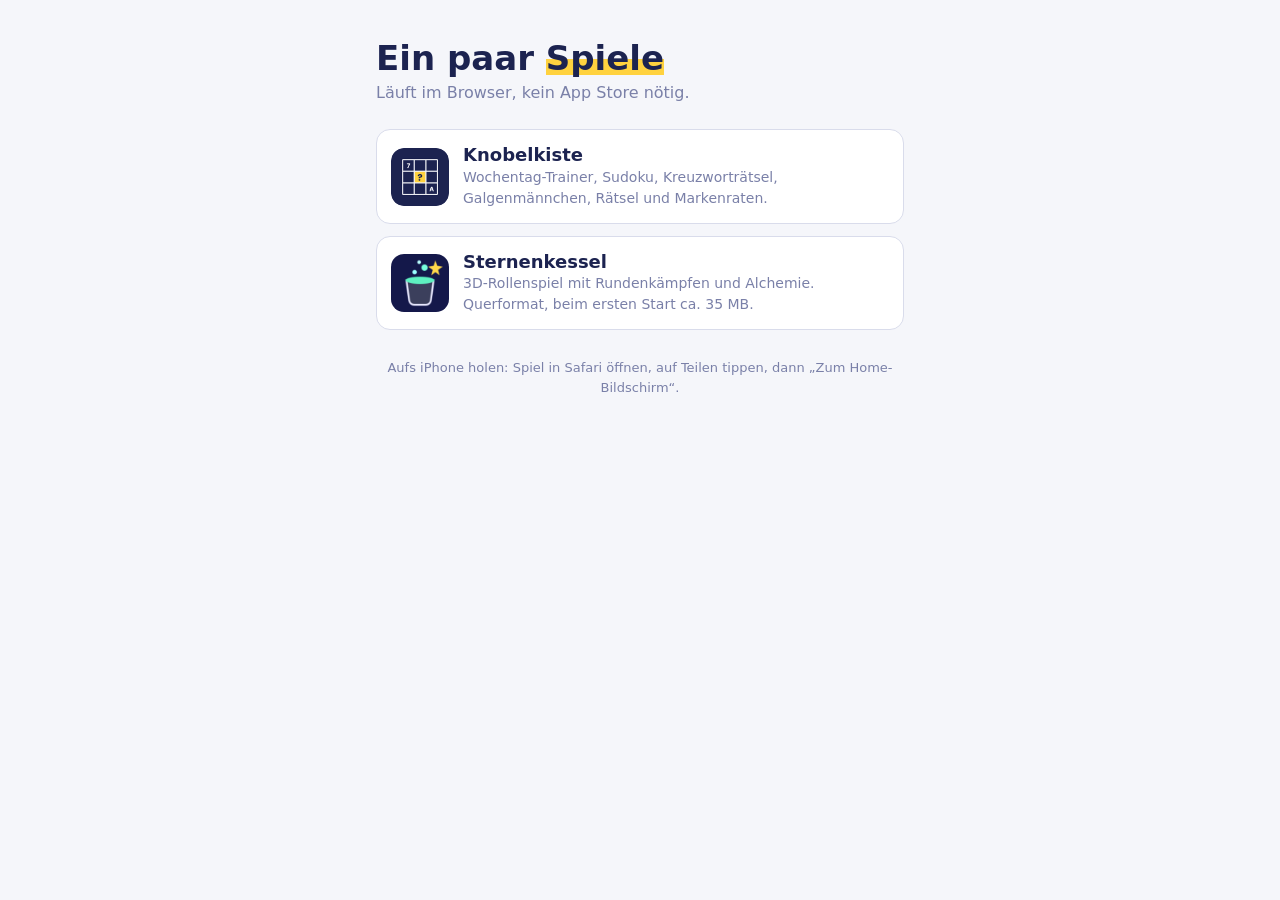
==== commit 0a16e5fc: "Sternenkessel als Web-Version hinzugefügt Co-Authored-By: Claude Opus 5.5 <noreply@anthropic.com> Cl" ====
--- a/index.html
+++ b/index.html
@@ -48,6 +48,13 @@
         <span class="desc">Wochentag-Trainer, Sudoku, Kreuzworträtsel, Galgenmännchen, Rätsel und Markenraten.</span>
       </span>
     </a>
+    <a class="game" href="sternenkessel/">
+      <img src="sternenkessel/index.144x144.png" alt="">
+      <span>
+        <span class="name">Sternenkessel</span>
+        <span class="desc">3D-Rollenspiel mit Rundenkämpfen und Alchemie. Querformat, beim ersten Start ca. 35 MB.</span>
+      </span>
+    </a>
   </nav>
   <p class="foot">Aufs iPhone holen: Spiel in Safari öffnen, auf Teilen tippen, dann „Zum Home-Bildschirm“.</p>
 </main>
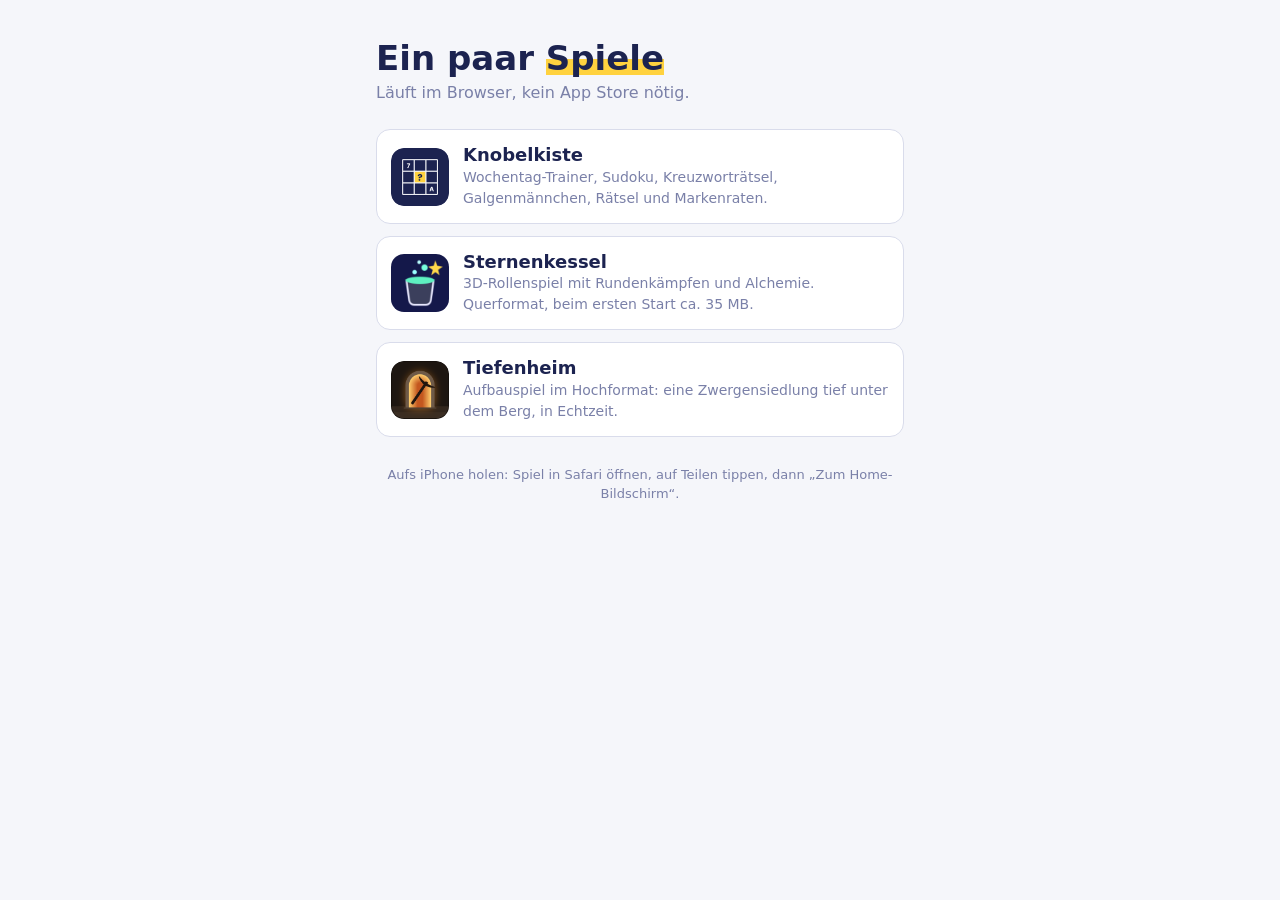
==== commit b0c9ce6f: "Tiefenheim als Web-App hinzugefügt Co-Authored-By: Claude Opus 5.5 <noreply@anthropic.com> Claude-Se" ====
--- a/index.html
+++ b/index.html
@@ -55,6 +55,13 @@
         <span class="desc">3D-Rollenspiel mit Rundenkämpfen und Alchemie. Querformat, beim ersten Start ca. 35 MB.</span>
       </span>
     </a>
+    <a class="game" href="tiefenheim/">
+      <img src="tiefenheim/icon-192.png" alt="">
+      <span>
+        <span class="name">Tiefenheim</span>
+        <span class="desc">Aufbauspiel im Hochformat: eine Zwergensiedlung tief unter dem Berg, in Echtzeit.</span>
+      </span>
+    </a>
   </nav>
   <p class="foot">Aufs iPhone holen: Spiel in Safari öffnen, auf Teilen tippen, dann „Zum Home-Bildschirm“.</p>
 </main>
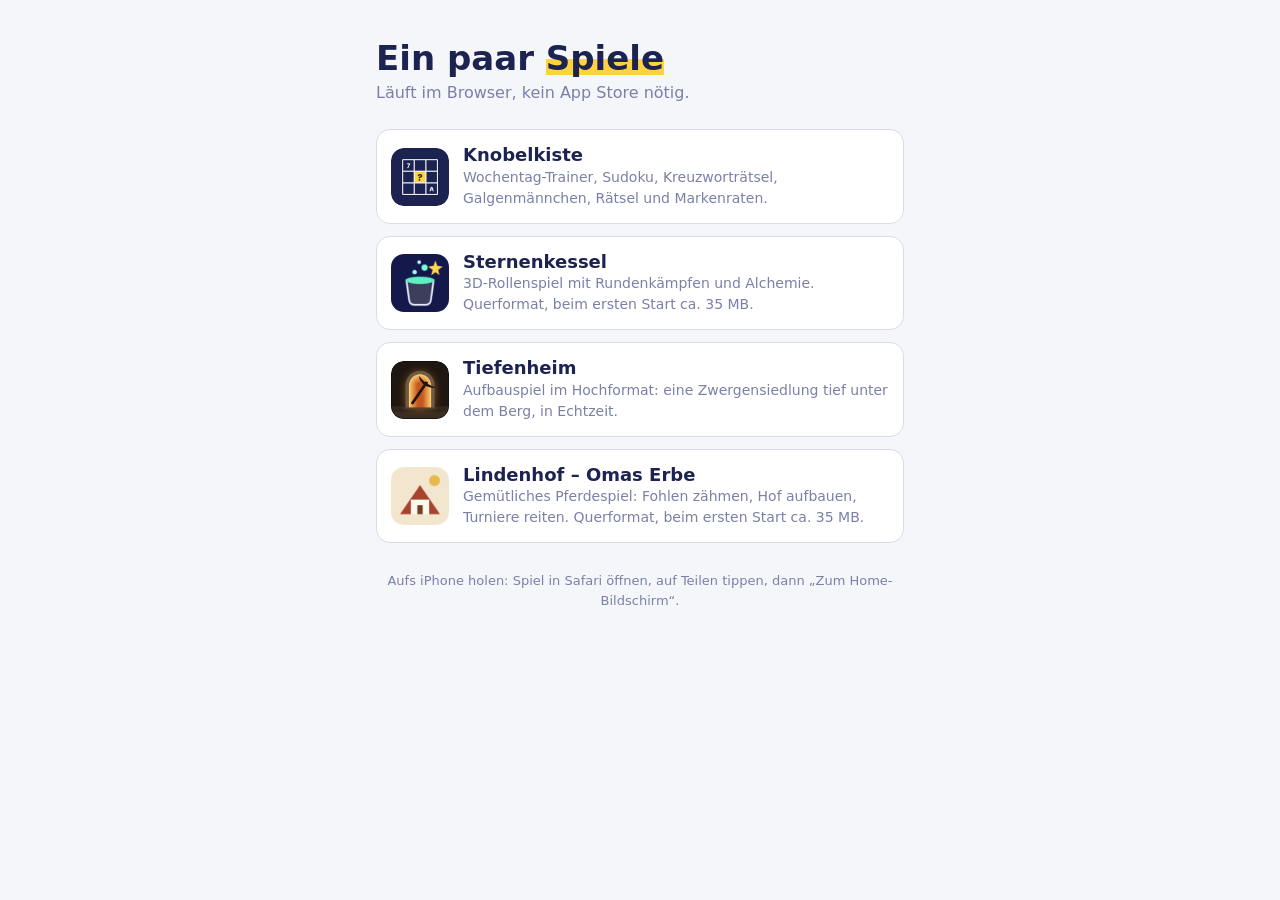
==== commit 0bb409d9: "Lindenhof als Web-Version hinzugefügt Co-Authored-By: Claude Opus 5.5 <noreply@anthropic.com> Claude" ====
--- a/index.html
+++ b/index.html
@@ -62,6 +62,13 @@
         <span class="desc">Aufbauspiel im Hochformat: eine Zwergensiedlung tief unter dem Berg, in Echtzeit.</span>
       </span>
     </a>
+    <a class="game" href="lindenhof/">
+      <img src="lindenhof/index.144x144.png" alt="">
+      <span>
+        <span class="name">Lindenhof – Omas Erbe</span>
+        <span class="desc">Gemütliches Pferdespiel: Fohlen zähmen, Hof aufbauen, Turniere reiten. Querformat, beim ersten Start ca. 35 MB.</span>
+      </span>
+    </a>
   </nav>
   <p class="foot">Aufs iPhone holen: Spiel in Safari öffnen, auf Teilen tippen, dann „Zum Home-Bildschirm“.</p>
 </main>
